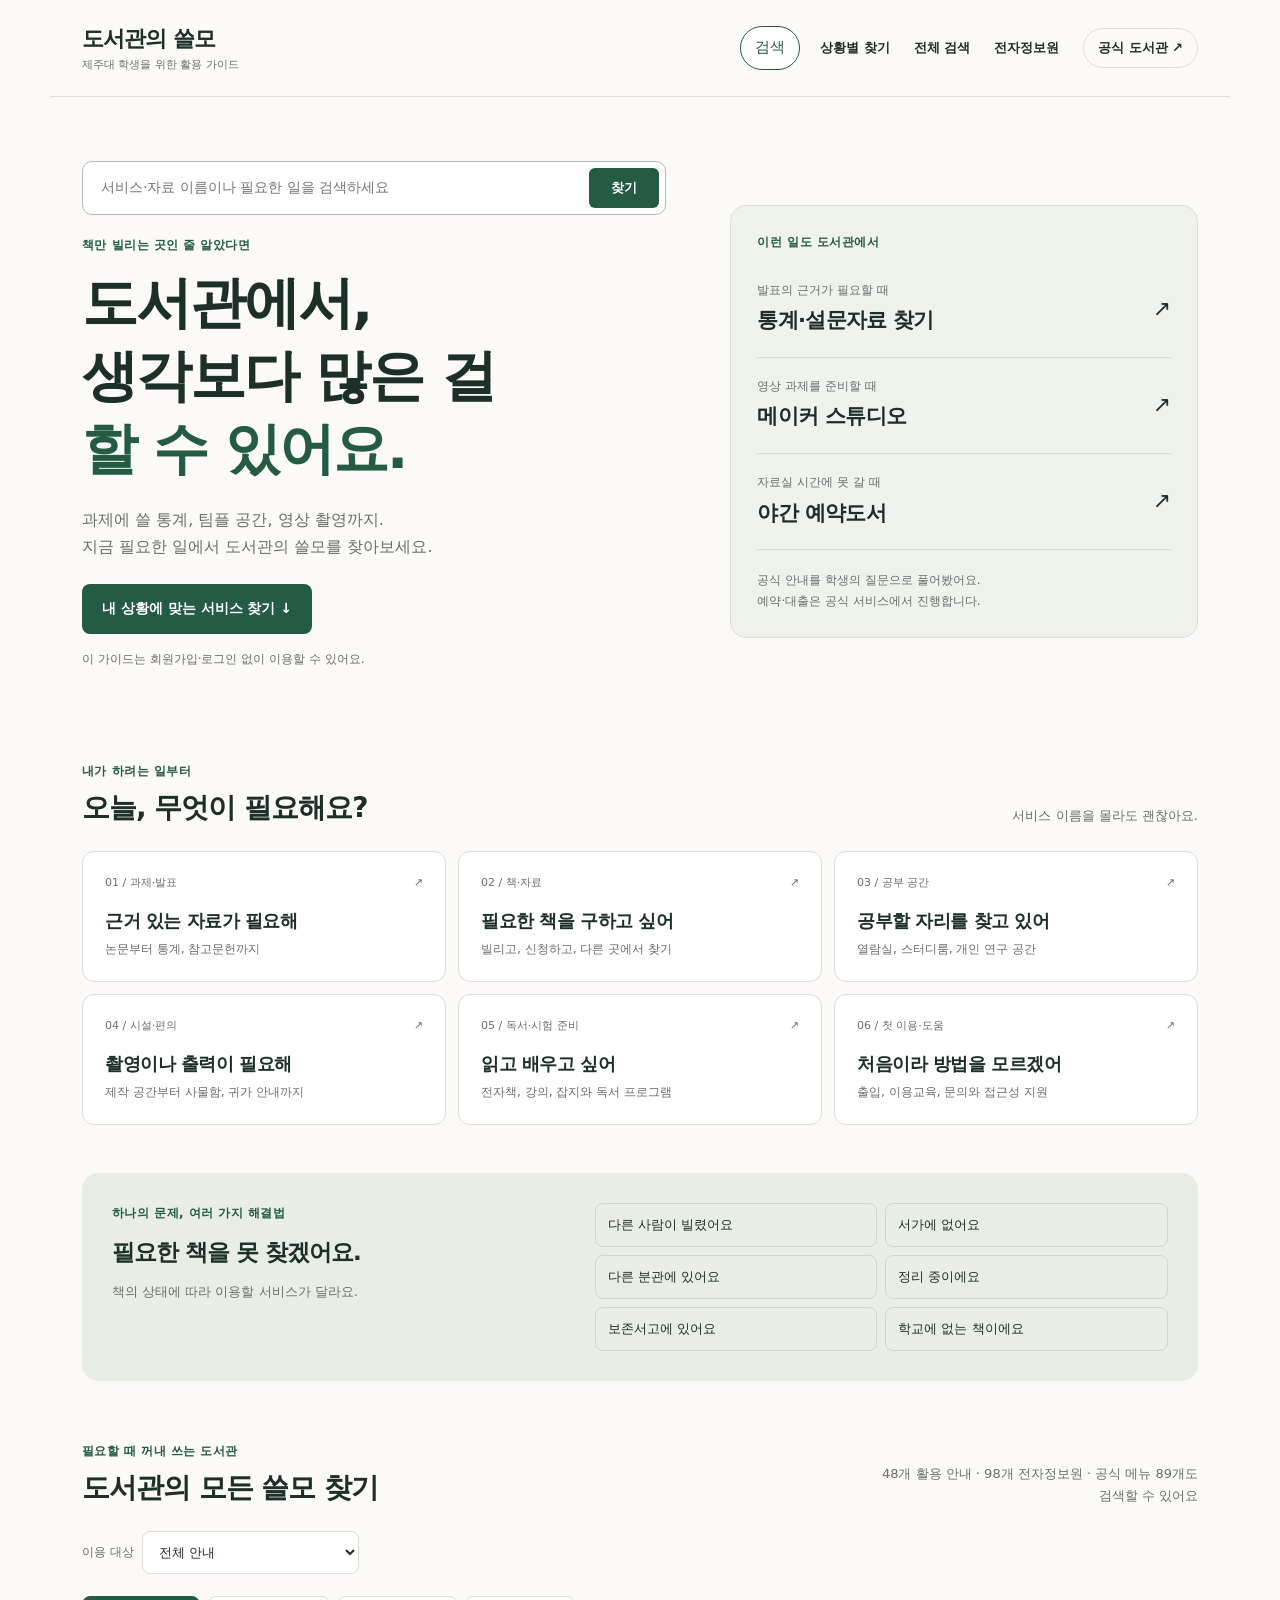
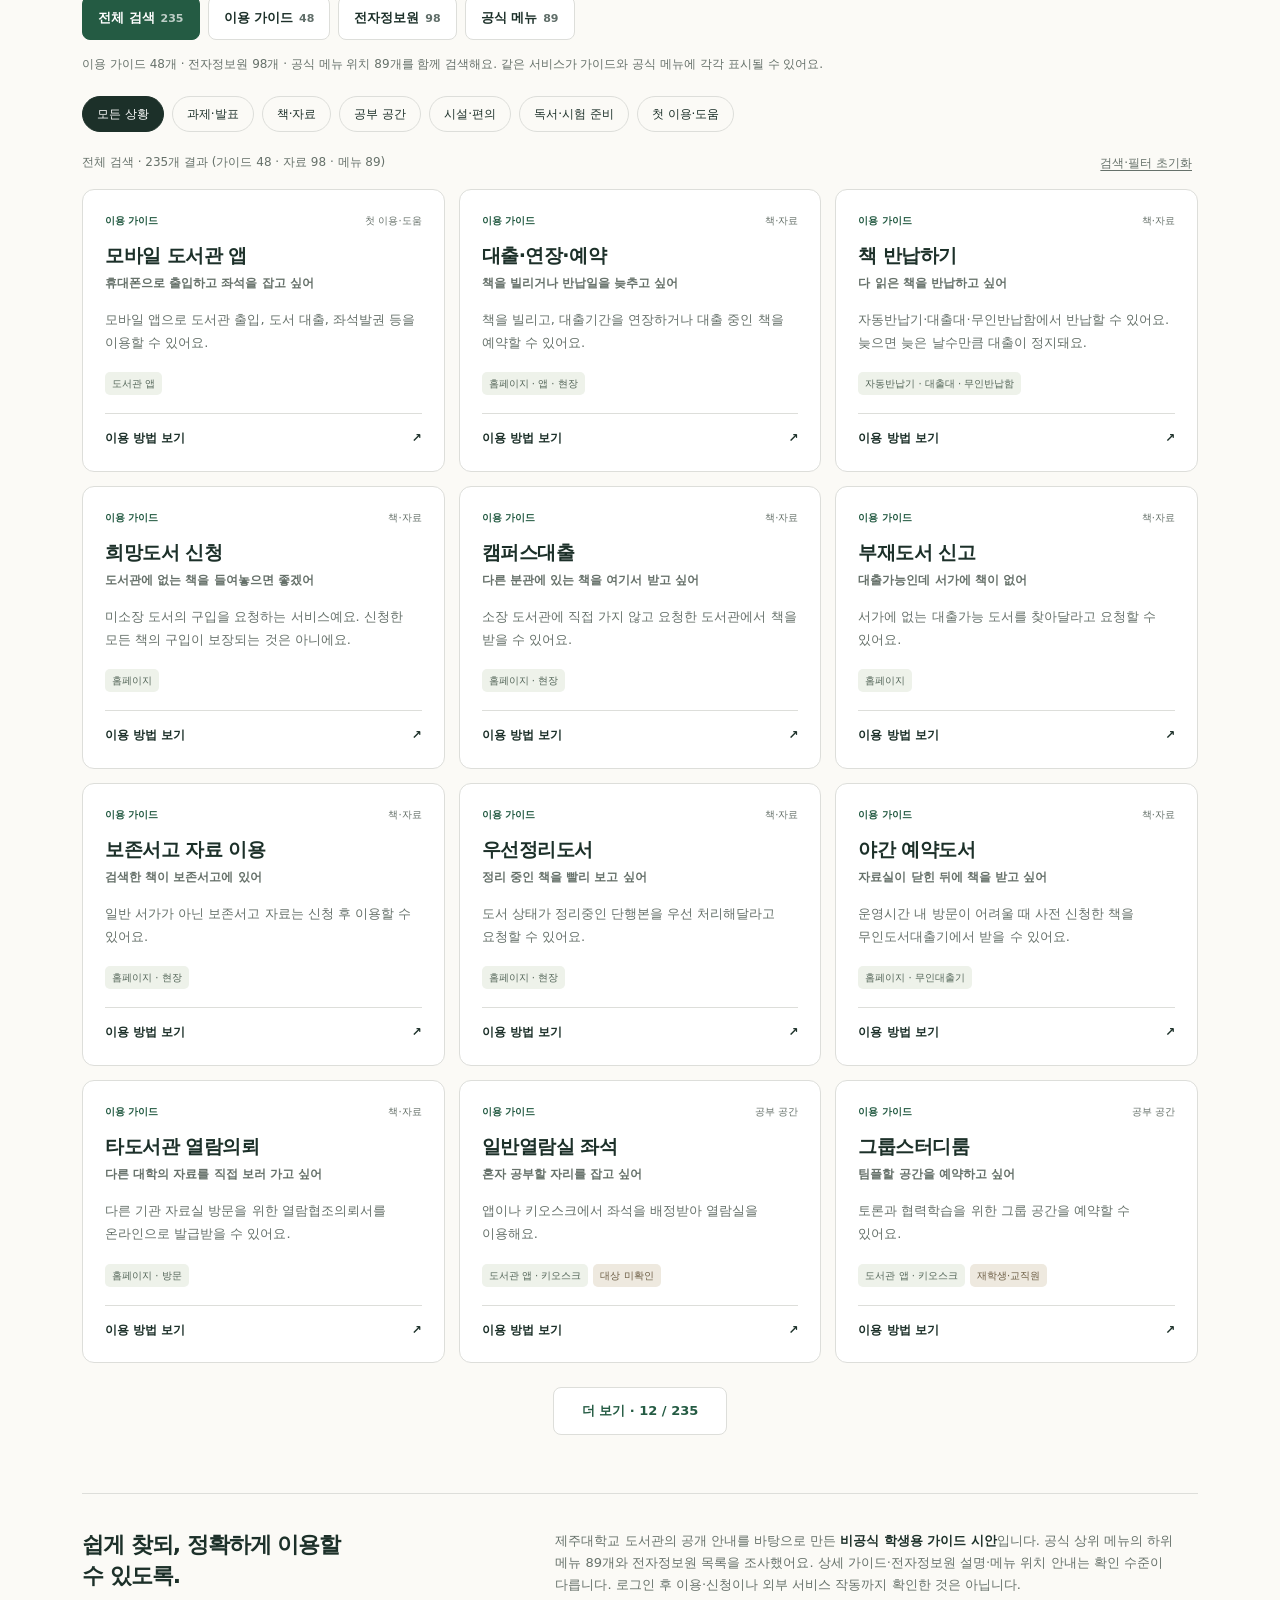
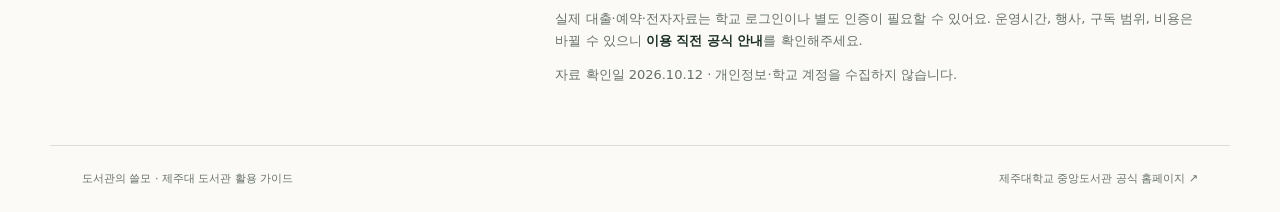
==== index.html @ c30a137a "v3①: 상단 검색 (P1-10) 검색창을 첫 화면 맨 위로, 붙은 헤더와 헤더 검색 버튼(모든 폭, 데스크톱은 메뉴 옆·모바일은 첫 줄), 모바일 메뉴 둘째 줄, 헤더 높이에 맞" ====
<!doctype html>
<html lang="ko"><head><meta charset="utf-8"><meta name="viewport" content="width=device-width,initial-scale=1"><meta name="description" content="학생의 질문에서 시작하는 제주대학교 도서관 비공식 활용 가이드. 자료, 공부 공간, 과제 지원과 편의시설을 로그인 없이 찾아보세요."><title>도서관의 쓸모 | 제주대 도서관 활용 가이드</title><link rel="stylesheet" href="styles.css"><script src="data.js" defer></script><script src="js/lib.js" defer></script><script src="js/app.js" defer></script></head>
<body><a class="skip" href="#services">서비스 목록으로 바로가기</a>
<header class="site-header"><a class="brand" href="#top">도서관의 쓸모<span>제주대 학생을 위한 활용 가이드</span></a><button type="button" class="header-search" aria-label="검색창으로 이동">검색</button><nav aria-label="주요 메뉴"><a href="#situations">상황별 찾기</a><a href="#services">전체 검색</a><a href="#services" data-scope="resource">전자정보원</a><a class="official" href="https://lib.jejunu.ac.kr/#/" target="_blank" rel="noopener noreferrer">공식 도서관 ↗</a></nav></header>
<main id="top"><section id="notices" class="notices" aria-label="지금 이 시기 공지" hidden></section><section class="hero" aria-labelledby="hero-title"><div><div class="top-search"><form id="search-form" role="search"><label class="sr-only" for="search-input">서비스와 하고 싶은 일 검색</label><input id="search-input" type="search" placeholder="서비스·자료 이름이나 필요한 일을 검색하세요" autocomplete="off"><button type="submit">찾기</button></form></div><p class="eyebrow">책만 빌리는 곳인 줄 알았다면</p><h1 id="hero-title">도서관에서,<br>생각보다 많은 걸<br><span>할 수 있어요.</span></h1><p class="hero-copy">과제에 쓸 통계, 팀플 공간, 영상 촬영까지.<br>지금 필요한 일에서 도서관의 쓸모를 찾아보세요.</p><a class="primary" href="#situations">내 상황에 맞는 서비스 찾기 ↓</a><p class="access-note">이 가이드는 회원가입·로그인 없이 이용할 수 있어요.</p></div><aside class="hero-aside" aria-label="도서관 활용 예시"><p class="eyebrow">이런 일도 도서관에서</p><button type="button" data-open="stats"><span>발표의 근거가 필요할 때</span><strong>통계·설문자료 찾기</strong><b aria-hidden="true">↗</b></button><button type="button" data-open="maker"><span>영상 과제를 준비할 때</span><strong>메이커 스튜디오</strong><b aria-hidden="true">↗</b></button><button type="button" data-open="night"><span>자료실 시간에 못 갈 때</span><strong>야간 예약도서</strong><b aria-hidden="true">↗</b></button><div class="hero-foot">공식 안내를 학생의 질문으로 풀어봤어요.<br>예약·대출은 공식 서비스에서 진행합니다.</div></aside></section>
<section id="situations" class="situations" aria-labelledby="situation-title"><div class="section-heading"><div><p class="eyebrow">내가 하려는 일부터</p><h2 id="situation-title">오늘, 무엇이 필요해요?</h2></div><p>서비스 이름을 몰라도 괜찮아요.</p></div><div id="category-grid" class="category-grid"></div></section>
<section class="book-guide" aria-labelledby="book-title"><div><p class="eyebrow">하나의 문제, 여러 가지 해결법</p><h2 id="book-title">필요한 책을 못 찾겠어요.</h2><p>책의 상태에 따라 이용할 서비스가 달라요.</p></div><div class="book-options" id="book-options"><button data-book="loan">다른 사람이 빌렸어요</button><button data-book="missing">서가에 없어요</button><button data-book="campus">다른 분관에 있어요</button><button data-book="priority">정리 중이에요</button><button data-book="storage">보존서고에 있어요</button><button data-book="not-owned">학교에 없는 책이에요</button></div><div id="book-result" class="book-result" aria-live="polite" hidden></div></section>
<section id="services" class="services" aria-labelledby="services-title"><div class="section-heading"><div><p class="eyebrow">필요할 때 꺼내 쓰는 도서관</p><h2 id="services-title" tabindex="-1">도서관의 모든 쓸모 찾기</h2></div><span class="coverage" id="coverage"></span></div><div class="search-row"><div class="audience-control"><label for="audience">이용 대상</label><select id="audience"><option value="all">전체 안내</option><option value="undergrad">학부생 (대학원 전용 제외)</option><option value="grad">대학원생 (전체 안내)</option></select></div></div><div id="scope-tabs" class="scope-tabs" aria-label="검색 대상"></div><p id="scope-note" class="scope-note"></p><div id="category-tabs" class="tabs" aria-label="상황 분류"></div><div id="resource-filters" class="resource-filters" hidden><div><label for="resource-subject">용도·분야</label><select id="resource-subject"><option value="all">모든 분야</option></select></div><div><label for="resource-type">공식 분류</label><select id="resource-type"><option value="all">모든 분류</option></select></div><div><label for="resource-access">제공 표시</label><select id="resource-access"><option value="all">전체</option><option value="공개자료 안내">공개자료로 안내</option><option value="시범서비스">시범서비스로 표시</option><option value="이용 범위 확인">이용 범위 확인 필요</option></select></div></div><div id="menu-filter" class="resource-filters" hidden><div><label for="menu-group">공식 메뉴 분류</label><select id="menu-group"><option value="all">전체 공식 메뉴</option></select></div></div><div id="active-filters" class="active-filters" aria-label="적용 중인 필터" hidden></div><div class="result-heading"><p id="result-count" aria-live="polite"></p><button id="reset" type="button">검색·필터 초기화</button></div><div id="service-grid" class="service-grid"></div><div class="load-more-row"><button id="load-more" type="button" hidden>더 보기</button></div><div id="empty" class="empty" hidden><h3>맞는 서비스를 찾지 못했어요.</h3><p>더 짧은 단어나 다른 표현으로 검색해보세요.<br>예: 시장 조사 → 통계, 팀 프로젝트 → 팀플</p><button type="button" class="secondary" id="empty-clear-filters" hidden>필터 모두 해제</button><button class="primary" id="empty-reset">전체 서비스 보기</button></div></section>
<section class="about" aria-labelledby="about-title"><h2 id="about-title">쉽게 찾되, 정확하게 이용할 수 있도록.</h2><div><p>제주대학교 도서관의 공개 안내를 바탕으로 만든 <strong>비공식 학생용 가이드 시안</strong>입니다. 공식 상위 메뉴의 하위 메뉴 89개와 전자정보원 목록을 조사했어요. 상세 가이드·전자정보원 설명·메뉴 위치 안내는 확인 수준이 다릅니다. 로그인 후 이용·신청이나 외부 서비스 작동까지 확인한 것은 아닙니다.</p><p>실제 대출·예약·전자자료는 학교 로그인이나 별도 인증이 필요할 수 있어요. 운영시간, 행사, 구독 범위, 비용은 바뀔 수 있으니 <strong>이용 직전 공식 안내</strong>를 확인해주세요.</p><p class="muted">자료 확인일 <span id="checked-at"></span> · 개인정보·학교 계정을 수집하지 않습니다.</p></div></section></main>
<footer><p>도서관의 쓸모 · 제주대 도서관 활용 가이드</p><a href="https://lib.jejunu.ac.kr/#/" target="_blank" rel="noopener noreferrer">제주대학교 중앙도서관 공식 홈페이지 ↗</a></footer>
<dialog id="detail-dialog" aria-labelledby="detail-title"><div class="dialog-top"><p id="detail-category" class="eyebrow"></p><button id="close-dialog" type="button" aria-label="상세 안내 닫기">닫기 ×</button></div><div id="detail-content"></div></dialog>
<noscript><p class="noscript">이 사이트의 검색에는 JavaScript가 필요합니다. <a href="https://lib.jejunu.ac.kr/">공식 도서관 홈페이지</a>에서 서비스를 확인할 수 있습니다.</p></noscript></body></html>
---- styles.css ----
:root {
  --ink:#1c3029;
  --muted:#66716a;
  --green:#245b43;
  --paper:#fbfaf6;
  --line:#dddeda;
  --soft:#eef2ea;
  --white:#fff;
  --radius:16px;
  --font:system-ui,-apple-system,"Segoe UI","Malgun Gothic",sans-serif;
}
* {
  box-sizing:border-box;
}
html {
  scroll-behavior:smooth;
  scroll-padding-top:24px;
}
body {
  margin:0;
  background:var(--paper);
  color:var(--ink);
  font:15px/1.7 var(--font);
  word-break:keep-all;
}
a {
  color:inherit;
  text-decoration:none;
}
button,input,select {
  font:inherit;
}
button,a,input,select {
  touch-action:manipulation;
}
button:focus-visible,a:focus-visible,input:focus-visible,select:focus-visible {
  outline:3px solid #73a98e;
  outline-offset:4px;
}
button {
  cursor:pointer;
  color:var(--ink);
}
[hidden] {
  display:none!important;
}
.skip {
  position:absolute;
  top:-70px;
  left:20px;
  background:white;
  padding:12px;
  z-index:10;
}
.skip:focus {
  top:10px;
}
.site-header {
  max-width:1180px;
  margin:auto;
  padding:25px 32px;
  display:flex;
  justify-content:space-between;
  align-items:center;
  gap:20px;
  border-bottom:1px solid var(--line);
}
.brand {
  font-size:22px;
  font-weight:750;
  letter-spacing:-1px;
  line-height:1.25;
}
.brand span {
  display:block;
  font-size:11px;
  letter-spacing:0;
  font-weight:500;
  color:var(--muted);
  margin-top:5px;
}
nav {
  display:flex;
  gap:24px;
  align-items:center;
  font-size:13px;
  font-weight:600;
}
.official {
  border:1px solid var(--line);
  padding:8px 14px;
  border-radius:30px;
}
main {
  max-width:1180px;
  margin:auto;
  padding:0 32px;
}
.hero {
  display:grid;
  grid-template-columns:1.25fr 1fr;
  gap:64px;
  padding:64px 0 54px;
  align-items:center;
}
.eyebrow {
  font-size:12px;
  font-weight:700;
  letter-spacing:.04em;
  margin:0 0 12px;
  color:var(--green);
}
h1 {
  font-size:clamp(34px,4.5vw,56px);
  line-height:1.3;
  letter-spacing:-2px;
  margin:0 0 20px;
  font-weight:760;
}
h1 span {
  color:var(--green);
}
.hero-copy {
  font-size:16px;
  color:var(--muted);
  margin:0 0 24px;
}
.primary {
  display:inline-flex;
  align-items:center;
  justify-content:center;
  border:0;
  border-radius:8px;
  padding:13px 20px;
  background:var(--green);
  color:white;
  font-size:14px;
  font-weight:650;
}
.access-note {
  font-size:12px;
  color:var(--muted);
  margin-top:15px;
}
.hero-aside {
  border:1px solid var(--line);
  border-radius:var(--radius);
  padding:26px;
  background:#f0f3ec;
}
.hero-aside .eyebrow {
  margin-bottom:10px;
}
.hero-aside button {
  position:relative;
  background:none;
  border:0;
  border-bottom:1px solid #d3ddd2;
  display:block;
  text-align:left;
  width:100%;
  padding:18px 32px 18px 0;
}
.hero-aside button:hover strong {
  color:var(--green);
}
.hero-aside button span {
  display:block;
  font-size:12px;
  color:var(--muted);
}
.hero-aside strong {
  display:block;
  font-size:21px;
  letter-spacing:-.7px;
  margin-top:3px;
}
.hero-aside b {
  position:absolute;
  right:0;
  top:28px;
  font-size:22px;
  font-weight:400;
}
.hero-foot {
  font-size:12px;
  line-height:1.7;
  color:var(--muted);
  padding-top:20px;
}
.section-heading {
  display:flex;
  align-items:flex-end;
  justify-content:space-between;
  gap:20px;
  margin-bottom:24px;
}
h2 {
  font-size:28px;
  line-height:1.4;
  letter-spacing:-1px;
  margin:0;
}
.section-heading .eyebrow {
  margin-bottom:6px;
}
.section-heading>p {
  margin:0;
  color:var(--muted);
  font-size:13px;
}
.situations {
  padding:26px 0 48px;
}
.category-grid {
  display:grid;
  grid-template-columns:repeat(3,minmax(0,1fr));
  gap:12px;
}
.category-card {
  padding:22px;
  background:var(--white);
  border:1px solid var(--line);
  border-radius:12px;
  text-align:left;
  transition:border-color .15s,background .15s;
}
.category-card:hover {
  background:var(--soft);
  border-color:#85a18e;
}
.category-index {
  font-size:11px;
  color:var(--muted);
  display:flex;
  justify-content:space-between;
  margin-bottom:14px;
}
.category-card h3 {
  font-size:18px;
  letter-spacing:-.5px;
  line-height:1.5;
  margin:0 0 5px;
}
.category-card p {
  font-size:12px;
  color:var(--muted);
  margin:0;
}
.book-guide {
  display:grid;
  grid-template-columns:1fr 1.25fr;
  gap:24px;
  background:#e9eee4;
  border-radius:var(--radius);
  padding:30px;
  margin-bottom:60px;
}
.book-guide h2 {
  font-size:23px;
}
.book-guide p:not(.eyebrow) {
  font-size:13px;
  color:var(--muted);
  margin-bottom:0;
}
.book-options {
  display:grid;
  grid-template-columns:repeat(2,minmax(0,1fr));
  gap:8px;
  align-content:center;
}
.book-options button {
  padding:10px 12px;
  border:1px solid #cdd7c9;
  background:transparent;
  border-radius:8px;
  text-align:left;
  font-size:13px;
}
.book-options button:hover,.book-options button[aria-pressed=true] {
  background:white;
  border-color:var(--green);
}
.book-result {
  grid-column:1/-1;
  border-top:1px solid #cdd7c9;
  padding-top:16px;
}
.book-result p {
  margin:0 0 10px!important;
}
.book-result button {
  margin-right:8px;
  margin-top:8px;
  background:white;
  border:1px solid #cdd7c9;
  border-radius:8px;
  padding:9px 14px;
  font-size:13px;
}
.services {
  padding-bottom:58px;
}
.search-row {
  display:flex;
  gap:16px;
  align-items:center;
}
#search-form {
  display:flex;
  flex:1;
  min-width:0;
  border:1px solid #b3beb4;
  border-radius:10px;
  background:white;
  overflow:hidden;
}
#search-form input {
  min-width:0;
  flex:1;
  border:0;
  background:none;
  padding:14px 18px;
  outline-offset:-4px;
  font-size:14px;
}
#search-form button {
  margin:6px;
  border:0;
  border-radius:6px;
  background:var(--green);
  color:white;
  padding:6px 22px;
  font-size:13px;
  font-weight:650;
}
.audience-control {
  display:flex;
  align-items:center;
  gap:8px;
  font-size:12px;
  color:var(--muted);
}
select {
  padding:12px 30px 12px 12px;
  border:1px solid var(--line);
  border-radius:8px;
  background:white;
  color:var(--ink);
  font-size:13px;
}
.tabs {
  display:flex;
  flex-wrap:wrap;
  gap:8px;
  margin-top:20px;
}
.tabs button {
  border:1px solid var(--line);
  background:transparent;
  border-radius:30px;
  padding:7px 14px;
  font-size:12px;
}
.tabs button[aria-pressed=true] {
  background:var(--ink);
  color:white;
  border-color:var(--ink);
}
.result-heading button {
  border:0;
  background:none;
  color:var(--muted);
  font-size:12px;
  text-decoration:underline;
  text-underline-offset:3px;
}
.service-grid {
  display:grid;
  grid-template-columns:repeat(3,minmax(0,1fr));
  gap:14px;
}
.service-card {
  background:white;
  border:1px solid var(--line);
  border-radius:12px;
  padding:22px;
  display:flex;
  flex-direction:column;
  align-items:flex-start;
}
.service-category {
  font-size:11px;
  color:var(--green);
  margin:0 0 12px;
}
.service-question {
  font-size:12px;
  font-weight:600;
  color:var(--muted);
  margin:0 0 14px;
}
.service-description {
  font-size:13px;
  color:var(--muted);
  line-height:1.8;
  margin:0 0 18px;
}
.badges {
  display:flex;
  flex-wrap:wrap;
  gap:5px;
  margin-top:auto;
}
.badge {
  font-size:10px;
  line-height:1.5;
  border-radius:5px;
  padding:4px 7px;
  background:var(--soft);
  color:#546659;
}
.badge.target {
  background:#eee9df;
  color:#6a5b42;
}
.service-card button {
  border:0;
  border-top:1px solid var(--line);
  margin-top:18px;
  padding:14px 0 0;
  width:100%;
  display:flex;
  justify-content:space-between;
  background:none;
  font-size:12px;
  font-weight:650;
}
.service-card button:hover {
  color:var(--green);
}
.empty {
  padding:52px 24px;
  text-align:center;
  border:1px dashed var(--line);
  border-radius:12px;
}
.empty h3 {
  margin:0;
  font-size:21px;
}
.empty p {
  color:var(--muted);
  font-size:13px;
}
.about {
  display:grid;
  grid-template-columns:.8fr 1.2fr;
  gap:45px;
  border-top:1px solid var(--line);
  padding:36px 0 46px;
}
.about h2 {
  font-size:22px;
  max-width:260px;
}
.about p {
  font-size:13px;
  color:var(--muted);
  margin:0 0 12px;
}
.about strong {
  font-weight:600;
  color:var(--ink);
}
footer {
  max-width:1180px;
  margin:auto;
  padding:24px 32px;
  border-top:1px solid var(--line);
  display:flex;
  justify-content:space-between;
  gap:16px;
  font-size:11px;
  color:var(--muted);
}
footer p {
  margin:0;
}
.sr-only {
  position:absolute;
  width:1px;
  height:1px;
  padding:0;
  overflow:hidden;
  clip:rect(0,0,0,0);
  white-space:nowrap;
  border:0;
}
dialog {
  border:1px solid var(--line);
  border-radius:16px;
  background:var(--paper);
  color:var(--ink);
  padding:28px;
  width:min(650px,calc(100% - 32px));
  max-height:85dvh;
  overflow:auto;
}
dialog::backdrop {
  background:rgba(17,32,24,.5);
}
.dialog-top {
  display:flex;
  justify-content:space-between;
  align-items:center;
  gap:16px;
  margin-bottom:16px;
}
.dialog-top .eyebrow {
  margin:0;
}
.dialog-top button {
  border:1px solid var(--line);
  border-radius:7px;
  padding:6px 12px;
  background:none;
  font-size:12px;
}
dialog h2 {
  font-size:28px;
}
dialog .detail-question {
  color:var(--muted);
  font-size:14px;
  margin:4px 0 20px;
}
.detail-summary {
  font-size:15px;
}
.detail-facts {
  display:grid;
  grid-template-columns:repeat(3,1fr);
  gap:10px;
  background:var(--soft);
  border-radius:10px;
  padding:16px;
  margin:24px 0;
}
.detail-facts dt {
  font-size:11px;
  color:var(--muted);
}
.detail-facts dd {
  margin:4px 0 0;
  font-size:12px;
  font-weight:650;
}
dialog h3 {
  font-size:16px;
  margin:25px 0 10px;
}
dialog ol {
  padding-left:22px;
  font-size:14px;
}
dialog li {
  padding:5px 0;
}
.detail-warning {
  border-left:3px solid #9aaa8f;
  padding:12px 15px;
  background:var(--soft);
  font-size:13px;
}
.detail-source {
  margin-top:25px;
  padding-top:20px;
  border-top:1px solid var(--line);
}
.detail-source p {
  font-size:11px;
  color:var(--muted);
  margin:12px 0 0;
}
.detail-source .primary {
  width:100%;
}
.related {
  display:flex;
  flex-wrap:wrap;
  gap:8px;
}
.related button {
  font-size:12px;
  padding:8px 12px;
  border:1px solid var(--line);
  background:white;
  border-radius:7px;
}
.noscript {
  padding:20px;
  text-align:center;
}
@media(max-width:850px) {
  .hero {
    gap:32px;
    grid-template-columns:1fr 1fr;
  }
  .hero h1 {
    font-size:40px;
  }
  .service-grid {
    grid-template-columns:repeat(2,minmax(0,1fr));
  }
  .category-grid {
    grid-template-columns:repeat(2,minmax(0,1fr));
  }
  .book-guide {
    grid-template-columns:1fr;
  }
  .search-row {
    align-items:stretch;
    flex-direction:column;
  }
  .audience-control {
    justify-content:flex-end;
  }
  .about {
    gap:25px;
  }
  .site-header nav {
    gap:14px;
  }
}
@media(max-width:560px) {
  main {
    padding:0 20px;
  }
  .site-header {
    padding:20px;
    align-items:flex-start;
  }
  .brand {
    font-size:20px;
  }
  .brand span {
    font-size:10px;
  }
  .official {
    font-size:11px;
    padding:7px 10px;
  }
  .hero {
    grid-template-columns:1fr;
    padding:36px 0 30px;
    gap:28px;
  }
  .hero h1 {
    font-size:40px;
  }
  .hero-copy {
    font-size:14px;
  }
  .hero-aside {
    padding:20px;
  }
  .hero-aside strong {
    font-size:19px;
  }
  .hero-aside button {
    padding:14px 32px 14px 0;
  }
  .hero-foot {
    padding-top:14px;
  }
  .section-heading {
    align-items:flex-start;
    flex-direction:column;
    gap:8px;
    margin-bottom:18px;
  }
  h2 {
    font-size:24px;
  }
  .category-grid {
    gap:8px;
  }
  .category-card {
    padding:16px 12px;
  }
  .category-card h3 {
    font-size:15px;
  }
  .category-card p {
    font-size:11px;
  }
  .category-index {
    font-size:10px;
    margin-bottom:10px;
  }
  .book-guide {
    padding:22px 18px;
    margin-bottom:40px;
  }
  .book-options button {
    font-size:12px;
    padding:10px;
  }
  .service-grid {
    grid-template-columns:1fr;
  }
  .service-card {
    padding:20px;
  }
  #search-form input {
    font-size:12px;
    padding:13px 12px;
  }
  #search-form button {
    padding:6px 14px;
  }
  .tabs {
    gap:6px;
  }
  .tabs button {
    font-size:11px;
    padding:6px 11px;
  }
  .about {
    grid-template-columns:1fr;
    gap:18px;
  }
  .about h2 {
    max-width:none;
    font-size:20px;
  }
  footer {
    padding:22px 20px;
    flex-direction:column;
    gap:8px;
  }
  .detail-facts {
    grid-template-columns:1fr;
    gap:12px;
  }
  .detail-facts>div {
    display:grid;
    grid-template-columns:70px 1fr;
  }
  .detail-facts dd {
    margin:0;
  }
  dialog {
    padding:22px;
  }
  dialog h2 {
    font-size:24px;
  }
}
@media(prefers-reduced-motion:reduce) {
  html {
    scroll-behavior:auto;
  }
  * {
    transition:none!important;
  }
}
/* 두 번째 버전: 검색 범위와 전자정보원 */
.coverage {
  margin:0;
  color:var(--muted);
  font-size:13px;
  max-width:340px;
  text-align:right;
}
.scope-tabs {
  display:flex;
  gap:8px;
  margin-top:22px;
  flex-wrap:wrap;
}
.scope-tabs button {
  border:1px solid var(--line);
  border-radius:8px;
  background:white;
  padding:10px 15px;
  font-size:13px;
  font-weight:600;
}
.scope-tabs button[aria-pressed=true] {
  background:var(--green);
  border-color:var(--green);
  color:white;
}
.scope-count {
  display:inline-block;
  margin-left:6px;
  opacity:.7;
  font-size:11px;
}
.scope-note {
  font-size:12px;
  color:var(--muted);
  margin:13px 0 0;
  line-height:1.9;
}
.resource-filters {
  display:flex;
  flex-wrap:wrap;
  gap:14px;
  margin-top:16px;
  padding:16px;
  background:var(--soft);
  border-radius:10px;
}
.resource-filters>div {
  display:flex;
  align-items:center;
  gap:8px;
  font-size:12px;
  color:var(--muted);
}
.resource-filters select {
  padding:9px 28px 9px 10px;
  max-width:220px;
}
.record-kind {
  display:flex;
  justify-content:space-between;
  align-items:center;
  width:100%;
  gap:10px;
  margin-bottom:12px;
  font-size:10px;
  color:var(--muted);
}
.record-kind span:first-child {
  font-weight:700;
  color:var(--green);
}
.service-card .official-path {
  font-size:12px;
  color:var(--muted);
  line-height:1.8;
  word-break:break-word;
}
.badge.trial {
  background:#f4eadb;
  color:#77522a;
}
.badge.open {
  background:#e8efea;
  color:#365f44;
}
.service-card h3 {
  font-size:19px;
  line-height:1.5;
  letter-spacing:-.5px;
  margin:0 0 4px;
  overflow-wrap:anywhere;
  word-break:keep-all;
}
.load-more-row {
  margin-top:24px;
  text-align:center;
}
.load-more-row button {
  padding:12px 28px;
  border:1px solid var(--line);
  border-radius:8px;
  background:white;
  font-size:13px;
  color:var(--green);
  font-weight:600;
}
.official-excerpt {
  font-size:13px;
  white-space:pre-wrap;
  word-break:break-word;
  color:var(--muted);
  background:white;
  border:1px solid var(--line);
  border-radius:10px;
  padding:16px;
  line-height:1.9;
}
.material-list {
  display:flex;
  flex-wrap:wrap;
  gap:8px;
}
.material-list a {
  padding:8px 12px;
  border:1px solid var(--line);
  border-radius:7px;
  background:white;
  font-size:12px;
  color:var(--green);
}
.material-note {
  font-size:12px;
  color:var(--muted);
  line-height:1.8;
}
.kind-note {
  font-size:12px;
  color:var(--muted);
  line-height:1.8;
  border-bottom:1px solid var(--line);
  padding-bottom:14px;
}
.result-heading {
  display:flex;
  justify-content:space-between;
  margin:20px 0 14px;
  font-size:12px;
  color:var(--muted);
  align-items:flex-start;
  gap:14px;
}
.result-heading p {
  margin:0;
  max-width:75%;
}
@media(max-width:560px) {
  .coverage {
    text-align:left;
    max-width:none;
  }
  .scope-tabs {
    gap:6px;
  }
  .scope-tabs button {
    font-size:11px;
    padding:8px 10px;
  }
  .scope-count {
    margin-left:3px;
    font-size:10px;
  }
  .resource-filters {
    display:grid;
    grid-template-columns:1fr;
    gap:10px;
    padding:12px;
  }
  .resource-filters>div {
    display:grid;
    grid-template-columns:80px 1fr;
  }
  .resource-filters select {
    max-width:none;
    width:100%;
  }
  .scope-note {
    font-size:11px;
  }
  .service-card h3 {
    font-size:18px;
  }
}
.notices {
  margin: 16px auto 0;
  max-width: 1180px;
  padding: 12px 18px;
  border: 1px solid var(--green);
  border-radius: var(--radius);
  background: var(--soft);
}
.notices ul,
.detail-notices ul {
  margin: 0;
  padding-left: 18px;
}
.notice-period,
.notice-source {
  color: var(--muted);
  font-size: 0.9em;
  margin-left: 6px;
}
.detail-top {
  display: grid;
  gap: 6px;
  margin: 10px 0 12px;
}
.detail-top .primary {
  justify-self: start;
}
.find-hint {
  margin: 0;
  color: var(--muted);
  font-size: 0.92em;
}
.detail-conditions {
  display: grid;
  grid-template-columns: repeat(3, minmax(0, 1fr));
  gap: 8px;
  margin: 0 0 8px;
}
.detail-conditions div {
  background: var(--soft);
  border-radius: 10px;
  padding: 8px 10px;
}
.detail-conditions dt {
  font-size: 0.82em;
  color: var(--muted);
}
.detail-conditions dd {
  margin: 2px 0 0;
  font-weight: 600;
}
.detail-channel {
  margin: 0 0 12px;
  color: var(--muted);
  font-size: 0.9em;
}
.detail-facts-list {
  margin: 8px 0 0;
  padding-left: 18px;
}
.fact-source,
.detail-disclaimer {
  color: var(--muted);
  font-size: 0.85em;
}
@media (max-width: 560px) {
  .detail-conditions {
    grid-template-columns: 1fr;
  }
}
.active-filters {
  display: flex;
  flex-wrap: wrap;
  gap: 8px;
  margin: 8px 0;
}
.active-filters button {
  min-height: 44px;
  padding: 4px 14px;
  border: 1px solid var(--green);
  border-radius: 999px;
  background: var(--white);
  color: var(--green);
}
.top-search {
  margin: 0 0 20px;
}
.top-search input {
  min-height: 48px;
}
.site-header {
  position: sticky;
  top: 0;
  z-index: 10;
  background: var(--paper);
  /* 가운데 정렬된 헤더의 바탕을 화면 양옆까지 칠한다 */
  box-shadow: 0 0 0 100vmax var(--paper);
  clip-path: inset(0 -100vmax);
}
.header-search {
  display: inline-flex;
  align-items: center;
  min-height: 44px;
  padding: 0 14px;
  border: 1px solid var(--green);
  border-radius: 999px;
  background: var(--white);
  color: var(--green);
}
@media (max-width: 560px) {
  nav {
    display: flex;
    overflow-x: auto;
    gap: 4px;
  }
  nav > a {
    display: inline-flex;
    align-items: center;
    min-height: 44px;
    white-space: nowrap;
  }
}
/* 데스크톱: 검색 버튼을 메뉴 바로 왼쪽에 붙인다 */
.header-search {
  margin-left: auto;
}
@media (max-width: 560px) {
  /* 모바일: 첫 줄 = 이름 + 검색 버튼, 둘째 줄 = 메뉴(가로 스크롤) */
  .site-header {
    flex-wrap: wrap;
    align-items: center;
    row-gap: 4px;
    padding: 10px 16px 6px;
  }
  .site-header nav {
    order: 3;
    width: 100%;
  }
}
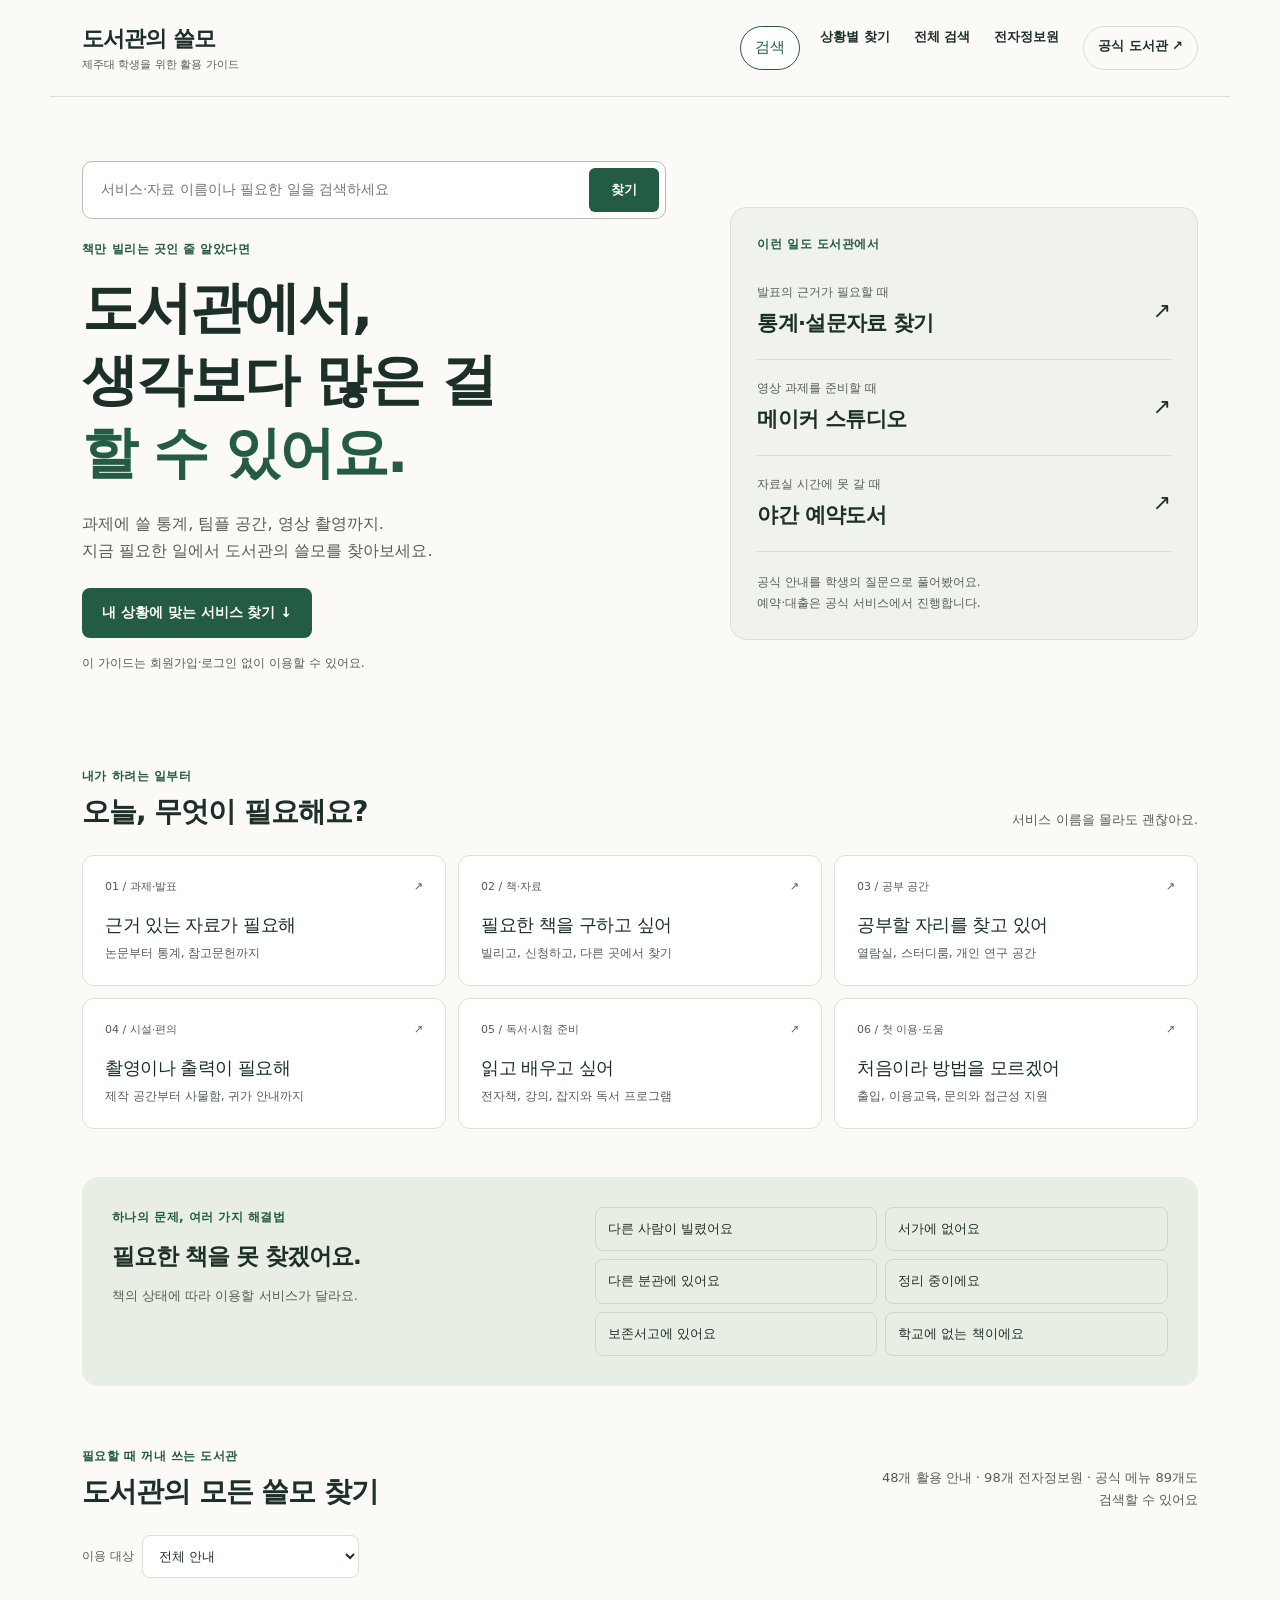
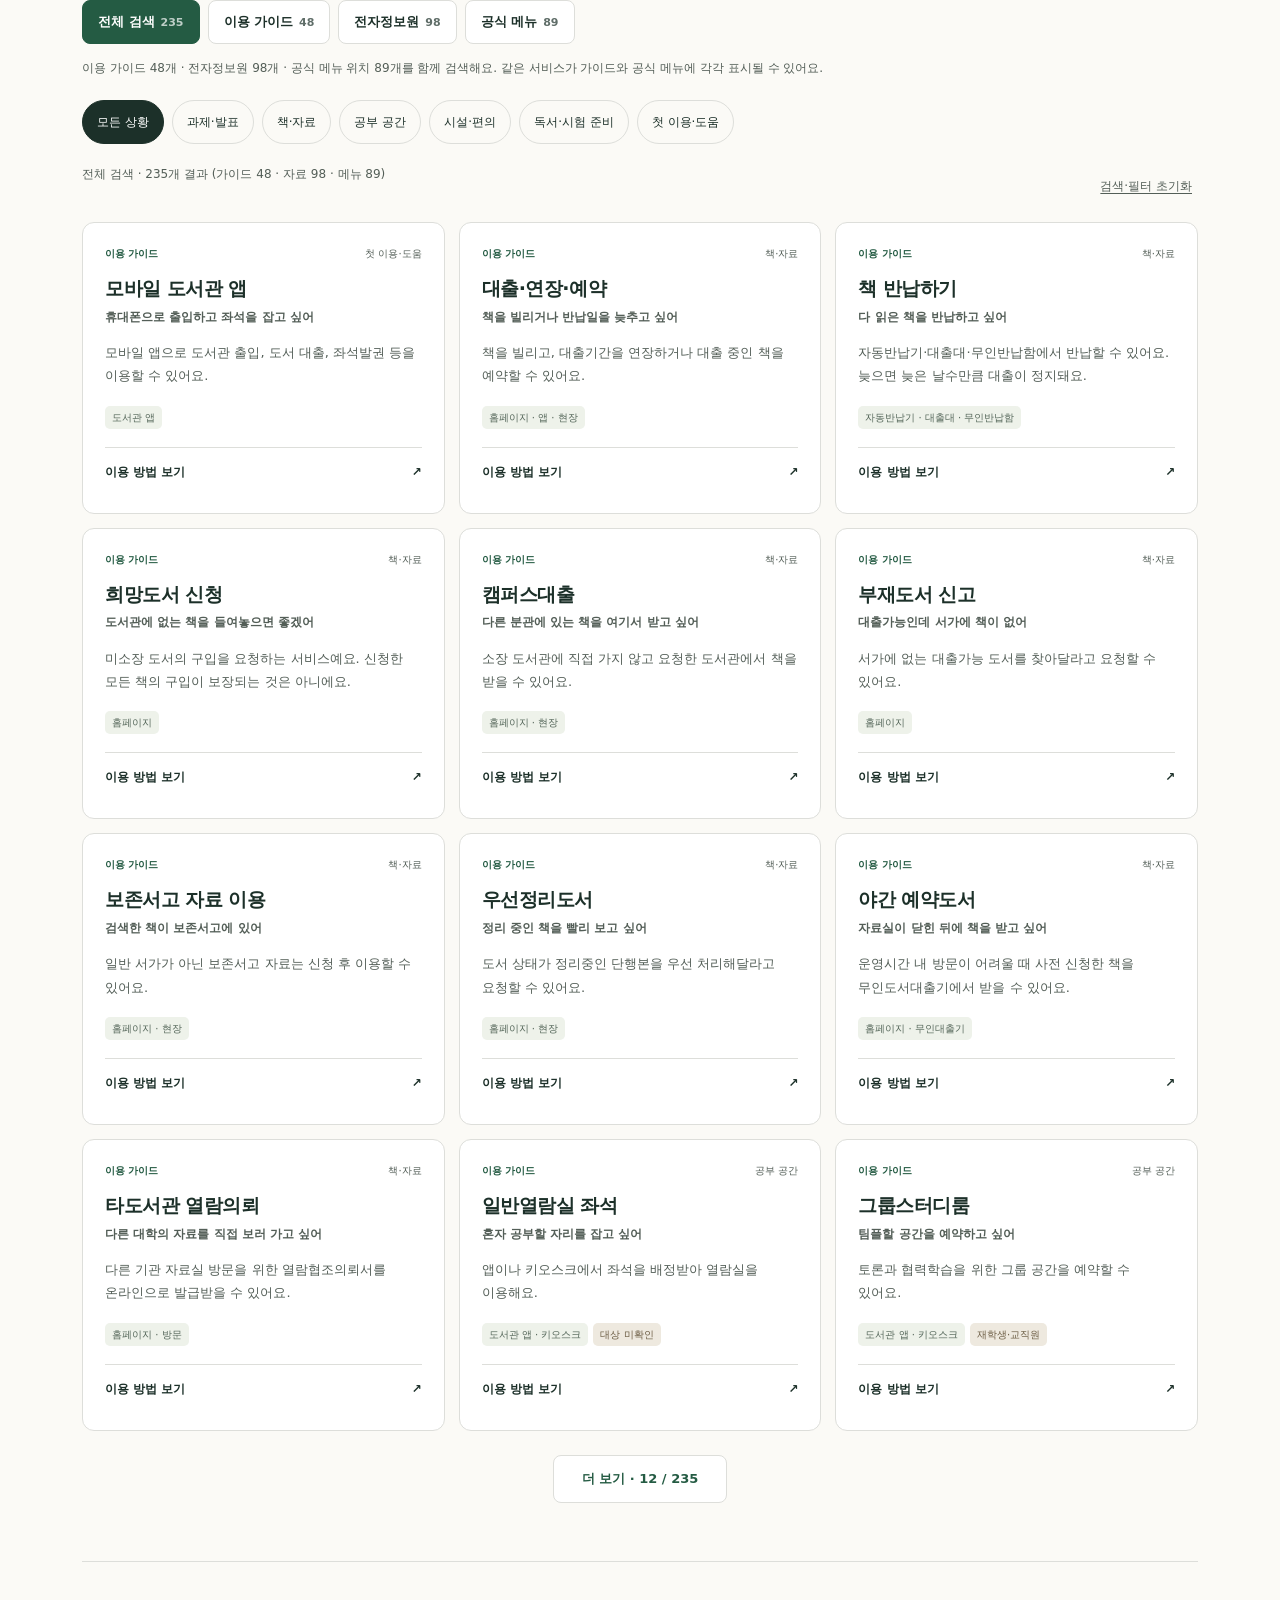
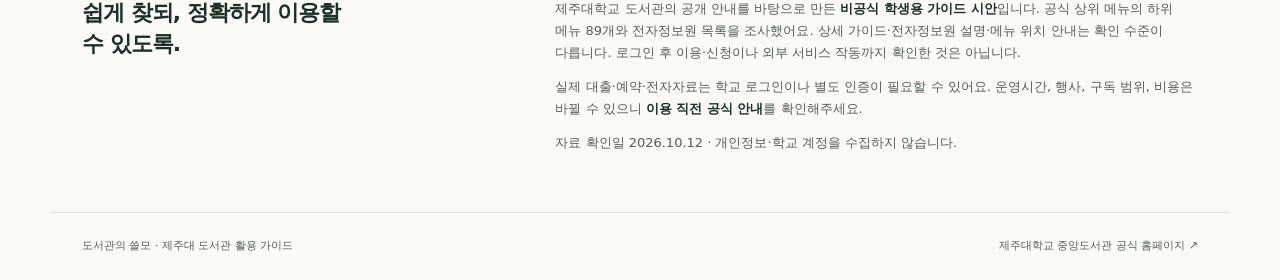
==== commit 04aebaa5: "v3①: 접근성 결함 수정 (P1-12) 더 보기·상황 카드 뒤 포커스 이동, 동작 줄이기 존중, 대비 AA(muted #535e57)와 포커스 링 var(--green), but" ====
--- a/index.html
+++ b/index.html
@@ -4,8 +4,8 @@
 <header class="site-header"><a class="brand" href="#top">도서관의 쓸모<span>제주대 학생을 위한 활용 가이드</span></a><button type="button" class="header-search" aria-label="검색창으로 이동">검색</button><nav aria-label="주요 메뉴"><a href="#situations">상황별 찾기</a><a href="#services">전체 검색</a><a href="#services" data-scope="resource">전자정보원</a><a class="official" href="https://lib.jejunu.ac.kr/#/" target="_blank" rel="noopener noreferrer">공식 도서관 ↗</a></nav></header>
 <main id="top"><section id="notices" class="notices" aria-label="지금 이 시기 공지" hidden></section><section class="hero" aria-labelledby="hero-title"><div><div class="top-search"><form id="search-form" role="search"><label class="sr-only" for="search-input">서비스와 하고 싶은 일 검색</label><input id="search-input" type="search" placeholder="서비스·자료 이름이나 필요한 일을 검색하세요" autocomplete="off"><button type="submit">찾기</button></form></div><p class="eyebrow">책만 빌리는 곳인 줄 알았다면</p><h1 id="hero-title">도서관에서,<br>생각보다 많은 걸<br><span>할 수 있어요.</span></h1><p class="hero-copy">과제에 쓸 통계, 팀플 공간, 영상 촬영까지.<br>지금 필요한 일에서 도서관의 쓸모를 찾아보세요.</p><a class="primary" href="#situations">내 상황에 맞는 서비스 찾기 ↓</a><p class="access-note">이 가이드는 회원가입·로그인 없이 이용할 수 있어요.</p></div><aside class="hero-aside" aria-label="도서관 활용 예시"><p class="eyebrow">이런 일도 도서관에서</p><button type="button" data-open="stats"><span>발표의 근거가 필요할 때</span><strong>통계·설문자료 찾기</strong><b aria-hidden="true">↗</b></button><button type="button" data-open="maker"><span>영상 과제를 준비할 때</span><strong>메이커 스튜디오</strong><b aria-hidden="true">↗</b></button><button type="button" data-open="night"><span>자료실 시간에 못 갈 때</span><strong>야간 예약도서</strong><b aria-hidden="true">↗</b></button><div class="hero-foot">공식 안내를 학생의 질문으로 풀어봤어요.<br>예약·대출은 공식 서비스에서 진행합니다.</div></aside></section>
 <section id="situations" class="situations" aria-labelledby="situation-title"><div class="section-heading"><div><p class="eyebrow">내가 하려는 일부터</p><h2 id="situation-title">오늘, 무엇이 필요해요?</h2></div><p>서비스 이름을 몰라도 괜찮아요.</p></div><div id="category-grid" class="category-grid"></div></section>
-<section class="book-guide" aria-labelledby="book-title"><div><p class="eyebrow">하나의 문제, 여러 가지 해결법</p><h2 id="book-title">필요한 책을 못 찾겠어요.</h2><p>책의 상태에 따라 이용할 서비스가 달라요.</p></div><div class="book-options" id="book-options"><button data-book="loan">다른 사람이 빌렸어요</button><button data-book="missing">서가에 없어요</button><button data-book="campus">다른 분관에 있어요</button><button data-book="priority">정리 중이에요</button><button data-book="storage">보존서고에 있어요</button><button data-book="not-owned">학교에 없는 책이에요</button></div><div id="book-result" class="book-result" aria-live="polite" hidden></div></section>
-<section id="services" class="services" aria-labelledby="services-title"><div class="section-heading"><div><p class="eyebrow">필요할 때 꺼내 쓰는 도서관</p><h2 id="services-title" tabindex="-1">도서관의 모든 쓸모 찾기</h2></div><span class="coverage" id="coverage"></span></div><div class="search-row"><div class="audience-control"><label for="audience">이용 대상</label><select id="audience"><option value="all">전체 안내</option><option value="undergrad">학부생 (대학원 전용 제외)</option><option value="grad">대학원생 (전체 안내)</option></select></div></div><div id="scope-tabs" class="scope-tabs" aria-label="검색 대상"></div><p id="scope-note" class="scope-note"></p><div id="category-tabs" class="tabs" aria-label="상황 분류"></div><div id="resource-filters" class="resource-filters" hidden><div><label for="resource-subject">용도·분야</label><select id="resource-subject"><option value="all">모든 분야</option></select></div><div><label for="resource-type">공식 분류</label><select id="resource-type"><option value="all">모든 분류</option></select></div><div><label for="resource-access">제공 표시</label><select id="resource-access"><option value="all">전체</option><option value="공개자료 안내">공개자료로 안내</option><option value="시범서비스">시범서비스로 표시</option><option value="이용 범위 확인">이용 범위 확인 필요</option></select></div></div><div id="menu-filter" class="resource-filters" hidden><div><label for="menu-group">공식 메뉴 분류</label><select id="menu-group"><option value="all">전체 공식 메뉴</option></select></div></div><div id="active-filters" class="active-filters" aria-label="적용 중인 필터" hidden></div><div class="result-heading"><p id="result-count" aria-live="polite"></p><button id="reset" type="button">검색·필터 초기화</button></div><div id="service-grid" class="service-grid"></div><div class="load-more-row"><button id="load-more" type="button" hidden>더 보기</button></div><div id="empty" class="empty" hidden><h3>맞는 서비스를 찾지 못했어요.</h3><p>더 짧은 단어나 다른 표현으로 검색해보세요.<br>예: 시장 조사 → 통계, 팀 프로젝트 → 팀플</p><button type="button" class="secondary" id="empty-clear-filters" hidden>필터 모두 해제</button><button class="primary" id="empty-reset">전체 서비스 보기</button></div></section>
+<section class="book-guide" aria-labelledby="book-title"><div><p class="eyebrow">하나의 문제, 여러 가지 해결법</p><h2 id="book-title">필요한 책을 못 찾겠어요.</h2><p>책의 상태에 따라 이용할 서비스가 달라요.</p></div><div class="book-options" id="book-options"><button data-book="loan" aria-pressed="false">다른 사람이 빌렸어요</button><button data-book="missing" aria-pressed="false">서가에 없어요</button><button data-book="campus" aria-pressed="false">다른 분관에 있어요</button><button data-book="priority" aria-pressed="false">정리 중이에요</button><button data-book="storage" aria-pressed="false">보존서고에 있어요</button><button data-book="not-owned" aria-pressed="false">학교에 없는 책이에요</button></div><div id="book-result" class="book-result" aria-live="polite" hidden></div></section>
+<section id="services" class="services" aria-labelledby="services-title"><div class="section-heading"><div><p class="eyebrow">필요할 때 꺼내 쓰는 도서관</p><h2 id="services-title" tabindex="-1">도서관의 모든 쓸모 찾기</h2></div><span class="coverage" id="coverage"></span></div><div class="search-row"><div class="audience-control"><label for="audience">이용 대상</label><select id="audience"><option value="all">전체 안내</option><option value="undergrad">학부생 (대학원 전용 제외)</option><option value="grad">대학원생 (전체 안내)</option></select></div></div><div id="scope-tabs" class="scope-tabs" role="group" aria-label="검색 대상"></div><p id="scope-note" class="scope-note"></p><div id="category-tabs" class="tabs" role="group" aria-label="상황 분류"></div><div id="resource-filters" class="resource-filters" hidden><div><label for="resource-subject">용도·분야</label><select id="resource-subject"><option value="all">모든 분야</option></select></div><div><label for="resource-type">공식 분류</label><select id="resource-type"><option value="all">모든 분류</option></select></div><div><label for="resource-access">제공 표시</label><select id="resource-access"><option value="all">전체</option><option value="공개자료 안내">공개자료로 안내</option><option value="시범서비스">시범서비스로 표시</option><option value="이용 범위 확인">이용 범위 확인 필요</option></select></div></div><div id="menu-filter" class="resource-filters" hidden><div><label for="menu-group">공식 메뉴 분류</label><select id="menu-group"><option value="all">전체 공식 메뉴</option></select></div></div><div id="active-filters" class="active-filters" aria-label="적용 중인 필터" hidden></div><div class="result-heading"><p id="result-count" aria-live="polite"></p><button id="reset" type="button">검색·필터 초기화</button></div><div id="service-grid" class="service-grid"></div><div class="load-more-row"><button id="load-more" type="button" hidden>더 보기</button></div><div id="empty" class="empty" hidden><h3>맞는 서비스를 찾지 못했어요.</h3><p>더 짧은 단어나 다른 표현으로 검색해보세요.<br>예: 시장 조사 → 통계, 팀 프로젝트 → 팀플</p><button type="button" class="secondary" id="empty-clear-filters" hidden>필터 모두 해제</button><button class="primary" id="empty-reset">전체 서비스 보기</button></div></section>
 <section class="about" aria-labelledby="about-title"><h2 id="about-title">쉽게 찾되, 정확하게 이용할 수 있도록.</h2><div><p>제주대학교 도서관의 공개 안내를 바탕으로 만든 <strong>비공식 학생용 가이드 시안</strong>입니다. 공식 상위 메뉴의 하위 메뉴 89개와 전자정보원 목록을 조사했어요. 상세 가이드·전자정보원 설명·메뉴 위치 안내는 확인 수준이 다릅니다. 로그인 후 이용·신청이나 외부 서비스 작동까지 확인한 것은 아닙니다.</p><p>실제 대출·예약·전자자료는 학교 로그인이나 별도 인증이 필요할 수 있어요. 운영시간, 행사, 구독 범위, 비용은 바뀔 수 있으니 <strong>이용 직전 공식 안내</strong>를 확인해주세요.</p><p class="muted">자료 확인일 <span id="checked-at"></span> · 개인정보·학교 계정을 수집하지 않습니다.</p></div></section></main>
 <footer><p>도서관의 쓸모 · 제주대 도서관 활용 가이드</p><a href="https://lib.jejunu.ac.kr/#/" target="_blank" rel="noopener noreferrer">제주대학교 중앙도서관 공식 홈페이지 ↗</a></footer>
 <dialog id="detail-dialog" aria-labelledby="detail-title"><div class="dialog-top"><p id="detail-category" class="eyebrow"></p><button id="close-dialog" type="button" aria-label="상세 안내 닫기">닫기 ×</button></div><div id="detail-content"></div></dialog>
--- a/styles.css
+++ b/styles.css
@@ -1,6 +1,6 @@
 :root {
   --ink:#1c3029;
-  --muted:#66716a;
+  --muted:#535e57;
   --green:#245b43;
   --paper:#fbfaf6;
   --line:#dddeda;
@@ -34,7 +34,7 @@
   touch-action:manipulation;
 }
 button:focus-visible,a:focus-visible,input:focus-visible,select:focus-visible {
-  outline:3px solid #73a98e;
+  outline:3px solid var(--green);
   outline-offset:4px;
 }
 button {
@@ -236,7 +236,8 @@
   justify-content:space-between;
   margin-bottom:14px;
 }
-.category-card h3 {
+.category-card .category-question {
+  display:block;
   font-size:18px;
   letter-spacing:-.5px;
   line-height:1.5;
@@ -690,7 +691,7 @@
   .category-card {
     padding:16px 12px;
   }
-  .category-card h3 {
+  .category-card .category-question {
     font-size:15px;
   }
   .category-card p {
@@ -1100,3 +1101,20 @@
     width: 100%;
   }
 }
+.tabs button,
+.scope-tabs button,
+#reset,
+#search-form button,
+.book-options button,
+.service-card button,
+#load-more,
+.related button,
+.material-list a,
+.active-filters button,
+#empty-clear-filters,
+.dialog-top button,
+#detail-content a.primary,
+.header-search,
+nav a {
+  min-height: 44px;
+}
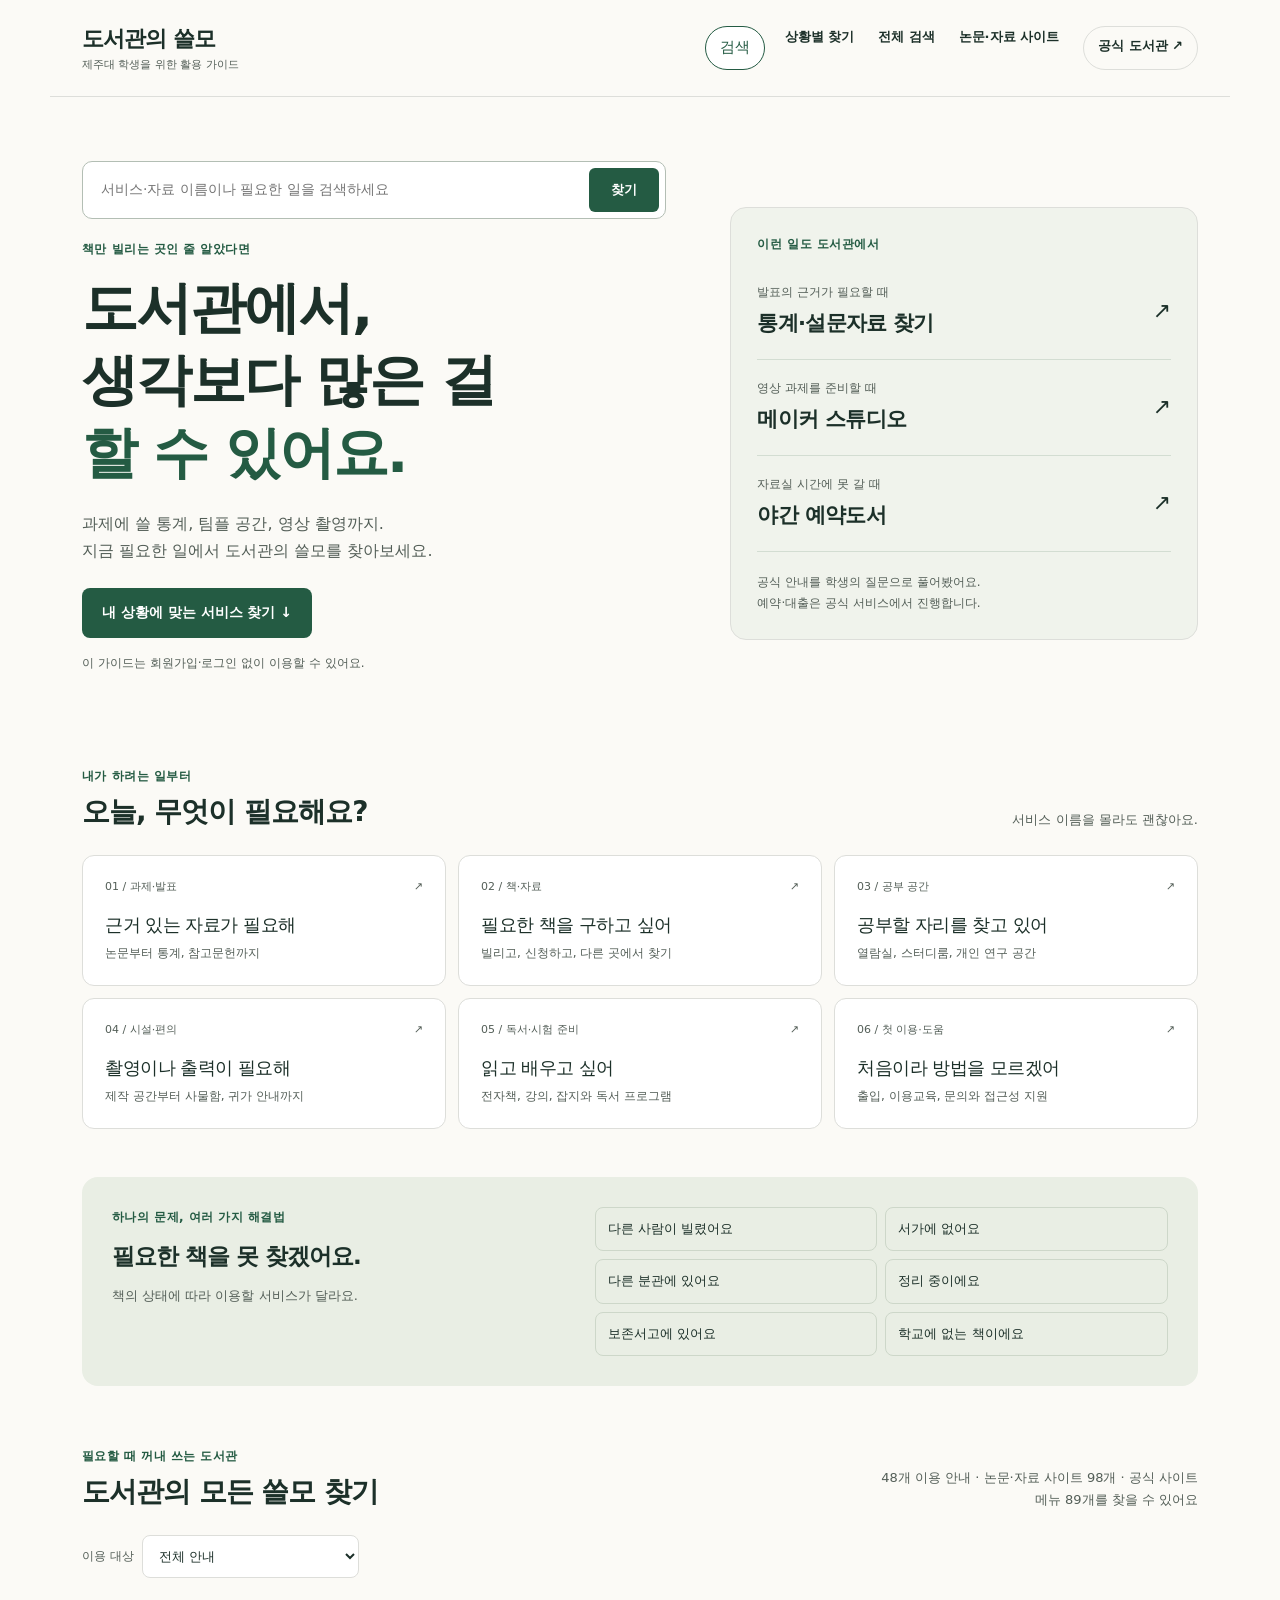
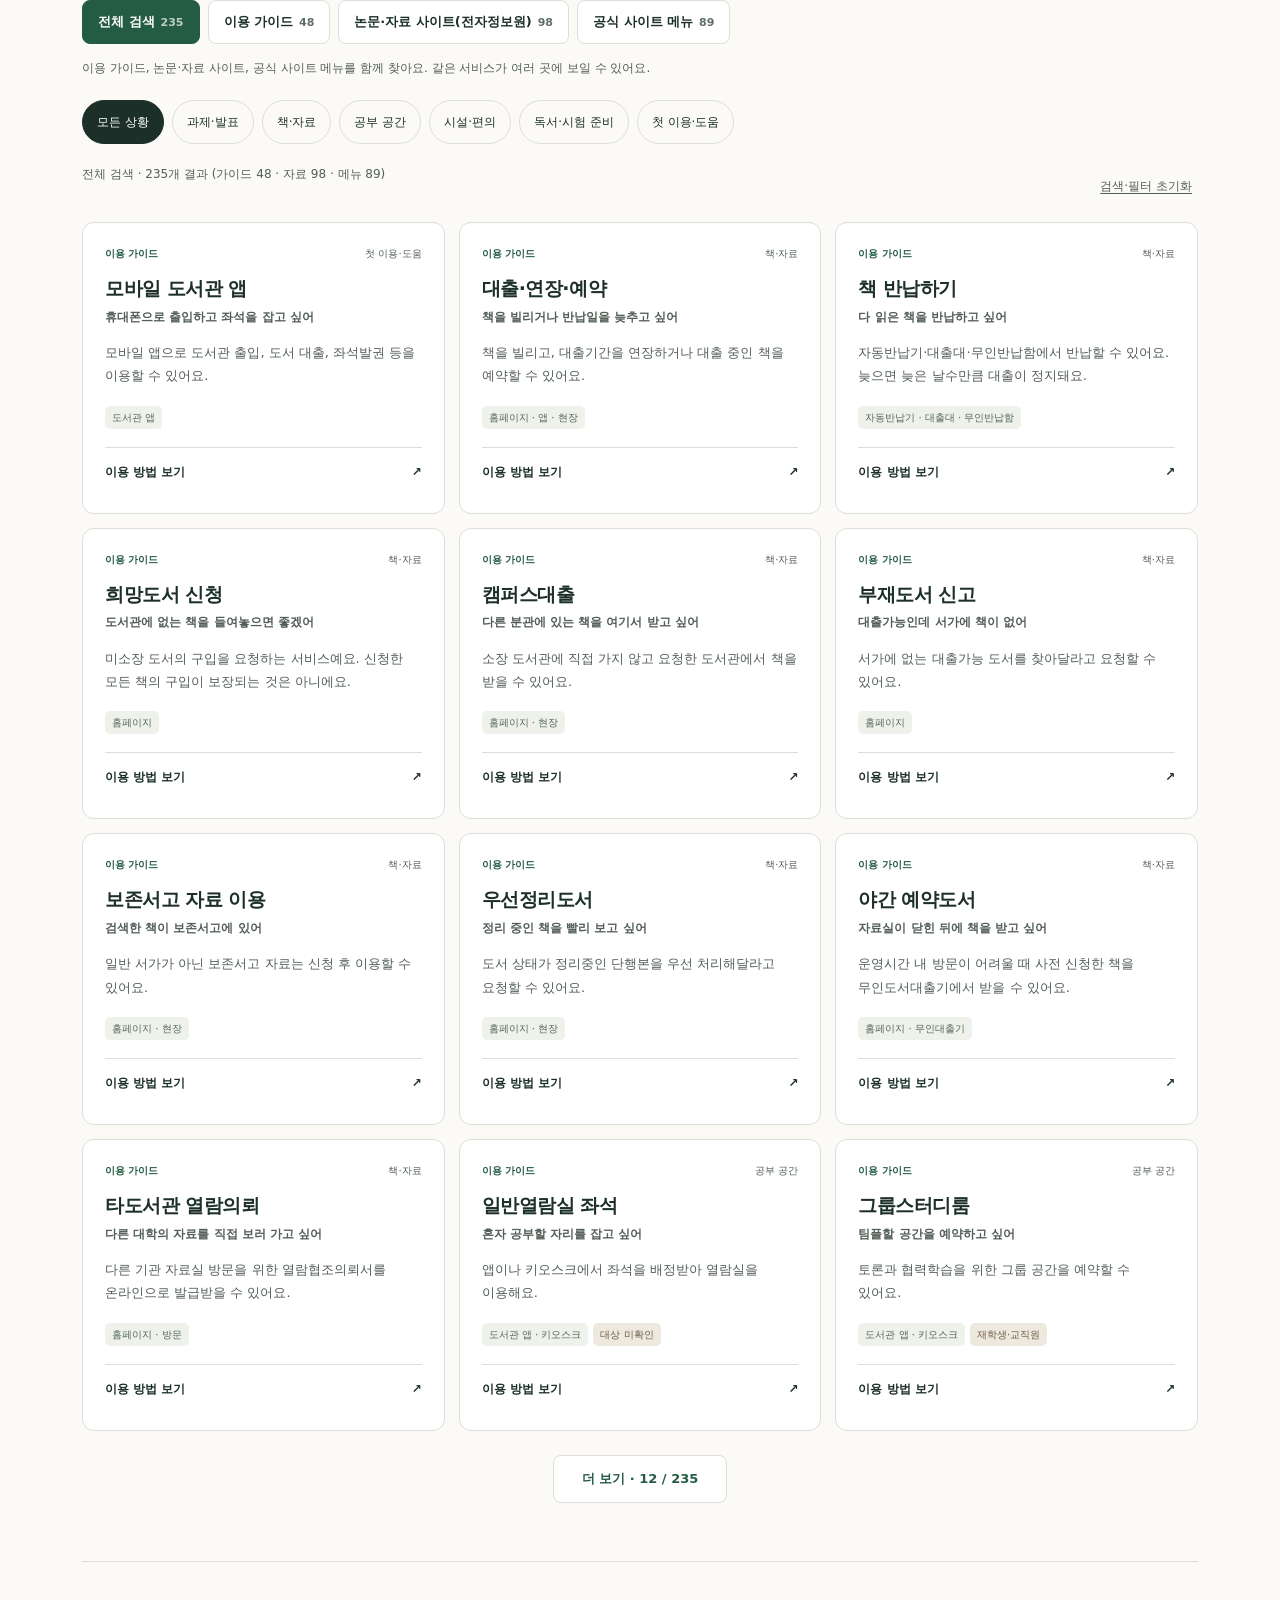
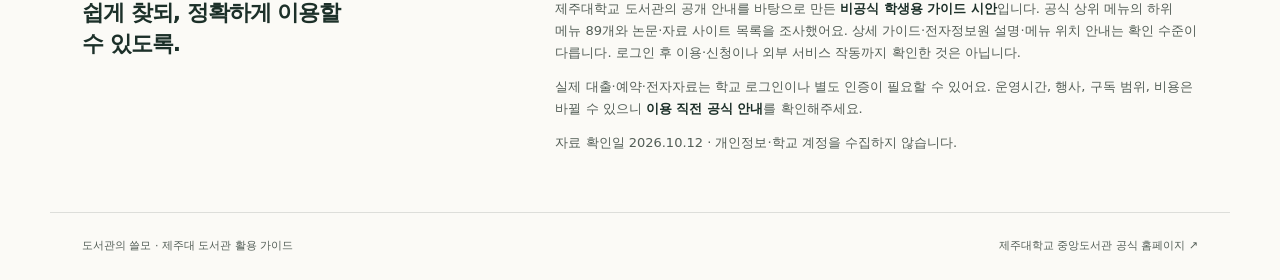
==== commit c20578f1: "v3①: 화면 용어 정리 (P1-15) 전자정보원→논문·자료 사이트(전자정보원), 공식 메뉴 위치→공식 사이트 메뉴, 제공 표시→이용 상태, 국외DB→해외 자료, 정보 없는 배지 " ====
--- a/index.html
+++ b/index.html
@@ -1,12 +1,12 @@
 <!doctype html>
 <html lang="ko"><head><meta charset="utf-8"><meta name="viewport" content="width=device-width,initial-scale=1"><meta name="description" content="학생의 질문에서 시작하는 제주대학교 도서관 비공식 활용 가이드. 자료, 공부 공간, 과제 지원과 편의시설을 로그인 없이 찾아보세요."><title>도서관의 쓸모 | 제주대 도서관 활용 가이드</title><link rel="stylesheet" href="styles.css"><script src="data.js" defer></script><script src="js/lib.js" defer></script><script src="js/app.js" defer></script></head>
 <body><a class="skip" href="#services">서비스 목록으로 바로가기</a>
-<header class="site-header"><a class="brand" href="#top">도서관의 쓸모<span>제주대 학생을 위한 활용 가이드</span></a><button type="button" class="header-search" aria-label="검색창으로 이동">검색</button><nav aria-label="주요 메뉴"><a href="#situations">상황별 찾기</a><a href="#services">전체 검색</a><a href="#services" data-scope="resource">전자정보원</a><a class="official" href="https://lib.jejunu.ac.kr/#/" target="_blank" rel="noopener noreferrer">공식 도서관 ↗</a></nav></header>
+<header class="site-header"><a class="brand" href="#top">도서관의 쓸모<span>제주대 학생을 위한 활용 가이드</span></a><button type="button" class="header-search" aria-label="검색창으로 이동">검색</button><nav aria-label="주요 메뉴"><a href="#situations">상황별 찾기</a><a href="#services">전체 검색</a><a href="#services" data-scope="resource">논문·자료 사이트</a><a class="official" href="https://lib.jejunu.ac.kr/#/" target="_blank" rel="noopener noreferrer">공식 도서관 ↗</a></nav></header>
 <main id="top"><section id="notices" class="notices" aria-label="지금 이 시기 공지" hidden></section><section class="hero" aria-labelledby="hero-title"><div><div class="top-search"><form id="search-form" role="search"><label class="sr-only" for="search-input">서비스와 하고 싶은 일 검색</label><input id="search-input" type="search" placeholder="서비스·자료 이름이나 필요한 일을 검색하세요" autocomplete="off"><button type="submit">찾기</button></form></div><p class="eyebrow">책만 빌리는 곳인 줄 알았다면</p><h1 id="hero-title">도서관에서,<br>생각보다 많은 걸<br><span>할 수 있어요.</span></h1><p class="hero-copy">과제에 쓸 통계, 팀플 공간, 영상 촬영까지.<br>지금 필요한 일에서 도서관의 쓸모를 찾아보세요.</p><a class="primary" href="#situations">내 상황에 맞는 서비스 찾기 ↓</a><p class="access-note">이 가이드는 회원가입·로그인 없이 이용할 수 있어요.</p></div><aside class="hero-aside" aria-label="도서관 활용 예시"><p class="eyebrow">이런 일도 도서관에서</p><button type="button" data-open="stats"><span>발표의 근거가 필요할 때</span><strong>통계·설문자료 찾기</strong><b aria-hidden="true">↗</b></button><button type="button" data-open="maker"><span>영상 과제를 준비할 때</span><strong>메이커 스튜디오</strong><b aria-hidden="true">↗</b></button><button type="button" data-open="night"><span>자료실 시간에 못 갈 때</span><strong>야간 예약도서</strong><b aria-hidden="true">↗</b></button><div class="hero-foot">공식 안내를 학생의 질문으로 풀어봤어요.<br>예약·대출은 공식 서비스에서 진행합니다.</div></aside></section>
 <section id="situations" class="situations" aria-labelledby="situation-title"><div class="section-heading"><div><p class="eyebrow">내가 하려는 일부터</p><h2 id="situation-title">오늘, 무엇이 필요해요?</h2></div><p>서비스 이름을 몰라도 괜찮아요.</p></div><div id="category-grid" class="category-grid"></div></section>
 <section class="book-guide" aria-labelledby="book-title"><div><p class="eyebrow">하나의 문제, 여러 가지 해결법</p><h2 id="book-title">필요한 책을 못 찾겠어요.</h2><p>책의 상태에 따라 이용할 서비스가 달라요.</p></div><div class="book-options" id="book-options"><button data-book="loan" aria-pressed="false">다른 사람이 빌렸어요</button><button data-book="missing" aria-pressed="false">서가에 없어요</button><button data-book="campus" aria-pressed="false">다른 분관에 있어요</button><button data-book="priority" aria-pressed="false">정리 중이에요</button><button data-book="storage" aria-pressed="false">보존서고에 있어요</button><button data-book="not-owned" aria-pressed="false">학교에 없는 책이에요</button></div><div id="book-result" class="book-result" aria-live="polite" hidden></div></section>
-<section id="services" class="services" aria-labelledby="services-title"><div class="section-heading"><div><p class="eyebrow">필요할 때 꺼내 쓰는 도서관</p><h2 id="services-title" tabindex="-1">도서관의 모든 쓸모 찾기</h2></div><span class="coverage" id="coverage"></span></div><div class="search-row"><div class="audience-control"><label for="audience">이용 대상</label><select id="audience"><option value="all">전체 안내</option><option value="undergrad">학부생 (대학원 전용 제외)</option><option value="grad">대학원생 (전체 안내)</option></select></div></div><div id="scope-tabs" class="scope-tabs" role="group" aria-label="검색 대상"></div><p id="scope-note" class="scope-note"></p><div id="category-tabs" class="tabs" role="group" aria-label="상황 분류"></div><div id="resource-filters" class="resource-filters" hidden><div><label for="resource-subject">용도·분야</label><select id="resource-subject"><option value="all">모든 분야</option></select></div><div><label for="resource-type">공식 분류</label><select id="resource-type"><option value="all">모든 분류</option></select></div><div><label for="resource-access">제공 표시</label><select id="resource-access"><option value="all">전체</option><option value="공개자료 안내">공개자료로 안내</option><option value="시범서비스">시범서비스로 표시</option><option value="이용 범위 확인">이용 범위 확인 필요</option></select></div></div><div id="menu-filter" class="resource-filters" hidden><div><label for="menu-group">공식 메뉴 분류</label><select id="menu-group"><option value="all">전체 공식 메뉴</option></select></div></div><div id="active-filters" class="active-filters" aria-label="적용 중인 필터" hidden></div><div class="result-heading"><p id="result-count" aria-live="polite"></p><button id="reset" type="button">검색·필터 초기화</button></div><div id="service-grid" class="service-grid"></div><div class="load-more-row"><button id="load-more" type="button" hidden>더 보기</button></div><div id="empty" class="empty" hidden><h3>맞는 서비스를 찾지 못했어요.</h3><p>더 짧은 단어나 다른 표현으로 검색해보세요.<br>예: 시장 조사 → 통계, 팀 프로젝트 → 팀플</p><button type="button" class="secondary" id="empty-clear-filters" hidden>필터 모두 해제</button><button class="primary" id="empty-reset">전체 서비스 보기</button></div></section>
-<section class="about" aria-labelledby="about-title"><h2 id="about-title">쉽게 찾되, 정확하게 이용할 수 있도록.</h2><div><p>제주대학교 도서관의 공개 안내를 바탕으로 만든 <strong>비공식 학생용 가이드 시안</strong>입니다. 공식 상위 메뉴의 하위 메뉴 89개와 전자정보원 목록을 조사했어요. 상세 가이드·전자정보원 설명·메뉴 위치 안내는 확인 수준이 다릅니다. 로그인 후 이용·신청이나 외부 서비스 작동까지 확인한 것은 아닙니다.</p><p>실제 대출·예약·전자자료는 학교 로그인이나 별도 인증이 필요할 수 있어요. 운영시간, 행사, 구독 범위, 비용은 바뀔 수 있으니 <strong>이용 직전 공식 안내</strong>를 확인해주세요.</p><p class="muted">자료 확인일 <span id="checked-at"></span> · 개인정보·학교 계정을 수집하지 않습니다.</p></div></section></main>
+<section id="services" class="services" aria-labelledby="services-title"><div class="section-heading"><div><p class="eyebrow">필요할 때 꺼내 쓰는 도서관</p><h2 id="services-title" tabindex="-1">도서관의 모든 쓸모 찾기</h2></div><span class="coverage" id="coverage"></span></div><div class="search-row"><div class="audience-control"><label for="audience">이용 대상</label><select id="audience"><option value="all">전체 안내</option><option value="undergrad">학부생 (대학원 전용 제외)</option></select></div></div><div id="scope-tabs" class="scope-tabs" role="group" aria-label="검색 대상"></div><p id="scope-note" class="scope-note"></p><div id="category-tabs" class="tabs" role="group" aria-label="상황 분류"></div><div id="resource-filters" class="resource-filters" hidden><div><label for="resource-subject">용도·분야</label><select id="resource-subject"><option value="all">모든 분야</option></select></div><div><label for="resource-type">공식 분류</label><select id="resource-type"><option value="all">모든 분류</option></select></div><div><label for="resource-access">이용 상태</label><select id="resource-access"><option value="all">전체</option><option value="공개자료 안내">공개 자료</option><option value="시범서비스">시범 서비스</option><option value="이용 범위 확인">학교 이용 범위 확인 필요</option></select></div></div><div id="menu-filter" class="resource-filters" hidden><div><label for="menu-group">공식 메뉴 분류</label><select id="menu-group"><option value="all">전체 공식 메뉴</option></select></div></div><div id="active-filters" class="active-filters" aria-label="적용 중인 필터" hidden></div><div class="result-heading"><p id="result-count" aria-live="polite"></p><button id="reset" type="button">검색·필터 초기화</button></div><div id="service-grid" class="service-grid"></div><div class="load-more-row"><button id="load-more" type="button" hidden>더 보기</button></div><div id="empty" class="empty" hidden><h3>맞는 서비스를 찾지 못했어요.</h3><p>더 짧은 단어나 다른 표현으로 검색해보세요.<br>예: 시장 조사 → 통계, 팀 프로젝트 → 팀플</p><button type="button" class="secondary" id="empty-clear-filters" hidden>필터 모두 해제</button><button class="primary" id="empty-reset">전체 서비스 보기</button></div></section>
+<section class="about" aria-labelledby="about-title"><h2 id="about-title">쉽게 찾되, 정확하게 이용할 수 있도록.</h2><div><p>제주대학교 도서관의 공개 안내를 바탕으로 만든 <strong>비공식 학생용 가이드 시안</strong>입니다. 공식 상위 메뉴의 하위 메뉴 89개와 논문·자료 사이트 목록을 조사했어요. 상세 가이드·전자정보원 설명·메뉴 위치 안내는 확인 수준이 다릅니다. 로그인 후 이용·신청이나 외부 서비스 작동까지 확인한 것은 아닙니다.</p><p>실제 대출·예약·전자자료는 학교 로그인이나 별도 인증이 필요할 수 있어요. 운영시간, 행사, 구독 범위, 비용은 바뀔 수 있으니 <strong>이용 직전 공식 안내</strong>를 확인해주세요.</p><p class="muted">자료 확인일 <span id="checked-at"></span> · 개인정보·학교 계정을 수집하지 않습니다.</p></div></section></main>
 <footer><p>도서관의 쓸모 · 제주대 도서관 활용 가이드</p><a href="https://lib.jejunu.ac.kr/#/" target="_blank" rel="noopener noreferrer">제주대학교 중앙도서관 공식 홈페이지 ↗</a></footer>
 <dialog id="detail-dialog" aria-labelledby="detail-title"><div class="dialog-top"><p id="detail-category" class="eyebrow"></p><button id="close-dialog" type="button" aria-label="상세 안내 닫기">닫기 ×</button></div><div id="detail-content"></div></dialog>
 <noscript><p class="noscript">이 사이트의 검색에는 JavaScript가 필요합니다. <a href="https://lib.jejunu.ac.kr/">공식 도서관 홈페이지</a>에서 서비스를 확인할 수 있습니다.</p></noscript></body></html>
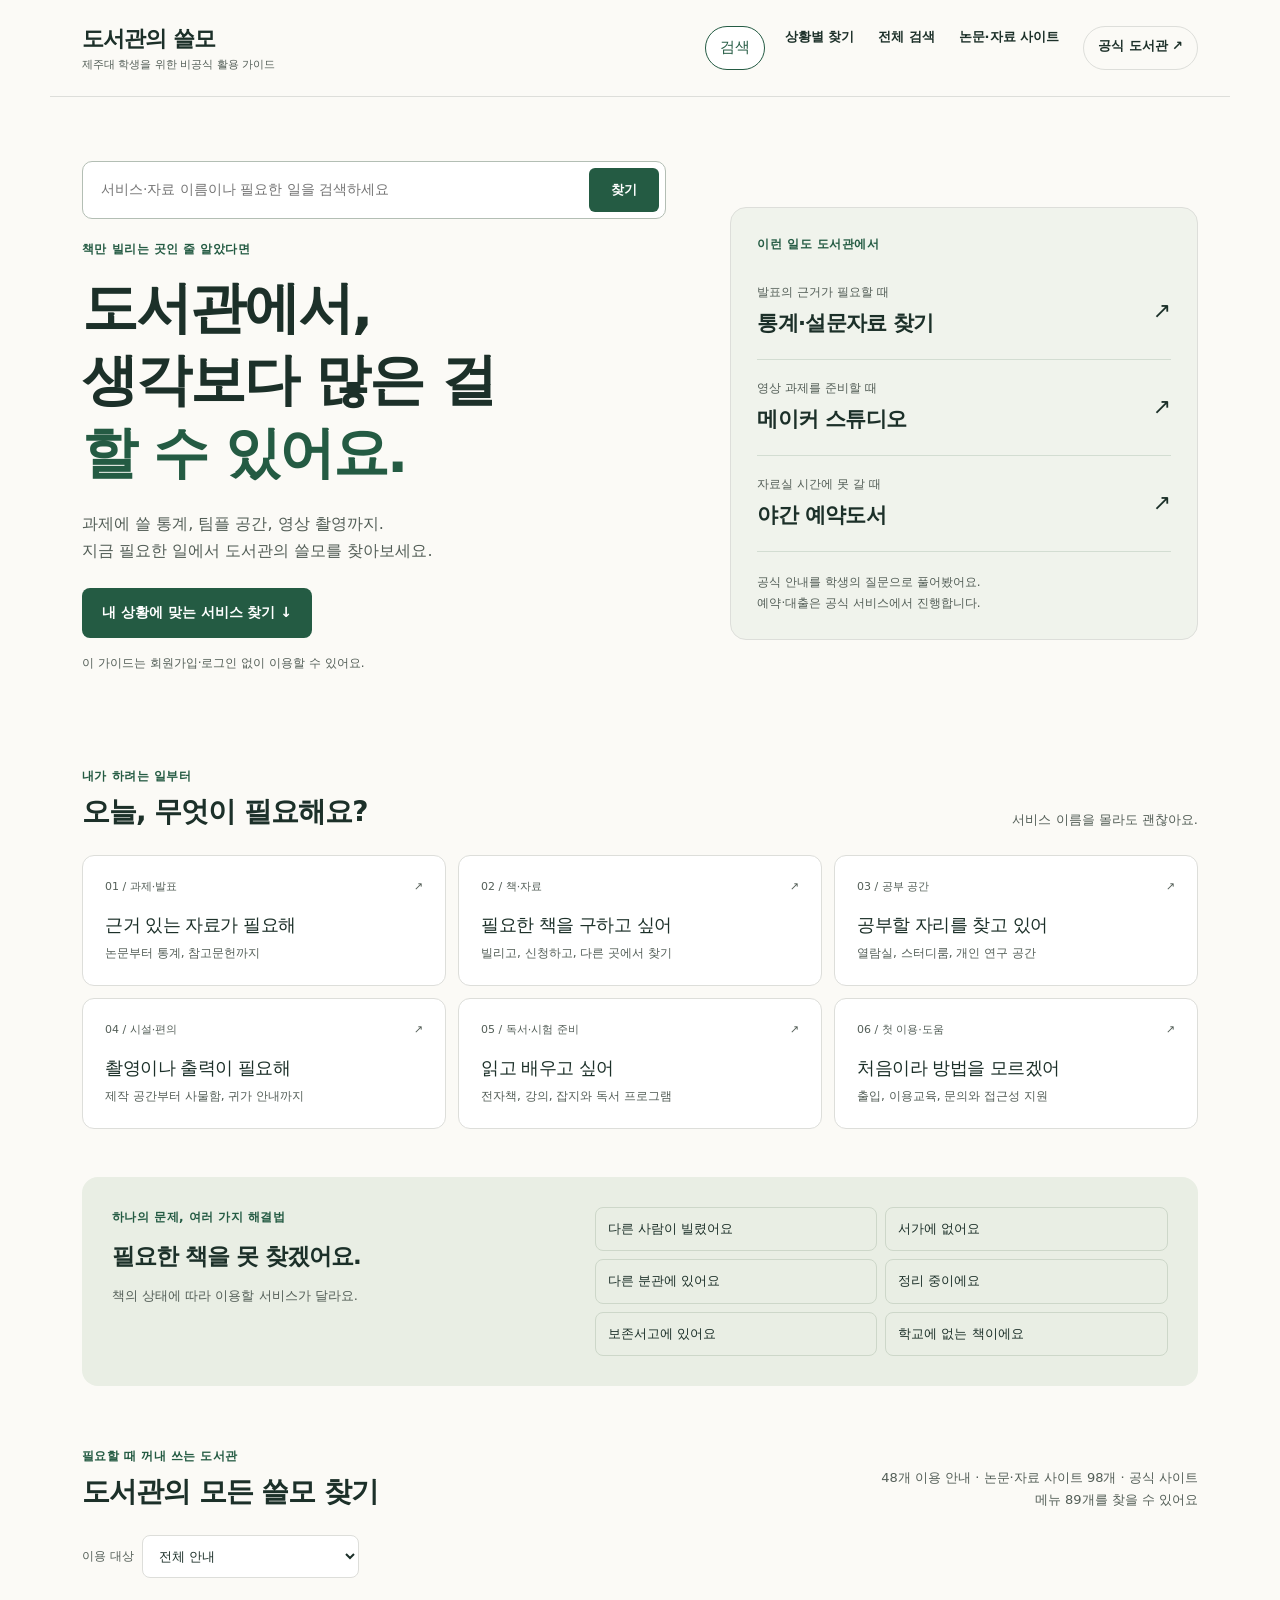
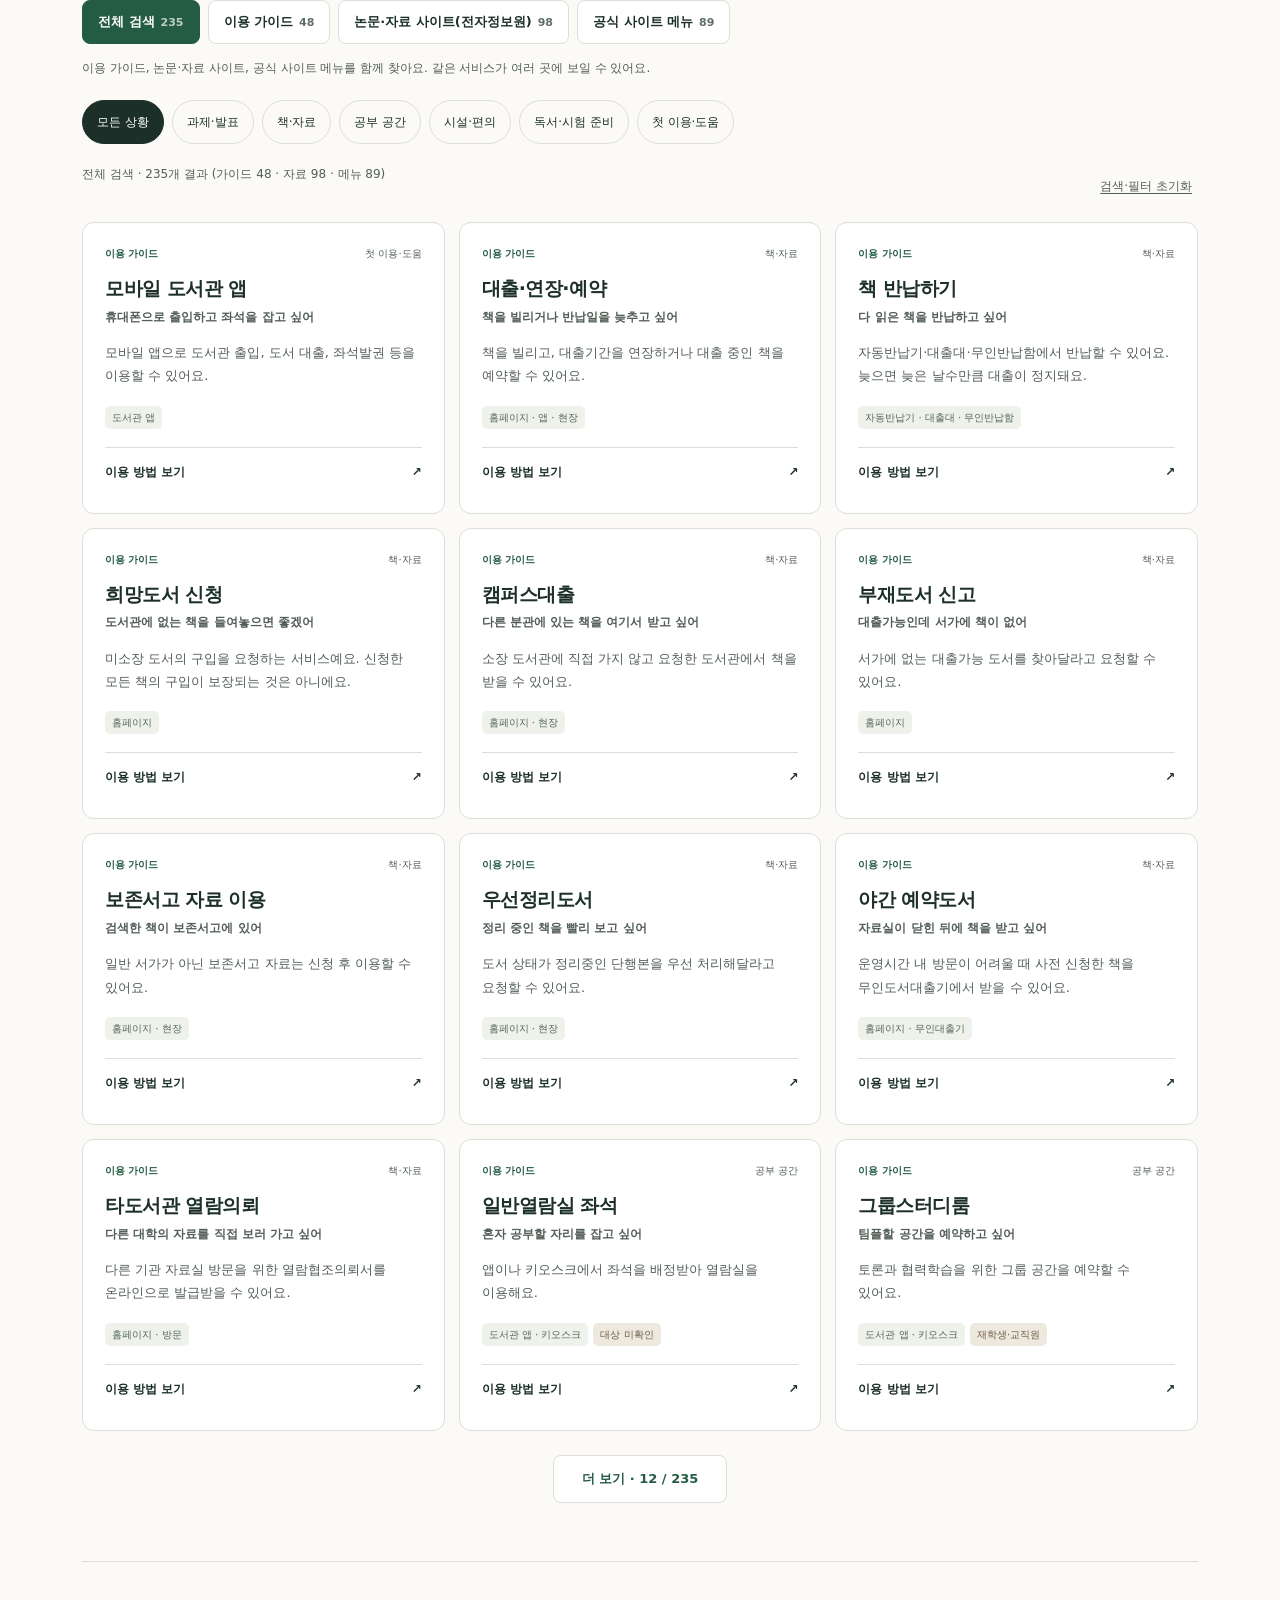
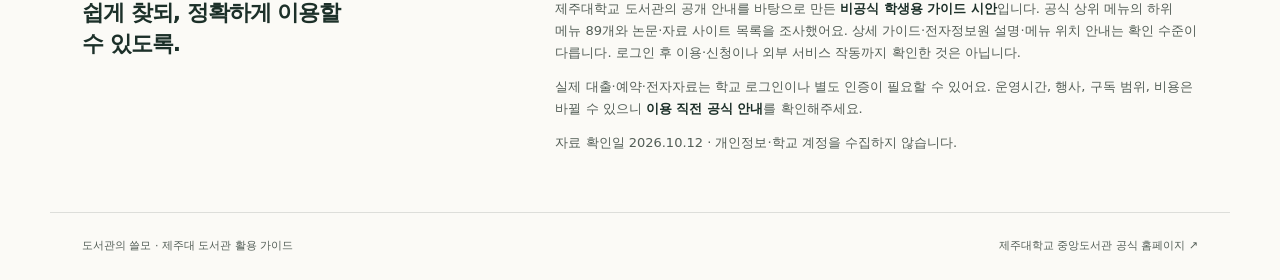
==== commit ff8558dd: "v3①: 배포 준비와 push 게이트 (P1-14) noindex·og·파비콘(Tabler book)·비공식 표시, 설정 파일과 미리 채운 제보 링크(폼 주소 없으면 숨김, 상세는" ====
--- a/index.html
+++ b/index.html
@@ -1,11 +1,11 @@
 <!doctype html>
-<html lang="ko"><head><meta charset="utf-8"><meta name="viewport" content="width=device-width,initial-scale=1"><meta name="description" content="학생의 질문에서 시작하는 제주대학교 도서관 비공식 활용 가이드. 자료, 공부 공간, 과제 지원과 편의시설을 로그인 없이 찾아보세요."><title>도서관의 쓸모 | 제주대 도서관 활용 가이드</title><link rel="stylesheet" href="styles.css"><script src="data.js" defer></script><script src="js/lib.js" defer></script><script src="js/app.js" defer></script></head>
+<html lang="ko"><head><meta charset="utf-8"><meta name="viewport" content="width=device-width,initial-scale=1"><meta name="description" content="학생의 질문에서 시작하는 제주대학교 도서관 비공식 활용 가이드. 자료, 공부 공간, 과제 지원과 편의시설을 로그인 없이 찾아보세요."><title>도서관의 쓸모 | 제주대 도서관 활용 가이드</title><meta name="robots" content="noindex"><meta property="og:title" content="도서관의 쓸모 | 제주대 도서관 활용 가이드(비공식)"><meta property="og:description" content="학생의 질문에서 시작하는 제주대학교 도서관 비공식 활용 가이드"><meta property="og:type" content="website"><meta property="og:locale" content="ko_KR"><meta name="theme-color" content="#245b43"><link rel="icon" href="favicon.svg" type="image/svg+xml"><link rel="stylesheet" href="styles.css"><script src="data.js" defer></script><script src="js/config.js" defer></script><script src="js/lib.js" defer></script><script src="js/app.js" defer></script></head>
 <body><a class="skip" href="#services">서비스 목록으로 바로가기</a>
-<header class="site-header"><a class="brand" href="#top">도서관의 쓸모<span>제주대 학생을 위한 활용 가이드</span></a><button type="button" class="header-search" aria-label="검색창으로 이동">검색</button><nav aria-label="주요 메뉴"><a href="#situations">상황별 찾기</a><a href="#services">전체 검색</a><a href="#services" data-scope="resource">논문·자료 사이트</a><a class="official" href="https://lib.jejunu.ac.kr/#/" target="_blank" rel="noopener noreferrer">공식 도서관 ↗</a></nav></header>
+<header class="site-header"><a class="brand" href="#top">도서관의 쓸모<span>제주대 학생을 위한 비공식 활용 가이드</span></a><button type="button" class="header-search" aria-label="검색창으로 이동">검색</button><nav aria-label="주요 메뉴"><a href="#situations">상황별 찾기</a><a href="#services">전체 검색</a><a href="#services" data-scope="resource">논문·자료 사이트</a><a class="official" href="https://lib.jejunu.ac.kr/#/" target="_blank" rel="noopener noreferrer">공식 도서관 ↗</a></nav></header>
 <main id="top"><section id="notices" class="notices" aria-label="지금 이 시기 공지" hidden></section><section class="hero" aria-labelledby="hero-title"><div><div class="top-search"><form id="search-form" role="search"><label class="sr-only" for="search-input">서비스와 하고 싶은 일 검색</label><input id="search-input" type="search" placeholder="서비스·자료 이름이나 필요한 일을 검색하세요" autocomplete="off"><button type="submit">찾기</button></form></div><p class="eyebrow">책만 빌리는 곳인 줄 알았다면</p><h1 id="hero-title">도서관에서,<br>생각보다 많은 걸<br><span>할 수 있어요.</span></h1><p class="hero-copy">과제에 쓸 통계, 팀플 공간, 영상 촬영까지.<br>지금 필요한 일에서 도서관의 쓸모를 찾아보세요.</p><a class="primary" href="#situations">내 상황에 맞는 서비스 찾기 ↓</a><p class="access-note">이 가이드는 회원가입·로그인 없이 이용할 수 있어요.</p></div><aside class="hero-aside" aria-label="도서관 활용 예시"><p class="eyebrow">이런 일도 도서관에서</p><button type="button" data-open="stats"><span>발표의 근거가 필요할 때</span><strong>통계·설문자료 찾기</strong><b aria-hidden="true">↗</b></button><button type="button" data-open="maker"><span>영상 과제를 준비할 때</span><strong>메이커 스튜디오</strong><b aria-hidden="true">↗</b></button><button type="button" data-open="night"><span>자료실 시간에 못 갈 때</span><strong>야간 예약도서</strong><b aria-hidden="true">↗</b></button><div class="hero-foot">공식 안내를 학생의 질문으로 풀어봤어요.<br>예약·대출은 공식 서비스에서 진행합니다.</div></aside></section>
 <section id="situations" class="situations" aria-labelledby="situation-title"><div class="section-heading"><div><p class="eyebrow">내가 하려는 일부터</p><h2 id="situation-title">오늘, 무엇이 필요해요?</h2></div><p>서비스 이름을 몰라도 괜찮아요.</p></div><div id="category-grid" class="category-grid"></div></section>
 <section class="book-guide" aria-labelledby="book-title"><div><p class="eyebrow">하나의 문제, 여러 가지 해결법</p><h2 id="book-title">필요한 책을 못 찾겠어요.</h2><p>책의 상태에 따라 이용할 서비스가 달라요.</p></div><div class="book-options" id="book-options"><button data-book="loan" aria-pressed="false">다른 사람이 빌렸어요</button><button data-book="missing" aria-pressed="false">서가에 없어요</button><button data-book="campus" aria-pressed="false">다른 분관에 있어요</button><button data-book="priority" aria-pressed="false">정리 중이에요</button><button data-book="storage" aria-pressed="false">보존서고에 있어요</button><button data-book="not-owned" aria-pressed="false">학교에 없는 책이에요</button></div><div id="book-result" class="book-result" aria-live="polite" hidden></div></section>
-<section id="services" class="services" aria-labelledby="services-title"><div class="section-heading"><div><p class="eyebrow">필요할 때 꺼내 쓰는 도서관</p><h2 id="services-title" tabindex="-1">도서관의 모든 쓸모 찾기</h2></div><span class="coverage" id="coverage"></span></div><div class="search-row"><div class="audience-control"><label for="audience">이용 대상</label><select id="audience"><option value="all">전체 안내</option><option value="undergrad">학부생 (대학원 전용 제외)</option></select></div></div><div id="scope-tabs" class="scope-tabs" role="group" aria-label="검색 대상"></div><p id="scope-note" class="scope-note"></p><div id="category-tabs" class="tabs" role="group" aria-label="상황 분류"></div><div id="resource-filters" class="resource-filters" hidden><div><label for="resource-subject">용도·분야</label><select id="resource-subject"><option value="all">모든 분야</option></select></div><div><label for="resource-type">공식 분류</label><select id="resource-type"><option value="all">모든 분류</option></select></div><div><label for="resource-access">이용 상태</label><select id="resource-access"><option value="all">전체</option><option value="공개자료 안내">공개 자료</option><option value="시범서비스">시범 서비스</option><option value="이용 범위 확인">학교 이용 범위 확인 필요</option></select></div></div><div id="menu-filter" class="resource-filters" hidden><div><label for="menu-group">공식 메뉴 분류</label><select id="menu-group"><option value="all">전체 공식 메뉴</option></select></div></div><div id="active-filters" class="active-filters" aria-label="적용 중인 필터" hidden></div><div class="result-heading"><p id="result-count" aria-live="polite"></p><button id="reset" type="button">검색·필터 초기화</button></div><div id="service-grid" class="service-grid"></div><div class="load-more-row"><button id="load-more" type="button" hidden>더 보기</button></div><div id="empty" class="empty" hidden><h3>맞는 서비스를 찾지 못했어요.</h3><p>더 짧은 단어나 다른 표현으로 검색해보세요.<br>예: 시장 조사 → 통계, 팀 프로젝트 → 팀플</p><button type="button" class="secondary" id="empty-clear-filters" hidden>필터 모두 해제</button><button class="primary" id="empty-reset">전체 서비스 보기</button></div></section>
+<section id="services" class="services" aria-labelledby="services-title"><div class="section-heading"><div><p class="eyebrow">필요할 때 꺼내 쓰는 도서관</p><h2 id="services-title" tabindex="-1">도서관의 모든 쓸모 찾기</h2></div><span class="coverage" id="coverage"></span></div><div class="search-row"><div class="audience-control"><label for="audience">이용 대상</label><select id="audience"><option value="all">전체 안내</option><option value="undergrad">학부생 (대학원 전용 제외)</option></select></div></div><div id="scope-tabs" class="scope-tabs" role="group" aria-label="검색 대상"></div><p id="scope-note" class="scope-note"></p><div id="category-tabs" class="tabs" role="group" aria-label="상황 분류"></div><div id="resource-filters" class="resource-filters" hidden><div><label for="resource-subject">용도·분야</label><select id="resource-subject"><option value="all">모든 분야</option></select></div><div><label for="resource-type">공식 분류</label><select id="resource-type"><option value="all">모든 분류</option></select></div><div><label for="resource-access">이용 상태</label><select id="resource-access"><option value="all">전체</option><option value="공개자료 안내">공개 자료</option><option value="시범서비스">시범 서비스</option><option value="이용 범위 확인">학교 이용 범위 확인 필요</option></select></div></div><div id="menu-filter" class="resource-filters" hidden><div><label for="menu-group">공식 메뉴 분류</label><select id="menu-group"><option value="all">전체 공식 메뉴</option></select></div></div><div id="active-filters" class="active-filters" aria-label="적용 중인 필터" hidden></div><div class="result-heading"><p id="result-count" aria-live="polite"></p><button id="reset" type="button">검색·필터 초기화</button></div><div id="service-grid" class="service-grid"></div><div class="load-more-row"><button id="load-more" type="button" hidden>더 보기</button></div><div id="empty" class="empty" hidden><h3>맞는 서비스를 찾지 못했어요.</h3><p>더 짧은 단어나 다른 표현으로 검색해보세요.<br>예: 시장 조사 → 통계, 팀 프로젝트 → 팀플</p><button type="button" class="secondary" id="empty-clear-filters" hidden>필터 모두 해제</button><a id="feedback-link" class="feedback-link" target="_blank" rel="noopener noreferrer" hidden>찾는 게 없거나 정보가 틀렸나요? 알려 주세요 ↗</a><button class="primary" id="empty-reset">전체 서비스 보기</button></div></section>
 <section class="about" aria-labelledby="about-title"><h2 id="about-title">쉽게 찾되, 정확하게 이용할 수 있도록.</h2><div><p>제주대학교 도서관의 공개 안내를 바탕으로 만든 <strong>비공식 학생용 가이드 시안</strong>입니다. 공식 상위 메뉴의 하위 메뉴 89개와 논문·자료 사이트 목록을 조사했어요. 상세 가이드·전자정보원 설명·메뉴 위치 안내는 확인 수준이 다릅니다. 로그인 후 이용·신청이나 외부 서비스 작동까지 확인한 것은 아닙니다.</p><p>실제 대출·예약·전자자료는 학교 로그인이나 별도 인증이 필요할 수 있어요. 운영시간, 행사, 구독 범위, 비용은 바뀔 수 있으니 <strong>이용 직전 공식 안내</strong>를 확인해주세요.</p><p class="muted">자료 확인일 <span id="checked-at"></span> · 개인정보·학교 계정을 수집하지 않습니다.</p></div></section></main>
 <footer><p>도서관의 쓸모 · 제주대 도서관 활용 가이드</p><a href="https://lib.jejunu.ac.kr/#/" target="_blank" rel="noopener noreferrer">제주대학교 중앙도서관 공식 홈페이지 ↗</a></footer>
 <dialog id="detail-dialog" aria-labelledby="detail-title"><div class="dialog-top"><p id="detail-category" class="eyebrow"></p><button id="close-dialog" type="button" aria-label="상세 안내 닫기">닫기 ×</button></div><div id="detail-content"></div></dialog>
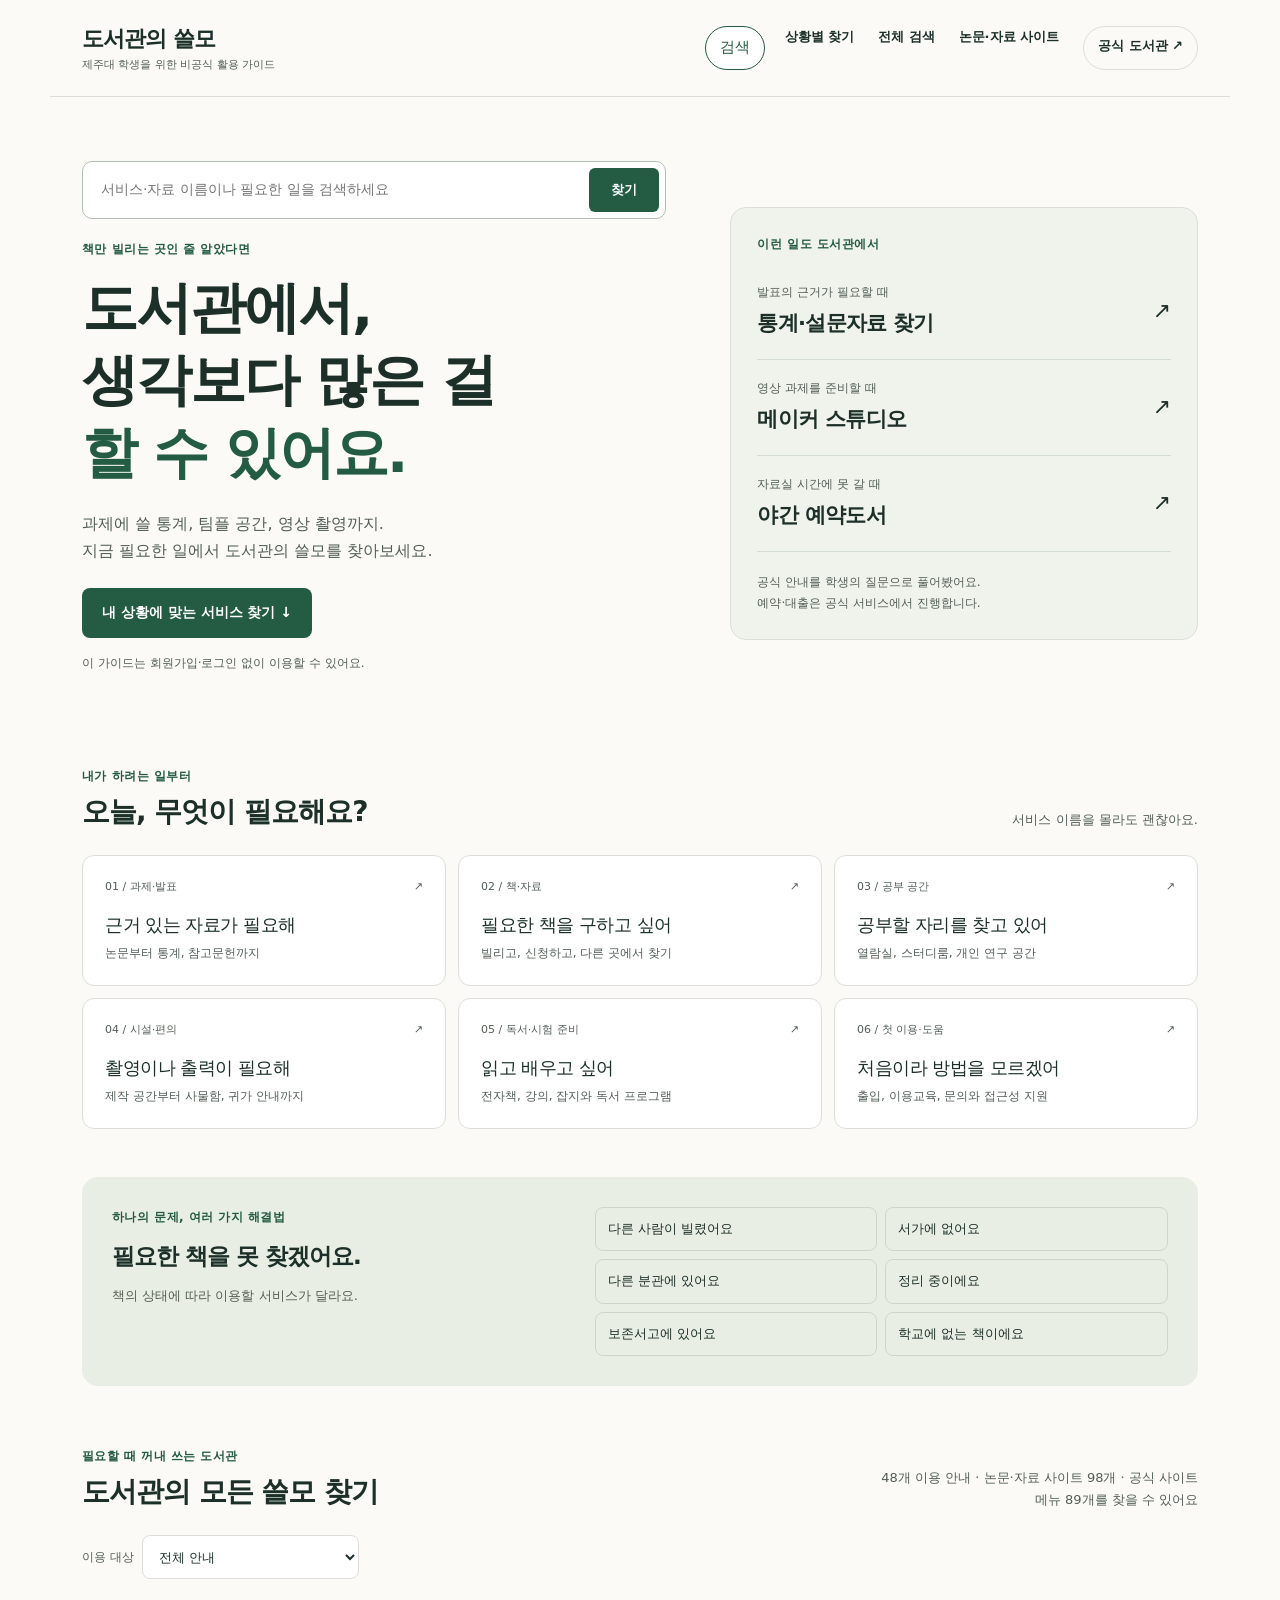
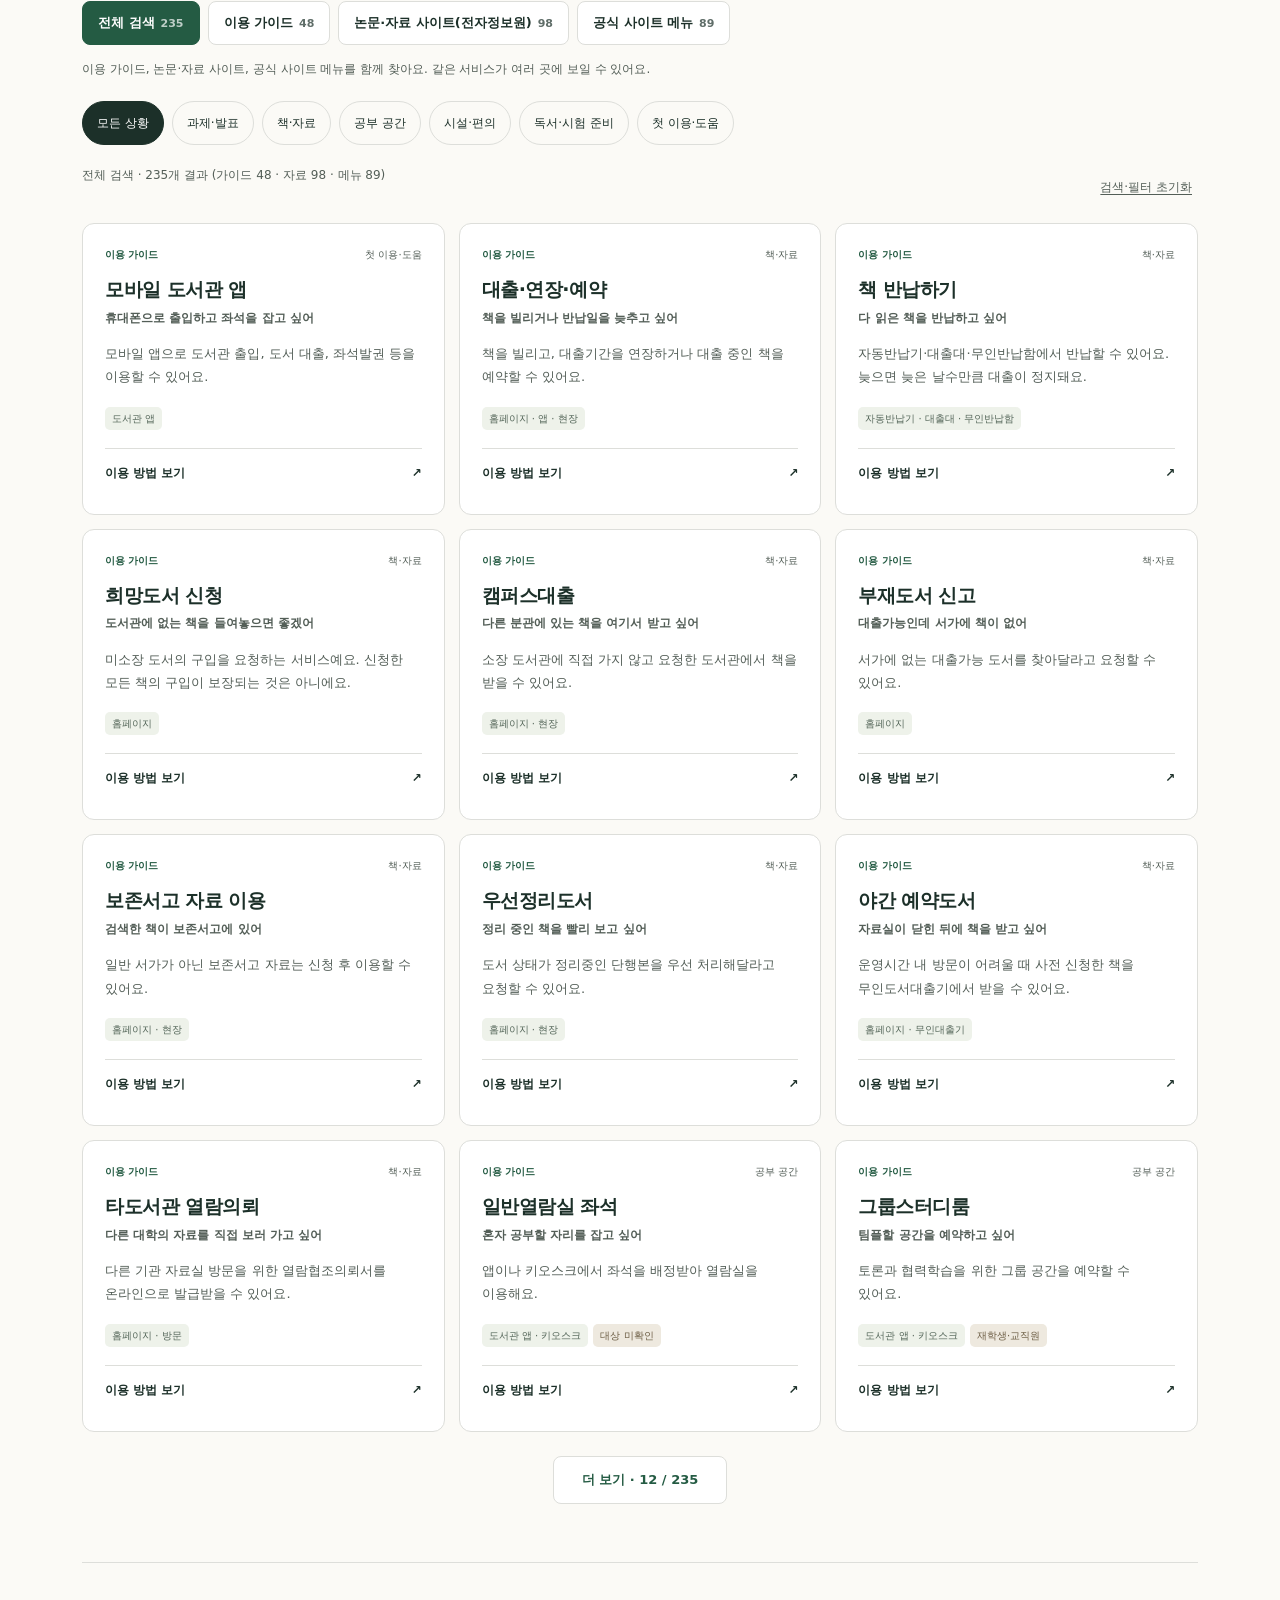
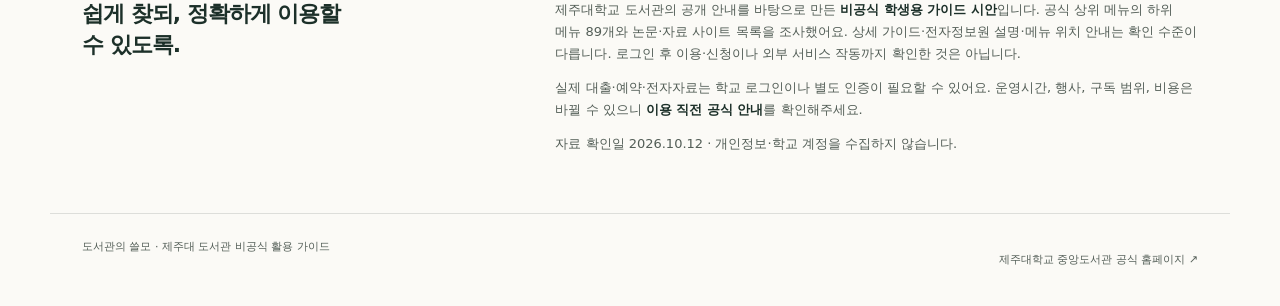
==== commit 9259a080: "v3①: 5차 교차 평가(코드 리뷰) 반영 확인 수준 표시(열람실 '일부열람실' 불일치, 반납 비용 '연체료 유무 미확인', 2018 FAQ 반납함 처리 시점, 인쇄 인증 근거 없" ====
--- a/index.html
+++ b/index.html
@@ -1,12 +1,12 @@
 <!doctype html>
-<html lang="ko"><head><meta charset="utf-8"><meta name="viewport" content="width=device-width,initial-scale=1"><meta name="description" content="학생의 질문에서 시작하는 제주대학교 도서관 비공식 활용 가이드. 자료, 공부 공간, 과제 지원과 편의시설을 로그인 없이 찾아보세요."><title>도서관의 쓸모 | 제주대 도서관 활용 가이드</title><meta name="robots" content="noindex"><meta property="og:title" content="도서관의 쓸모 | 제주대 도서관 활용 가이드(비공식)"><meta property="og:description" content="학생의 질문에서 시작하는 제주대학교 도서관 비공식 활용 가이드"><meta property="og:type" content="website"><meta property="og:locale" content="ko_KR"><meta name="theme-color" content="#245b43"><link rel="icon" href="favicon.svg" type="image/svg+xml"><link rel="stylesheet" href="styles.css"><script src="data.js" defer></script><script src="js/config.js" defer></script><script src="js/lib.js" defer></script><script src="js/app.js" defer></script></head>
+<html lang="ko"><head><meta charset="utf-8"><meta name="viewport" content="width=device-width,initial-scale=1"><meta name="description" content="학생의 질문에서 시작하는 제주대학교 도서관 비공식 활용 가이드. 자료, 공부 공간, 과제 지원과 편의시설을 로그인 없이 찾아보세요."><title>도서관의 쓸모 | 제주대 도서관 비공식 활용 가이드</title><meta name="robots" content="noindex"><meta property="og:title" content="도서관의 쓸모 | 제주대 도서관 활용 가이드(비공식)"><meta property="og:description" content="학생의 질문에서 시작하는 제주대학교 도서관 비공식 활용 가이드"><meta property="og:type" content="website"><meta property="og:locale" content="ko_KR"><meta name="theme-color" content="#245b43"><link rel="icon" href="favicon.svg" type="image/svg+xml"><link rel="stylesheet" href="styles.css"><script src="data.js" defer></script><script src="js/config.js" defer></script><script src="js/lib.js" defer></script><script src="js/app.js" defer></script></head>
 <body><a class="skip" href="#services">서비스 목록으로 바로가기</a>
-<header class="site-header"><a class="brand" href="#top">도서관의 쓸모<span>제주대 학생을 위한 비공식 활용 가이드</span></a><button type="button" class="header-search" aria-label="검색창으로 이동">검색</button><nav aria-label="주요 메뉴"><a href="#situations">상황별 찾기</a><a href="#services">전체 검색</a><a href="#services" data-scope="resource">논문·자료 사이트</a><a class="official" href="https://lib.jejunu.ac.kr/#/" target="_blank" rel="noopener noreferrer">공식 도서관 ↗</a></nav></header>
+<header class="site-header"><a class="brand" href="#top">도서관의 쓸모<span>제주대 학생을 위한 비공식 활용 가이드</span></a><button type="button" class="header-search" aria-label="검색창으로 이동">검색</button><nav aria-label="주요 메뉴"><a href="#situations">상황별 찾기</a><a href="#services" data-scope="all">전체 검색</a><a href="#services" data-scope="resource">논문·자료 사이트</a><a class="official" href="https://lib.jejunu.ac.kr/#/" target="_blank" rel="noopener noreferrer">공식 도서관 ↗</a></nav></header>
 <main id="top"><section id="notices" class="notices" aria-label="지금 이 시기 공지" hidden></section><section class="hero" aria-labelledby="hero-title"><div><div class="top-search"><form id="search-form" role="search"><label class="sr-only" for="search-input">서비스와 하고 싶은 일 검색</label><input id="search-input" type="search" placeholder="서비스·자료 이름이나 필요한 일을 검색하세요" autocomplete="off"><button type="submit">찾기</button></form></div><p class="eyebrow">책만 빌리는 곳인 줄 알았다면</p><h1 id="hero-title">도서관에서,<br>생각보다 많은 걸<br><span>할 수 있어요.</span></h1><p class="hero-copy">과제에 쓸 통계, 팀플 공간, 영상 촬영까지.<br>지금 필요한 일에서 도서관의 쓸모를 찾아보세요.</p><a class="primary" href="#situations">내 상황에 맞는 서비스 찾기 ↓</a><p class="access-note">이 가이드는 회원가입·로그인 없이 이용할 수 있어요.</p></div><aside class="hero-aside" aria-label="도서관 활용 예시"><p class="eyebrow">이런 일도 도서관에서</p><button type="button" data-open="stats"><span>발표의 근거가 필요할 때</span><strong>통계·설문자료 찾기</strong><b aria-hidden="true">↗</b></button><button type="button" data-open="maker"><span>영상 과제를 준비할 때</span><strong>메이커 스튜디오</strong><b aria-hidden="true">↗</b></button><button type="button" data-open="night"><span>자료실 시간에 못 갈 때</span><strong>야간 예약도서</strong><b aria-hidden="true">↗</b></button><div class="hero-foot">공식 안내를 학생의 질문으로 풀어봤어요.<br>예약·대출은 공식 서비스에서 진행합니다.</div></aside></section>
 <section id="situations" class="situations" aria-labelledby="situation-title"><div class="section-heading"><div><p class="eyebrow">내가 하려는 일부터</p><h2 id="situation-title">오늘, 무엇이 필요해요?</h2></div><p>서비스 이름을 몰라도 괜찮아요.</p></div><div id="category-grid" class="category-grid"></div></section>
 <section class="book-guide" aria-labelledby="book-title"><div><p class="eyebrow">하나의 문제, 여러 가지 해결법</p><h2 id="book-title">필요한 책을 못 찾겠어요.</h2><p>책의 상태에 따라 이용할 서비스가 달라요.</p></div><div class="book-options" id="book-options"><button data-book="loan" aria-pressed="false">다른 사람이 빌렸어요</button><button data-book="missing" aria-pressed="false">서가에 없어요</button><button data-book="campus" aria-pressed="false">다른 분관에 있어요</button><button data-book="priority" aria-pressed="false">정리 중이에요</button><button data-book="storage" aria-pressed="false">보존서고에 있어요</button><button data-book="not-owned" aria-pressed="false">학교에 없는 책이에요</button></div><div id="book-result" class="book-result" aria-live="polite" hidden></div></section>
-<section id="services" class="services" aria-labelledby="services-title"><div class="section-heading"><div><p class="eyebrow">필요할 때 꺼내 쓰는 도서관</p><h2 id="services-title" tabindex="-1">도서관의 모든 쓸모 찾기</h2></div><span class="coverage" id="coverage"></span></div><div class="search-row"><div class="audience-control"><label for="audience">이용 대상</label><select id="audience"><option value="all">전체 안내</option><option value="undergrad">학부생 (대학원 전용 제외)</option></select></div></div><div id="scope-tabs" class="scope-tabs" role="group" aria-label="검색 대상"></div><p id="scope-note" class="scope-note"></p><div id="category-tabs" class="tabs" role="group" aria-label="상황 분류"></div><div id="resource-filters" class="resource-filters" hidden><div><label for="resource-subject">용도·분야</label><select id="resource-subject"><option value="all">모든 분야</option></select></div><div><label for="resource-type">공식 분류</label><select id="resource-type"><option value="all">모든 분류</option></select></div><div><label for="resource-access">이용 상태</label><select id="resource-access"><option value="all">전체</option><option value="공개자료 안내">공개 자료</option><option value="시범서비스">시범 서비스</option><option value="이용 범위 확인">학교 이용 범위 확인 필요</option></select></div></div><div id="menu-filter" class="resource-filters" hidden><div><label for="menu-group">공식 메뉴 분류</label><select id="menu-group"><option value="all">전체 공식 메뉴</option></select></div></div><div id="active-filters" class="active-filters" aria-label="적용 중인 필터" hidden></div><div class="result-heading"><p id="result-count" aria-live="polite"></p><button id="reset" type="button">검색·필터 초기화</button></div><div id="service-grid" class="service-grid"></div><div class="load-more-row"><button id="load-more" type="button" hidden>더 보기</button></div><div id="empty" class="empty" hidden><h3>맞는 서비스를 찾지 못했어요.</h3><p>더 짧은 단어나 다른 표현으로 검색해보세요.<br>예: 시장 조사 → 통계, 팀 프로젝트 → 팀플</p><button type="button" class="secondary" id="empty-clear-filters" hidden>필터 모두 해제</button><a id="feedback-link" class="feedback-link" target="_blank" rel="noopener noreferrer" hidden>찾는 게 없거나 정보가 틀렸나요? 알려 주세요 ↗</a><button class="primary" id="empty-reset">전체 서비스 보기</button></div></section>
+<section id="services" class="services" aria-labelledby="services-title"><div class="section-heading"><div><p class="eyebrow">필요할 때 꺼내 쓰는 도서관</p><h2 id="services-title" tabindex="-1">도서관의 모든 쓸모 찾기</h2></div><span class="coverage" id="coverage"></span></div><div class="search-row"><div class="audience-control"><label for="audience">이용 대상</label><select id="audience"><option value="all">전체 안내</option><option value="undergrad">학부생 (대학원 전용 제외)</option></select></div></div><div id="scope-tabs" class="scope-tabs" role="group" aria-label="검색 대상"></div><p id="scope-note" class="scope-note"></p><div id="category-tabs" class="tabs" role="group" aria-label="상황 분류"></div><div id="resource-filters" class="resource-filters" hidden><div><label for="resource-subject">용도·분야</label><select id="resource-subject"><option value="all">모든 분야</option></select></div><div><label for="resource-type">공식 분류</label><select id="resource-type"><option value="all">모든 분류</option></select></div><div><label for="resource-access">이용 상태</label><select id="resource-access"><option value="all">전체</option><option value="공개자료 안내">공개 자료</option><option value="시범서비스">시범 서비스</option><option value="이용 범위 확인">학교 이용 범위 확인 필요</option></select></div></div><div id="menu-filter" class="resource-filters" hidden><div><label for="menu-group">공식 메뉴 분류</label><select id="menu-group"><option value="all">전체 공식 메뉴</option></select></div></div><div id="active-filters" class="active-filters" role="group" aria-label="적용 중인 필터" hidden></div><div class="result-heading"><p id="result-count" aria-live="polite"></p><button id="reset" type="button">검색·필터 초기화</button></div><div id="service-grid" class="service-grid"></div><div class="load-more-row"><button id="load-more" type="button" hidden>더 보기</button></div><div id="empty" class="empty" hidden><h3>맞는 서비스를 찾지 못했어요.</h3><p>더 짧은 단어나 다른 표현으로 검색해보세요.<br>예: 시장 조사 → 통계, 팀 프로젝트 → 팀플</p><button type="button" class="secondary" id="empty-clear-filters" hidden>필터 모두 해제</button><a id="feedback-link" class="feedback-link" target="_blank" rel="noopener noreferrer" hidden>찾는 게 없거나 정보가 틀렸나요? 알려 주세요 ↗</a><button class="primary" id="empty-reset">전체 서비스 보기</button></div></section>
 <section class="about" aria-labelledby="about-title"><h2 id="about-title">쉽게 찾되, 정확하게 이용할 수 있도록.</h2><div><p>제주대학교 도서관의 공개 안내를 바탕으로 만든 <strong>비공식 학생용 가이드 시안</strong>입니다. 공식 상위 메뉴의 하위 메뉴 89개와 논문·자료 사이트 목록을 조사했어요. 상세 가이드·전자정보원 설명·메뉴 위치 안내는 확인 수준이 다릅니다. 로그인 후 이용·신청이나 외부 서비스 작동까지 확인한 것은 아닙니다.</p><p>실제 대출·예약·전자자료는 학교 로그인이나 별도 인증이 필요할 수 있어요. 운영시간, 행사, 구독 범위, 비용은 바뀔 수 있으니 <strong>이용 직전 공식 안내</strong>를 확인해주세요.</p><p class="muted">자료 확인일 <span id="checked-at"></span> · 개인정보·학교 계정을 수집하지 않습니다.</p></div></section></main>
-<footer><p>도서관의 쓸모 · 제주대 도서관 활용 가이드</p><a href="https://lib.jejunu.ac.kr/#/" target="_blank" rel="noopener noreferrer">제주대학교 중앙도서관 공식 홈페이지 ↗</a></footer>
+<footer><p>도서관의 쓸모 · 제주대 도서관 비공식 활용 가이드</p><a href="https://lib.jejunu.ac.kr/#/" target="_blank" rel="noopener noreferrer">제주대학교 중앙도서관 공식 홈페이지 ↗</a></footer>
 <dialog id="detail-dialog" aria-labelledby="detail-title"><div class="dialog-top"><p id="detail-category" class="eyebrow"></p><button id="close-dialog" type="button" aria-label="상세 안내 닫기">닫기 ×</button></div><div id="detail-content"></div></dialog>
 <noscript><p class="noscript">이 사이트의 검색에는 JavaScript가 필요합니다. <a href="https://lib.jejunu.ac.kr/">공식 도서관 홈페이지</a>에서 서비스를 확인할 수 있습니다.</p></noscript></body></html>
--- a/styles.css
+++ b/styles.css
@@ -1118,3 +1118,20 @@
 nav a {
   min-height: 44px;
 }
+/* 따로 떨어진 링크와 선택 상자도 누르는 영역 44px(문장 안의 '출처' 링크는 WCAG 2.5.8의 문장 안 링크 예외) */
+.notices a,
+.feedback-link,
+footer a,
+select {
+  min-height: 44px;
+}
+.notices a,
+.feedback-link,
+footer a {
+  display: inline-flex;
+  align-items: center;
+}
+/* 건너뛰기 링크가 붙은 헤더(z-index 10)에 가리지 않게 */
+.skip {
+  z-index: 20;
+}
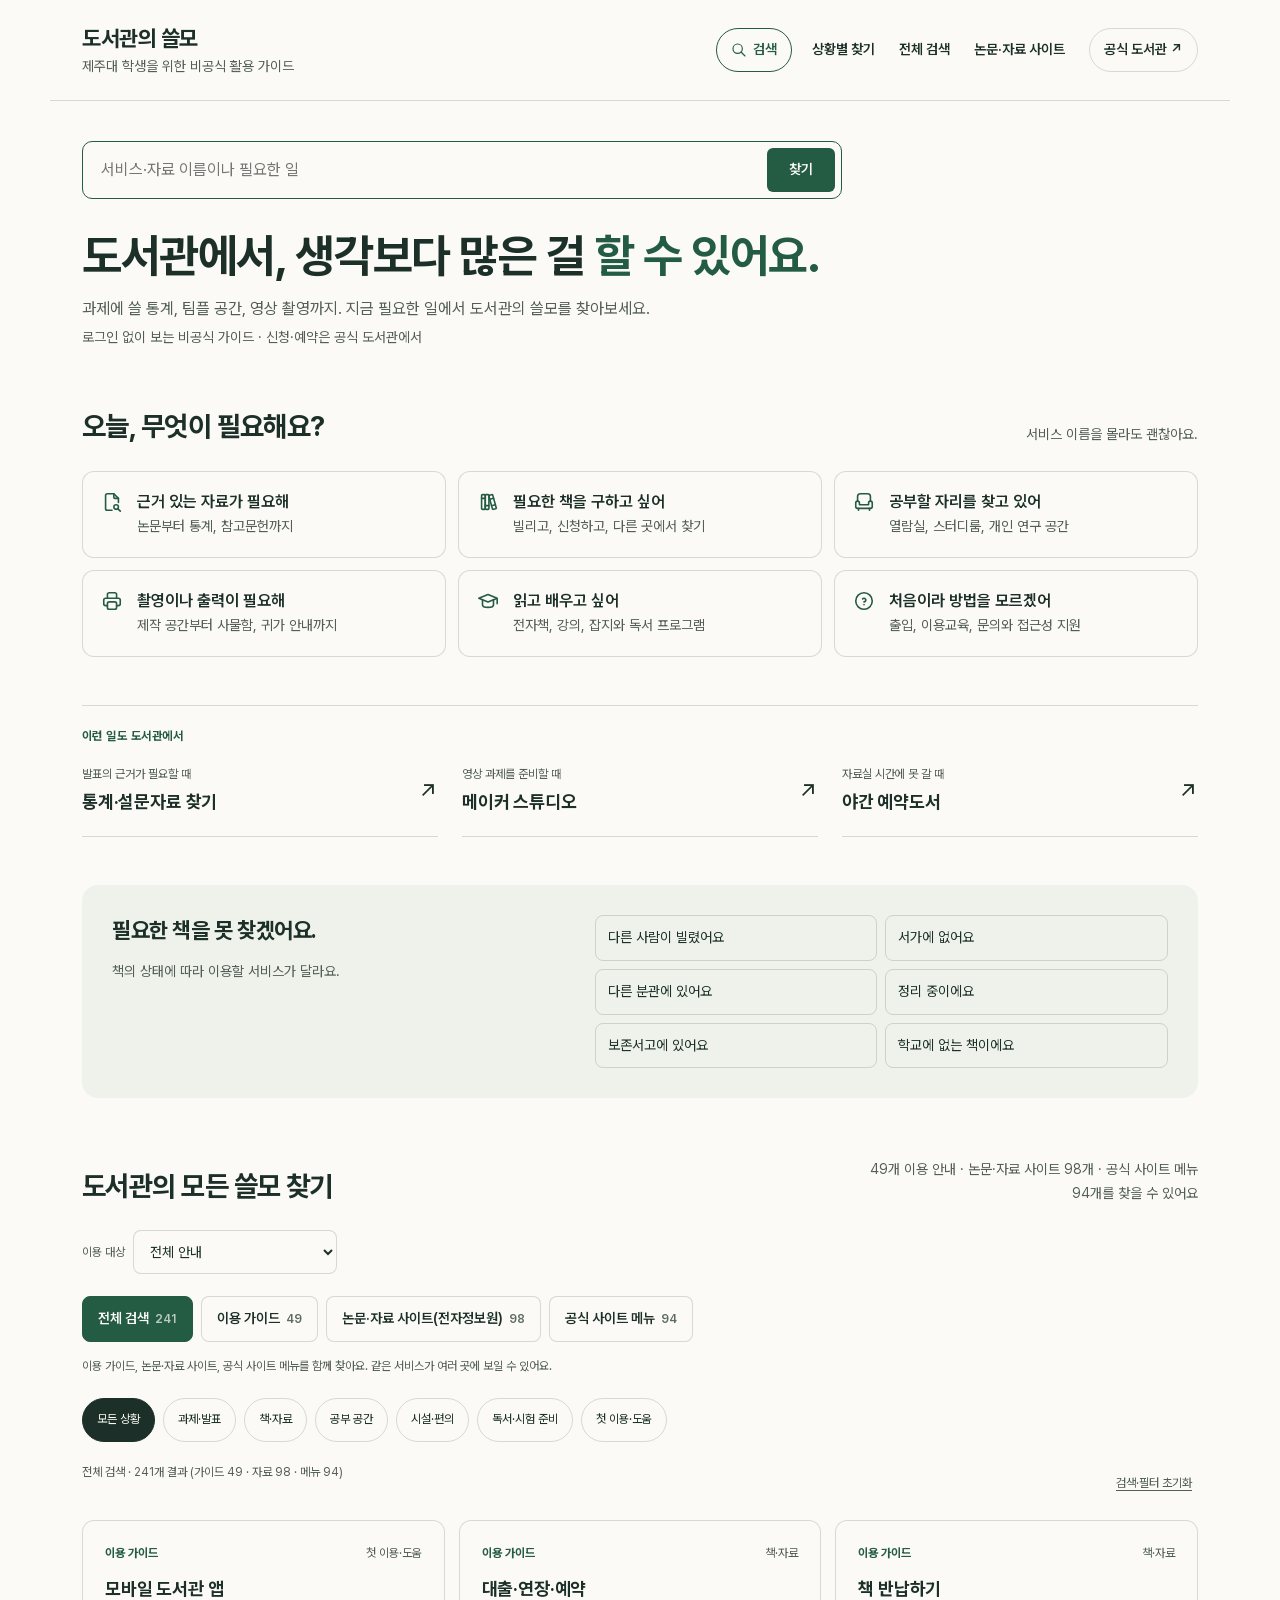
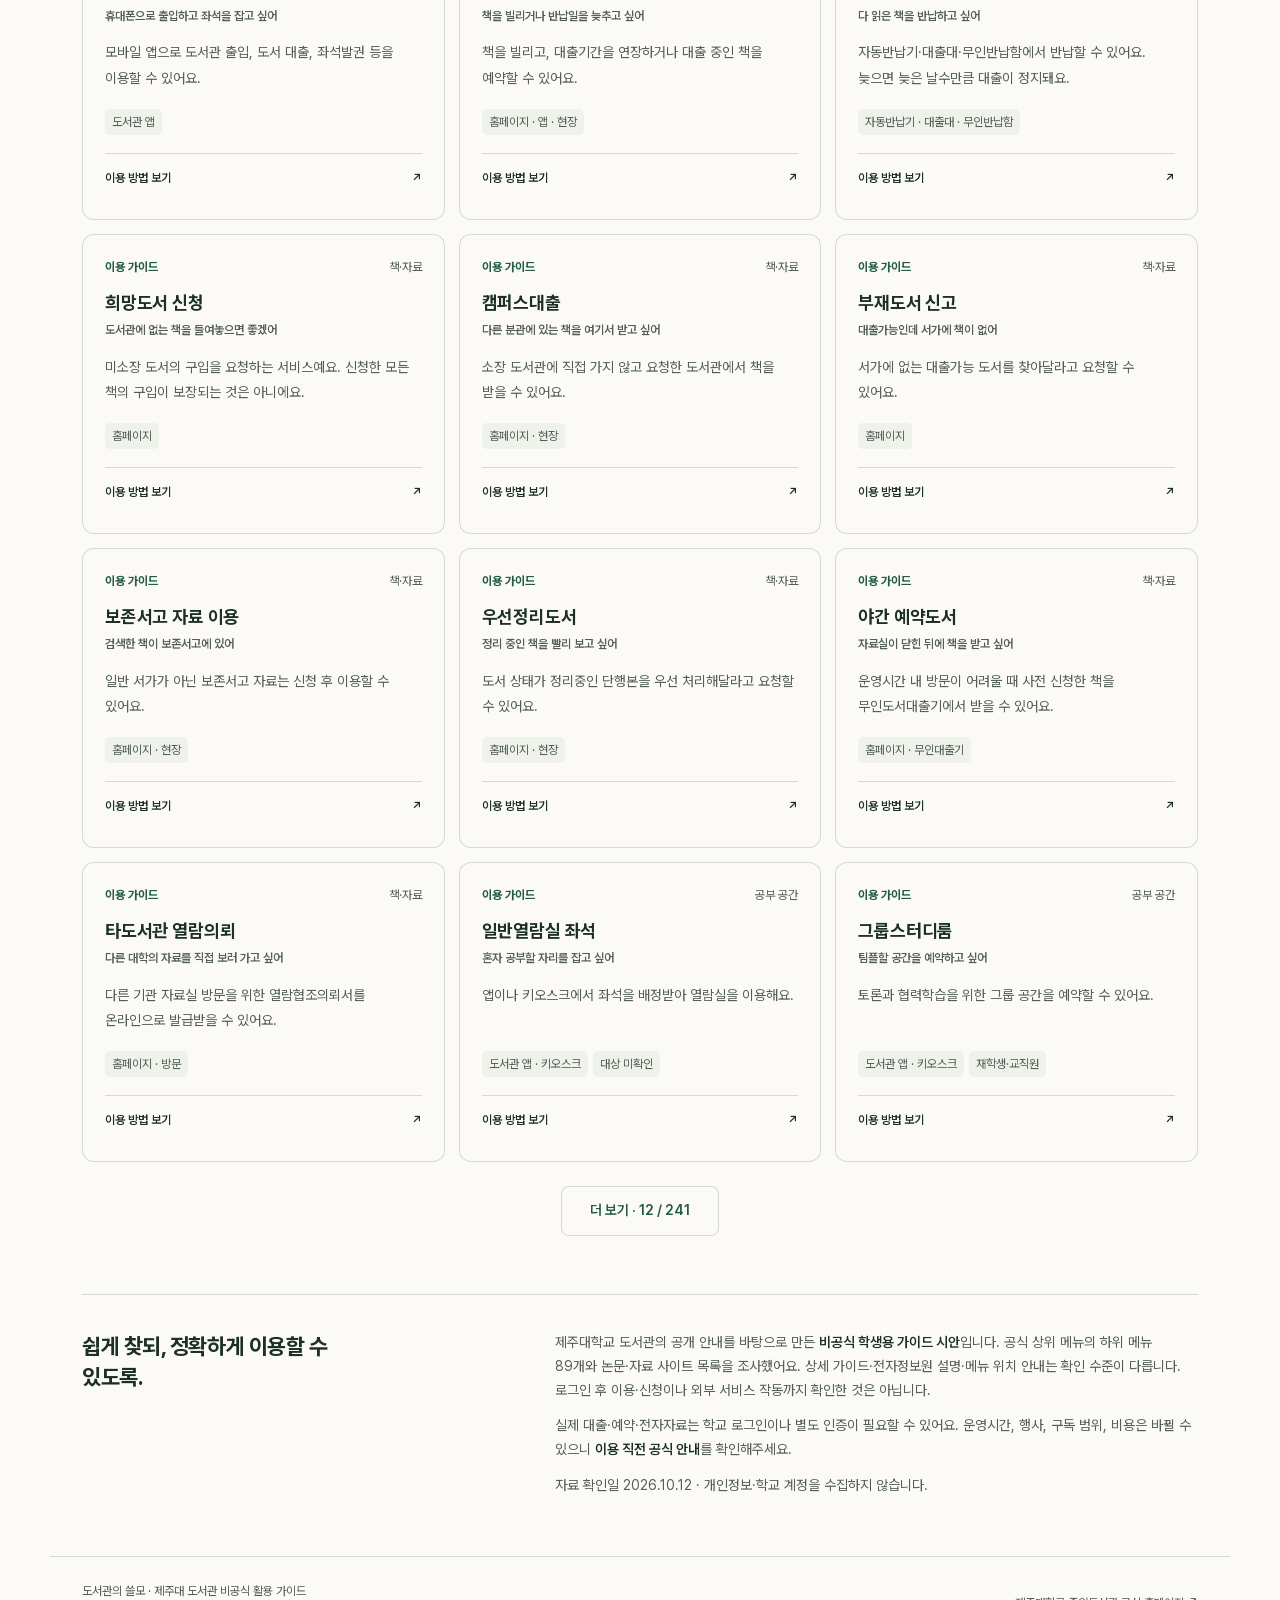
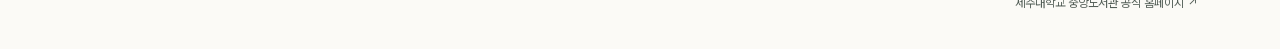
==== commit 2449263e: "디자인 시안 v1 (D21, 6차 교차 평가 — 사용자 확인 대기, main 미병합) - 색 5개(본문·보조 글자·초록·미색·옅은 초록) + 구분선·대화상자 뒤판만 본문색 투명도," ====
--- a/index.html
+++ b/index.html
@@ -1,11 +1,12 @@
 <!doctype html>
 <html lang="ko"><head><meta charset="utf-8"><meta name="viewport" content="width=device-width,initial-scale=1"><meta name="description" content="학생의 질문에서 시작하는 제주대학교 도서관 비공식 활용 가이드. 자료, 공부 공간, 과제 지원과 편의시설을 로그인 없이 찾아보세요."><title>도서관의 쓸모 | 제주대 도서관 비공식 활용 가이드</title><meta name="robots" content="noindex"><meta property="og:title" content="도서관의 쓸모 | 제주대 도서관 활용 가이드(비공식)"><meta property="og:description" content="학생의 질문에서 시작하는 제주대학교 도서관 비공식 활용 가이드"><meta property="og:type" content="website"><meta property="og:locale" content="ko_KR"><meta name="theme-color" content="#245b43"><link rel="icon" href="favicon.svg" type="image/svg+xml"><link rel="stylesheet" href="styles.css"><script src="data.js" defer></script><script src="js/config.js" defer></script><script src="js/lib.js" defer></script><script src="js/app.js" defer></script></head>
 <body><a class="skip" href="#services">서비스 목록으로 바로가기</a>
-<header class="site-header"><a class="brand" href="#top">도서관의 쓸모<span>제주대 학생을 위한 비공식 활용 가이드</span></a><button type="button" class="header-search" aria-label="검색창으로 이동">검색</button><nav aria-label="주요 메뉴"><a href="#situations">상황별 찾기</a><a href="#services" data-scope="all">전체 검색</a><a href="#services" data-scope="resource">논문·자료 사이트</a><a class="official" href="https://lib.jejunu.ac.kr/#/" target="_blank" rel="noopener noreferrer">공식 도서관 ↗</a></nav></header>
-<main id="top"><section id="notices" class="notices" aria-label="지금 이 시기 공지" hidden></section><section class="hero" aria-labelledby="hero-title"><div><div class="top-search"><form id="search-form" role="search"><label class="sr-only" for="search-input">서비스와 하고 싶은 일 검색</label><input id="search-input" type="search" placeholder="서비스·자료 이름이나 필요한 일을 검색하세요" autocomplete="off"><button type="submit">찾기</button></form></div><p class="eyebrow">책만 빌리는 곳인 줄 알았다면</p><h1 id="hero-title">도서관에서,<br>생각보다 많은 걸<br><span>할 수 있어요.</span></h1><p class="hero-copy">과제에 쓸 통계, 팀플 공간, 영상 촬영까지.<br>지금 필요한 일에서 도서관의 쓸모를 찾아보세요.</p><a class="primary" href="#situations">내 상황에 맞는 서비스 찾기 ↓</a><p class="access-note">이 가이드는 회원가입·로그인 없이 이용할 수 있어요.</p></div><aside class="hero-aside" aria-label="도서관 활용 예시"><p class="eyebrow">이런 일도 도서관에서</p><button type="button" data-open="stats"><span>발표의 근거가 필요할 때</span><strong>통계·설문자료 찾기</strong><b aria-hidden="true">↗</b></button><button type="button" data-open="maker"><span>영상 과제를 준비할 때</span><strong>메이커 스튜디오</strong><b aria-hidden="true">↗</b></button><button type="button" data-open="night"><span>자료실 시간에 못 갈 때</span><strong>야간 예약도서</strong><b aria-hidden="true">↗</b></button><div class="hero-foot">공식 안내를 학생의 질문으로 풀어봤어요.<br>예약·대출은 공식 서비스에서 진행합니다.</div></aside></section>
-<section id="situations" class="situations" aria-labelledby="situation-title"><div class="section-heading"><div><p class="eyebrow">내가 하려는 일부터</p><h2 id="situation-title">오늘, 무엇이 필요해요?</h2></div><p>서비스 이름을 몰라도 괜찮아요.</p></div><div id="category-grid" class="category-grid"></div></section>
-<section class="book-guide" aria-labelledby="book-title"><div><p class="eyebrow">하나의 문제, 여러 가지 해결법</p><h2 id="book-title">필요한 책을 못 찾겠어요.</h2><p>책의 상태에 따라 이용할 서비스가 달라요.</p></div><div class="book-options" id="book-options"><button data-book="loan" aria-pressed="false">다른 사람이 빌렸어요</button><button data-book="missing" aria-pressed="false">서가에 없어요</button><button data-book="campus" aria-pressed="false">다른 분관에 있어요</button><button data-book="priority" aria-pressed="false">정리 중이에요</button><button data-book="storage" aria-pressed="false">보존서고에 있어요</button><button data-book="not-owned" aria-pressed="false">학교에 없는 책이에요</button></div><div id="book-result" class="book-result" aria-live="polite" hidden></div></section>
-<section id="services" class="services" aria-labelledby="services-title"><div class="section-heading"><div><p class="eyebrow">필요할 때 꺼내 쓰는 도서관</p><h2 id="services-title" tabindex="-1">도서관의 모든 쓸모 찾기</h2></div><span class="coverage" id="coverage"></span></div><div class="search-row"><div class="audience-control"><label for="audience">이용 대상</label><select id="audience"><option value="all">전체 안내</option><option value="undergrad">학부생 (대학원 전용 제외)</option></select></div></div><div id="scope-tabs" class="scope-tabs" role="group" aria-label="검색 대상"></div><p id="scope-note" class="scope-note"></p><div id="category-tabs" class="tabs" role="group" aria-label="상황 분류"></div><div id="resource-filters" class="resource-filters" hidden><div><label for="resource-subject">용도·분야</label><select id="resource-subject"><option value="all">모든 분야</option></select></div><div><label for="resource-type">공식 분류</label><select id="resource-type"><option value="all">모든 분류</option></select></div><div><label for="resource-access">이용 상태</label><select id="resource-access"><option value="all">전체</option><option value="공개자료 안내">공개 자료</option><option value="시범서비스">시범 서비스</option><option value="이용 범위 확인">학교 이용 범위 확인 필요</option></select></div></div><div id="menu-filter" class="resource-filters" hidden><div><label for="menu-group">공식 메뉴 분류</label><select id="menu-group"><option value="all">전체 공식 메뉴</option></select></div></div><div id="active-filters" class="active-filters" role="group" aria-label="적용 중인 필터" hidden></div><div class="result-heading"><p id="result-count" aria-live="polite"></p><button id="reset" type="button">검색·필터 초기화</button></div><div id="service-grid" class="service-grid"></div><div class="load-more-row"><button id="load-more" type="button" hidden>더 보기</button></div><div id="empty" class="empty" hidden><h3>맞는 서비스를 찾지 못했어요.</h3><p>더 짧은 단어나 다른 표현으로 검색해보세요.<br>예: 시장 조사 → 통계, 팀 프로젝트 → 팀플</p><button type="button" class="secondary" id="empty-clear-filters" hidden>필터 모두 해제</button><a id="feedback-link" class="feedback-link" target="_blank" rel="noopener noreferrer" hidden>찾는 게 없거나 정보가 틀렸나요? 알려 주세요 ↗</a><button class="primary" id="empty-reset">전체 서비스 보기</button></div></section>
+<header class="site-header"><a class="brand" href="#top">도서관의 쓸모<span>제주대 학생을 위한 비공식 활용 가이드</span></a><button type="button" class="header-search" aria-label="검색창으로 이동"><svg class="header-search-icon" aria-hidden="true" focusable="false" viewBox="0 0 24 24" fill="none" stroke="currentColor" stroke-width="1.75" stroke-linecap="round" stroke-linejoin="round"><path d="M10 10m-7 0a7 7 0 1 0 14 0a7 7 0 1 0 -14 0"/><path d="M21 21l-6 -6"/></svg>검색</button><nav aria-label="주요 메뉴"><a href="#situations">상황별 찾기</a><a href="#services" data-scope="all">전체 검색</a><a href="#services" data-scope="resource">논문·자료 사이트</a><a class="official" href="https://lib.jejunu.ac.kr/#/" target="_blank" rel="noopener noreferrer">공식 도서관 ↗</a></nav></header>
+<main id="top"><section class="hero" aria-labelledby="hero-title"><div class="top-search"><form id="search-form" role="search"><label class="sr-only" for="search-input">서비스와 하고 싶은 일 검색</label><input id="search-input" type="search" placeholder="서비스·자료 이름이나 필요한 일" autocomplete="off"><button type="submit">찾기</button></form></div><section id="notices" class="notices" aria-label="지금 이 시기 공지" hidden></section><h1 id="hero-title">도서관에서, 생각보다 많은 걸 <span>할 수 있어요.</span></h1><p class="hero-copy">과제에 쓸 통계, 팀플 공간, 영상 촬영까지. 지금 필요한 일에서 도서관의 쓸모를 찾아보세요.</p><p class="access-note">로그인 없이 보는 비공식 가이드 · 신청·예약은 공식 도서관에서</p></section>
+<section id="situations" class="situations" aria-labelledby="situation-title"><div class="section-heading"><h2 id="situation-title">오늘, 무엇이 필요해요?</h2><p>서비스 이름을 몰라도 괜찮아요.</p></div><div id="category-grid" class="category-grid"><button type="button" class="category-card" data-category="assignment"><svg class="situation-icon" aria-hidden="true" focusable="false" viewBox="0 0 24 24" fill="none" stroke="currentColor" stroke-width="1.75" stroke-linecap="round" stroke-linejoin="round"><path d="M14 3v4a1 1 0 0 0 1 1h4"/><path d="M12 21h-5a2 2 0 0 1 -2 -2v-14a2 2 0 0 1 2 -2h7l5 5v4.5"/><path d="M16.5 17.5m-2.5 0a2.5 2.5 0 1 0 5 0a2.5 2.5 0 1 0 -5 0"/><path d="M18.5 19.5l2.5 2.5"/></svg><span><span class="category-question">근거 있는 자료가 필요해</span><span class="category-desc">논문부터 통계, 참고문헌까지</span></span></button><button type="button" class="category-card" data-category="books"><svg class="situation-icon" aria-hidden="true" focusable="false" viewBox="0 0 24 24" fill="none" stroke="currentColor" stroke-width="1.75" stroke-linecap="round" stroke-linejoin="round"><path d="M5 4m0 1a1 1 0 0 1 1 -1h2a1 1 0 0 1 1 1v14a1 1 0 0 1 -1 1h-2a1 1 0 0 1 -1 -1z"/><path d="M9 4m0 1a1 1 0 0 1 1 -1h2a1 1 0 0 1 1 1v14a1 1 0 0 1 -1 1h-2a1 1 0 0 1 -1 -1z"/><path d="M5 8h4"/><path d="M9 16h4"/><path d="M13.803 4.56l2.184 -.53c.562 -.135 1.133 .19 1.282 .732l3.695 13.418a1.02 1.02 0 0 1 -.634 1.219l-.133 .041l-2.184 .53c-.562 .135 -1.133 -.19 -1.282 -.732l-3.695 -13.418a1.02 1.02 0 0 1 .634 -1.219l.133 -.041z"/><path d="M14 9l4 -1"/><path d="M16 16l3.923 -.98"/></svg><span><span class="category-question">필요한 책을 구하고 싶어</span><span class="category-desc">빌리고, 신청하고, 다른 곳에서 찾기</span></span></button><button type="button" class="category-card" data-category="space"><svg class="situation-icon" aria-hidden="true" focusable="false" viewBox="0 0 24 24" fill="none" stroke="currentColor" stroke-width="1.75" stroke-linecap="round" stroke-linejoin="round"><path d="M5 11a2 2 0 0 1 2 2v2h10v-2a2 2 0 1 1 4 0v4a2 2 0 0 1 -2 2h-14a2 2 0 0 1 -2 -2v-4a2 2 0 0 1 2 -2z"/><path d="M5 11v-5a3 3 0 0 1 3 -3h8a3 3 0 0 1 3 3v5"/><path d="M6 19v2"/><path d="M18 19v2"/></svg><span><span class="category-question">공부할 자리를 찾고 있어</span><span class="category-desc">열람실, 스터디룸, 개인 연구 공간</span></span></button><button type="button" class="category-card" data-category="facilities"><svg class="situation-icon" aria-hidden="true" focusable="false" viewBox="0 0 24 24" fill="none" stroke="currentColor" stroke-width="1.75" stroke-linecap="round" stroke-linejoin="round"><path d="M17 17h2a2 2 0 0 0 2 -2v-4a2 2 0 0 0 -2 -2h-14a2 2 0 0 0 -2 2v4a2 2 0 0 0 2 2h2"/><path d="M17 9v-4a2 2 0 0 0 -2 -2h-6a2 2 0 0 0 -2 2v4"/><path d="M7 13m0 2a2 2 0 0 1 2 -2h6a2 2 0 0 1 2 2v4a2 2 0 0 1 -2 2h-6a2 2 0 0 1 -2 -2z"/></svg><span><span class="category-question">촬영이나 출력이 필요해</span><span class="category-desc">제작 공간부터 사물함, 귀가 안내까지</span></span></button><button type="button" class="category-card" data-category="reading"><svg class="situation-icon" aria-hidden="true" focusable="false" viewBox="0 0 24 24" fill="none" stroke="currentColor" stroke-width="1.75" stroke-linecap="round" stroke-linejoin="round"><path d="M22 9l-10 -4l-10 4l10 4l10 -4v6"/><path d="M6 10.6v5.4a6 3 0 0 0 12 0v-5.4"/></svg><span><span class="category-question">읽고 배우고 싶어</span><span class="category-desc">전자책, 강의, 잡지와 독서 프로그램</span></span></button><button type="button" class="category-card" data-category="start"><svg class="situation-icon" aria-hidden="true" focusable="false" viewBox="0 0 24 24" fill="none" stroke="currentColor" stroke-width="1.75" stroke-linecap="round" stroke-linejoin="round"><path d="M3 12a9 9 0 1 0 18 0a9 9 0 0 0 -18 0"/><path d="M12 16v.01"/><path d="M12 13a2 2 0 0 0 .914 -3.782a1.98 1.98 0 0 0 -2.414 .483"/></svg><span><span class="category-question">처음이라 방법을 모르겠어</span><span class="category-desc">출입, 이용교육, 문의와 접근성 지원</span></span></button></div></section>
+<aside class="hero-aside" aria-label="도서관 활용 예시"><p class="eyebrow">이런 일도 도서관에서</p><button type="button" data-open="stats"><span>발표의 근거가 필요할 때</span><strong>통계·설문자료 찾기</strong><b aria-hidden="true">↗</b></button><button type="button" data-open="maker"><span>영상 과제를 준비할 때</span><strong>메이커 스튜디오</strong><b aria-hidden="true">↗</b></button><button type="button" data-open="night"><span>자료실 시간에 못 갈 때</span><strong>야간 예약도서</strong><b aria-hidden="true">↗</b></button></aside>
+<section class="book-guide" aria-labelledby="book-title"><div><h2 id="book-title">필요한 책을 못 찾겠어요.</h2><p>책의 상태에 따라 이용할 서비스가 달라요.</p></div><div class="book-options" id="book-options"><button data-book="loan" aria-pressed="false">다른 사람이 빌렸어요</button><button data-book="missing" aria-pressed="false">서가에 없어요</button><button data-book="campus" aria-pressed="false">다른 분관에 있어요</button><button data-book="priority" aria-pressed="false">정리 중이에요</button><button data-book="storage" aria-pressed="false">보존서고에 있어요</button><button data-book="not-owned" aria-pressed="false">학교에 없는 책이에요</button></div><div id="book-result" class="book-result" aria-live="polite" hidden></div></section>
+<section id="services" class="services" aria-labelledby="services-title"><div class="section-heading"><div><h2 id="services-title" tabindex="-1">도서관의 모든 쓸모 찾기</h2></div><span class="coverage" id="coverage"></span></div><div class="search-row"><div class="audience-control"><label for="audience">이용 대상</label><select id="audience"><option value="all">전체 안내</option><option value="undergrad">학부생 (대학원 전용 제외)</option></select></div></div><div id="scope-tabs" class="scope-tabs" role="group" aria-label="검색 대상"></div><p id="scope-note" class="scope-note"></p><div id="category-tabs" class="tabs" role="group" aria-label="상황 분류"></div><div id="resource-filters" class="resource-filters" hidden><div><label for="resource-subject">용도·분야</label><select id="resource-subject"><option value="all">모든 분야</option></select></div><div><label for="resource-type">공식 분류</label><select id="resource-type"><option value="all">모든 분류</option></select></div><div><label for="resource-access">이용 상태</label><select id="resource-access"><option value="all">전체</option><option value="공개자료 안내">공개 자료</option><option value="시범서비스">시범 서비스</option><option value="이용 범위 확인">학교 이용 범위 확인 필요</option></select></div></div><div id="menu-filter" class="resource-filters" hidden><div><label for="menu-group">공식 메뉴 분류</label><select id="menu-group"><option value="all">전체 공식 메뉴</option></select></div></div><div id="active-filters" class="active-filters" role="group" aria-label="적용 중인 필터" hidden></div><div class="result-heading"><p id="result-count" aria-live="polite"></p><button id="reset" type="button">검색·필터 초기화</button></div><div id="service-grid" class="service-grid"></div><div class="load-more-row"><button id="load-more" type="button" hidden>더 보기</button></div><div id="empty" class="empty" hidden><h3>맞는 서비스를 찾지 못했어요.</h3><p>더 짧은 단어나 다른 표현으로 검색해보세요.<br>예: 시장 조사 → 통계, 팀 프로젝트 → 팀플</p><button type="button" class="secondary" id="empty-clear-filters" hidden>필터 모두 해제</button><a id="feedback-link" class="feedback-link" target="_blank" rel="noopener noreferrer" hidden>찾는 게 없거나 정보가 틀렸나요? 알려 주세요 ↗</a><button class="primary" id="empty-reset">전체 서비스 보기</button></div></section>
 <section class="about" aria-labelledby="about-title"><h2 id="about-title">쉽게 찾되, 정확하게 이용할 수 있도록.</h2><div><p>제주대학교 도서관의 공개 안내를 바탕으로 만든 <strong>비공식 학생용 가이드 시안</strong>입니다. 공식 상위 메뉴의 하위 메뉴 89개와 논문·자료 사이트 목록을 조사했어요. 상세 가이드·전자정보원 설명·메뉴 위치 안내는 확인 수준이 다릅니다. 로그인 후 이용·신청이나 외부 서비스 작동까지 확인한 것은 아닙니다.</p><p>실제 대출·예약·전자자료는 학교 로그인이나 별도 인증이 필요할 수 있어요. 운영시간, 행사, 구독 범위, 비용은 바뀔 수 있으니 <strong>이용 직전 공식 안내</strong>를 확인해주세요.</p><p class="muted">자료 확인일 <span id="checked-at"></span> · 개인정보·학교 계정을 수집하지 않습니다.</p></div></section></main>
 <footer><p>도서관의 쓸모 · 제주대 도서관 비공식 활용 가이드</p><a href="https://lib.jejunu.ac.kr/#/" target="_blank" rel="noopener noreferrer">제주대학교 중앙도서관 공식 홈페이지 ↗</a></footer>
 <dialog id="detail-dialog" aria-labelledby="detail-title"><div class="dialog-top"><p id="detail-category" class="eyebrow"></p><button id="close-dialog" type="button" aria-label="상세 안내 닫기">닫기 ×</button></div><div id="detail-content"></div></dialog>
--- a/styles.css
+++ b/styles.css
@@ -1,13 +1,30 @@
 :root {
+  /* 색 5개(사용자 규칙: 대표색·본문·보조 글자·바탕·옅은 면). 구분선과 대화상자 뒤판만 본문색 투명도(D21) */
   --ink:#1c3029;
   --muted:#535e57;
   --green:#245b43;
   --paper:#fbfaf6;
-  --line:#dddeda;
   --soft:#eef2ea;
-  --white:#fff;
+  --line:rgb(28 48 41 / 16%);
+  --scrim:rgb(28 48 41 / 50%);
+  /* 글자 7단계 · 굵기 3단계(400·600·700) */
+  --fs-xs:12px;
+  --fs-sm:14px;
+  --fs-md:16px;
+  --fs-lg:18px;
+  --fs-xl:22px;
+  --fs-2xl:28px;
+  --fs-display:clamp(30px,4vw,46px);
   --radius:16px;
-  --font:system-ui,-apple-system,"Segoe UI","Malgun Gothic",sans-serif;
+  --font:"GuideSans",system-ui,-apple-system,BlinkMacSystemFont,"Segoe UI","Malgun Gothic",sans-serif;
+}
+/* 본문 글꼴: Pretendard 1.3.9의 KS X 1001 한글·영문 서브셋(굵기 400~700, OFL 수정본이라 이름을 바꿈 — fonts/README.md) */
+@font-face {
+  font-family:"GuideSans";
+  src:url("fonts/guide-sans.woff2") format("woff2");
+  font-weight:400 700;
+  font-style:normal;
+  font-display:swap;
 }
 * {
   box-sizing:border-box;
@@ -20,7 +37,7 @@
   margin:0;
   background:var(--paper);
   color:var(--ink);
-  font:15px/1.7 var(--font);
+  font:var(--fs-md)/1.7 var(--font);
   word-break:keep-all;
 }
 a {
@@ -48,7 +65,7 @@
   position:absolute;
   top:-70px;
   left:20px;
-  background:white;
+  background:var(--paper);
   padding:12px;
   z-index:10;
 }
@@ -66,16 +83,16 @@
   border-bottom:1px solid var(--line);
 }
 .brand {
-  font-size:22px;
-  font-weight:750;
-  letter-spacing:-1px;
+  font-size:var(--fs-xl);
+  font-weight:700;
+  letter-spacing:-0.02em;
   line-height:1.25;
 }
 .brand span {
   display:block;
-  font-size:11px;
+  font-size:var(--fs-sm);
   letter-spacing:0;
-  font-weight:500;
+  font-weight:400;
   color:var(--muted);
   margin-top:5px;
 }
@@ -83,7 +100,7 @@
   display:flex;
   gap:24px;
   align-items:center;
-  font-size:13px;
+  font-size:var(--fs-sm);
   font-weight:600;
 }
 .official {
@@ -97,33 +114,30 @@
   padding:0 32px;
 }
 .hero {
-  display:grid;
-  grid-template-columns:1.25fr 1fr;
-  gap:64px;
-  padding:64px 0 54px;
-  align-items:center;
+  max-width:760px;
+  padding:40px 0 32px;
 }
 .eyebrow {
-  font-size:12px;
+  font-size:var(--fs-xs);
   font-weight:700;
   letter-spacing:.04em;
   margin:0 0 12px;
   color:var(--green);
 }
 h1 {
-  font-size:clamp(34px,4.5vw,56px);
-  line-height:1.3;
-  letter-spacing:-2px;
-  margin:0 0 20px;
-  font-weight:760;
+  font-size:var(--fs-display);
+  line-height:1.25;
+  letter-spacing:-0.03em;
+  margin:28px 0 10px;
+  font-weight:700;
 }
 h1 span {
   color:var(--green);
 }
 .hero-copy {
-  font-size:16px;
-  color:var(--muted);
-  margin:0 0 24px;
+  font-size:var(--fs-md);
+  color:var(--muted);
+  margin:0 0 4px;
 }
 .primary {
   display:inline-flex;
@@ -133,29 +147,32 @@
   border-radius:8px;
   padding:13px 20px;
   background:var(--green);
-  color:white;
-  font-size:14px;
-  font-weight:650;
+  color:var(--paper);
+  font-size:var(--fs-sm);
+  font-weight:600;
 }
 .access-note {
-  font-size:12px;
-  color:var(--muted);
-  margin-top:15px;
+  font-size:var(--fs-sm);
+  color:var(--muted);
+  margin:0;
 }
 .hero-aside {
-  border:1px solid var(--line);
-  border-radius:var(--radius);
-  padding:26px;
-  background:#f0f3ec;
+  display:grid;
+  grid-template-columns:repeat(3,minmax(0,1fr));
+  gap:0 24px;
+  border-top:1px solid var(--line);
+  padding:20px 0 0;
+  margin:0 0 48px;
 }
 .hero-aside .eyebrow {
-  margin-bottom:10px;
+  grid-column:1/-1;
+  margin-bottom:0;
 }
 .hero-aside button {
   position:relative;
   background:none;
   border:0;
-  border-bottom:1px solid #d3ddd2;
+  border-bottom:1px solid var(--line);
   display:block;
   text-align:left;
   width:100%;
@@ -166,27 +183,21 @@
 }
 .hero-aside button span {
   display:block;
-  font-size:12px;
+  font-size:var(--fs-xs);
   color:var(--muted);
 }
 .hero-aside strong {
   display:block;
-  font-size:21px;
-  letter-spacing:-.7px;
+  font-size:var(--fs-lg);
+  letter-spacing:-0.01em;
   margin-top:3px;
 }
 .hero-aside b {
   position:absolute;
   right:0;
   top:28px;
-  font-size:22px;
+  font-size:var(--fs-xl);
   font-weight:400;
-}
-.hero-foot {
-  font-size:12px;
-  line-height:1.7;
-  color:var(--muted);
-  padding-top:20px;
 }
 .section-heading {
   display:flex;
@@ -196,9 +207,9 @@
   margin-bottom:24px;
 }
 h2 {
-  font-size:28px;
+  font-size:var(--fs-2xl);
   line-height:1.4;
-  letter-spacing:-1px;
+  letter-spacing:-0.02em;
   margin:0;
 }
 .section-heading .eyebrow {
@@ -207,7 +218,7 @@
 .section-heading>p {
   margin:0;
   color:var(--muted);
-  font-size:13px;
+  font-size:var(--fs-sm);
 }
 .situations {
   padding:26px 0 48px;
@@ -218,50 +229,53 @@
   gap:12px;
 }
 .category-card {
-  padding:22px;
-  background:var(--white);
+  display:flex;
+  gap:14px;
+  align-items:flex-start;
+  padding:18px;
+  background:var(--paper);
   border:1px solid var(--line);
   border-radius:12px;
   text-align:left;
   transition:border-color .15s,background .15s;
 }
+.situation-icon {
+  flex:none;
+  width:22px;
+  height:22px;
+  margin-top:1px;
+  color:var(--green);
+}
 .category-card:hover {
   background:var(--soft);
-  border-color:#85a18e;
-}
-.category-index {
-  font-size:11px;
-  color:var(--muted);
-  display:flex;
-  justify-content:space-between;
-  margin-bottom:14px;
+  border-color:var(--green);
 }
 .category-card .category-question {
   display:block;
-  font-size:18px;
-  letter-spacing:-.5px;
-  line-height:1.5;
-  margin:0 0 5px;
-}
-.category-card p {
-  font-size:12px;
-  color:var(--muted);
-  margin:0;
+  font-size:var(--fs-md);
+  font-weight:600;
+  line-height:1.45;
+  margin:0 0 2px;
+}
+.category-desc {
+  display:block;
+  font-size:var(--fs-sm);
+  color:var(--muted);
 }
 .book-guide {
   display:grid;
   grid-template-columns:1fr 1.25fr;
   gap:24px;
-  background:#e9eee4;
+  background:var(--soft);
   border-radius:var(--radius);
   padding:30px;
   margin-bottom:60px;
 }
 .book-guide h2 {
-  font-size:23px;
+  font-size:var(--fs-xl);
 }
 .book-guide p:not(.eyebrow) {
-  font-size:13px;
+  font-size:var(--fs-sm);
   color:var(--muted);
   margin-bottom:0;
 }
@@ -273,19 +287,19 @@
 }
 .book-options button {
   padding:10px 12px;
-  border:1px solid #cdd7c9;
+  border:1px solid var(--line);
   background:transparent;
   border-radius:8px;
   text-align:left;
-  font-size:13px;
+  font-size:var(--fs-sm);
 }
 .book-options button:hover,.book-options button[aria-pressed=true] {
-  background:white;
+  background:var(--paper);
   border-color:var(--green);
 }
 .book-result {
   grid-column:1/-1;
-  border-top:1px solid #cdd7c9;
+  border-top:1px solid var(--line);
   padding-top:16px;
 }
 .book-result p {
@@ -294,11 +308,11 @@
 .book-result button {
   margin-right:8px;
   margin-top:8px;
-  background:white;
-  border:1px solid #cdd7c9;
+  background:var(--paper);
+  border:1px solid var(--line);
   border-radius:8px;
   padding:9px 14px;
-  font-size:13px;
+  font-size:var(--fs-sm);
 }
 .services {
   padding-bottom:58px;
@@ -312,9 +326,9 @@
   display:flex;
   flex:1;
   min-width:0;
-  border:1px solid #b3beb4;
+  border:1px solid var(--green);
   border-radius:10px;
-  background:white;
+  background:var(--paper);
   overflow:hidden;
 }
 #search-form input {
@@ -324,32 +338,32 @@
   background:none;
   padding:14px 18px;
   outline-offset:-4px;
-  font-size:14px;
+  font-size:var(--fs-md);
 }
 #search-form button {
   margin:6px;
   border:0;
   border-radius:6px;
   background:var(--green);
-  color:white;
+  color:var(--paper);
   padding:6px 22px;
-  font-size:13px;
-  font-weight:650;
+  font-size:var(--fs-sm);
+  font-weight:600;
 }
 .audience-control {
   display:flex;
   align-items:center;
   gap:8px;
-  font-size:12px;
+  font-size:var(--fs-xs);
   color:var(--muted);
 }
 select {
   padding:12px 30px 12px 12px;
   border:1px solid var(--line);
   border-radius:8px;
-  background:white;
+  background:var(--paper);
   color:var(--ink);
-  font-size:13px;
+  font-size:var(--fs-sm);
 }
 .tabs {
   display:flex;
@@ -362,18 +376,18 @@
   background:transparent;
   border-radius:30px;
   padding:7px 14px;
-  font-size:12px;
+  font-size:var(--fs-xs);
 }
 .tabs button[aria-pressed=true] {
   background:var(--ink);
-  color:white;
+  color:var(--paper);
   border-color:var(--ink);
 }
 .result-heading button {
   border:0;
   background:none;
   color:var(--muted);
-  font-size:12px;
+  font-size:var(--fs-xs);
   text-decoration:underline;
   text-underline-offset:3px;
 }
@@ -383,7 +397,7 @@
   gap:14px;
 }
 .service-card {
-  background:white;
+  background:var(--paper);
   border:1px solid var(--line);
   border-radius:12px;
   padding:22px;
@@ -392,18 +406,18 @@
   align-items:flex-start;
 }
 .service-category {
-  font-size:11px;
+  font-size:var(--fs-xs);
   color:var(--green);
   margin:0 0 12px;
 }
 .service-question {
-  font-size:12px;
+  font-size:var(--fs-xs);
   font-weight:600;
   color:var(--muted);
   margin:0 0 14px;
 }
 .service-description {
-  font-size:13px;
+  font-size:var(--fs-sm);
   color:var(--muted);
   line-height:1.8;
   margin:0 0 18px;
@@ -415,16 +429,12 @@
   margin-top:auto;
 }
 .badge {
-  font-size:10px;
+  font-size:var(--fs-xs);
   line-height:1.5;
   border-radius:5px;
   padding:4px 7px;
   background:var(--soft);
-  color:#546659;
-}
-.badge.target {
-  background:#eee9df;
-  color:#6a5b42;
+  color:var(--muted);
 }
 .service-card button {
   border:0;
@@ -435,8 +445,8 @@
   display:flex;
   justify-content:space-between;
   background:none;
-  font-size:12px;
-  font-weight:650;
+  font-size:var(--fs-xs);
+  font-weight:600;
 }
 .service-card button:hover {
   color:var(--green);
@@ -449,11 +459,11 @@
 }
 .empty h3 {
   margin:0;
-  font-size:21px;
+  font-size:var(--fs-lg);
 }
 .empty p {
   color:var(--muted);
-  font-size:13px;
+  font-size:var(--fs-sm);
 }
 .about {
   display:grid;
@@ -463,11 +473,11 @@
   padding:36px 0 46px;
 }
 .about h2 {
-  font-size:22px;
+  font-size:var(--fs-xl);
   max-width:260px;
 }
 .about p {
-  font-size:13px;
+  font-size:var(--fs-sm);
   color:var(--muted);
   margin:0 0 12px;
 }
@@ -483,7 +493,7 @@
   display:flex;
   justify-content:space-between;
   gap:16px;
-  font-size:11px;
+  font-size:var(--fs-xs);
   color:var(--muted);
 }
 footer p {
@@ -510,14 +520,20 @@
   overflow:auto;
 }
 dialog::backdrop {
-  background:rgba(17,32,24,.5);
+  background:var(--scrim);
 }
 .dialog-top {
   display:flex;
   justify-content:space-between;
   align-items:center;
   gap:16px;
-  margin-bottom:16px;
+  position:sticky;
+  top:-28px;  /* 대화상자 안쪽 여백만큼 올려 맨 위에 붙인다 */
+  z-index:2;
+  margin:-28px -28px 16px;
+  padding:14px 28px 10px;
+  background:var(--paper);
+  border-bottom:1px solid var(--line);
 }
 .dialog-top .eyebrow {
   margin:0;
@@ -527,18 +543,18 @@
   border-radius:7px;
   padding:6px 12px;
   background:none;
-  font-size:12px;
+  font-size:var(--fs-xs);
 }
 dialog h2 {
-  font-size:28px;
+  font-size:var(--fs-2xl);
 }
 dialog .detail-question {
   color:var(--muted);
-  font-size:14px;
+  font-size:var(--fs-sm);
   margin:4px 0 20px;
 }
 .detail-summary {
-  font-size:15px;
+  font-size:var(--fs-md);
 }
 .detail-facts {
   display:grid;
@@ -550,30 +566,30 @@
   margin:24px 0;
 }
 .detail-facts dt {
-  font-size:11px;
+  font-size:var(--fs-xs);
   color:var(--muted);
 }
 .detail-facts dd {
   margin:4px 0 0;
-  font-size:12px;
-  font-weight:650;
+  font-size:var(--fs-xs);
+  font-weight:600;
 }
 dialog h3 {
-  font-size:16px;
+  font-size:var(--fs-md);
   margin:25px 0 10px;
 }
 dialog ol {
   padding-left:22px;
-  font-size:14px;
+  font-size:var(--fs-sm);
 }
 dialog li {
   padding:5px 0;
 }
 .detail-warning {
-  border-left:3px solid #9aaa8f;
+  border-left:3px solid var(--green);
   padding:12px 15px;
   background:var(--soft);
-  font-size:13px;
+  font-size:var(--fs-sm);
 }
 .detail-source {
   margin-top:25px;
@@ -581,7 +597,7 @@
   border-top:1px solid var(--line);
 }
 .detail-source p {
-  font-size:11px;
+  font-size:var(--fs-xs);
   color:var(--muted);
   margin:12px 0 0;
 }
@@ -594,10 +610,10 @@
   gap:8px;
 }
 .related button {
-  font-size:12px;
+  font-size:var(--fs-xs);
   padding:8px 12px;
   border:1px solid var(--line);
-  background:white;
+  background:var(--paper);
   border-radius:7px;
 }
 .noscript {
@@ -605,12 +621,8 @@
   text-align:center;
 }
 @media(max-width:850px) {
-  .hero {
-    gap:32px;
-    grid-template-columns:1fr 1fr;
-  }
   .hero h1 {
-    font-size:40px;
+    font-size:var(--fs-display);
   }
   .service-grid {
     grid-template-columns:repeat(2,minmax(0,1fr));
@@ -644,37 +656,32 @@
     align-items:flex-start;
   }
   .brand {
-    font-size:20px;
+    font-size:var(--fs-lg);
   }
   .brand span {
-    font-size:10px;
+    font-size:var(--fs-xs);
   }
   .official {
-    font-size:11px;
+    font-size:var(--fs-xs);
     padding:7px 10px;
   }
   .hero {
+    padding:20px 0 24px;
+  }
+  .hero h1 {
+    font-size:var(--fs-display);
+  }
+  .hero-copy {
+    font-size:var(--fs-sm);
+  }
+  .hero-aside {
     grid-template-columns:1fr;
-    padding:36px 0 30px;
-    gap:28px;
-  }
-  .hero h1 {
-    font-size:40px;
-  }
-  .hero-copy {
-    font-size:14px;
-  }
-  .hero-aside {
-    padding:20px;
   }
   .hero-aside strong {
-    font-size:19px;
+    font-size:var(--fs-lg);
   }
   .hero-aside button {
     padding:14px 32px 14px 0;
-  }
-  .hero-foot {
-    padding-top:14px;
   }
   .section-heading {
     align-items:flex-start;
@@ -683,30 +690,24 @@
     margin-bottom:18px;
   }
   h2 {
-    font-size:24px;
+    font-size:var(--fs-xl);
   }
   .category-grid {
+    grid-template-columns:1fr;
     gap:8px;
   }
   .category-card {
-    padding:16px 12px;
+    padding:14px 16px;
   }
   .category-card .category-question {
-    font-size:15px;
-  }
-  .category-card p {
-    font-size:11px;
-  }
-  .category-index {
-    font-size:10px;
-    margin-bottom:10px;
+    font-size:var(--fs-md);
   }
   .book-guide {
     padding:22px 18px;
     margin-bottom:40px;
   }
   .book-options button {
-    font-size:12px;
+    font-size:var(--fs-xs);
     padding:10px;
   }
   .service-grid {
@@ -716,7 +717,7 @@
     padding:20px;
   }
   #search-form input {
-    font-size:12px;
+    font-size:var(--fs-md);
     padding:13px 12px;
   }
   #search-form button {
@@ -726,7 +727,7 @@
     gap:6px;
   }
   .tabs button {
-    font-size:11px;
+    font-size:var(--fs-xs);
     padding:6px 11px;
   }
   .about {
@@ -735,7 +736,7 @@
   }
   .about h2 {
     max-width:none;
-    font-size:20px;
+    font-size:var(--fs-lg);
   }
   footer {
     padding:22px 20px;
@@ -756,8 +757,13 @@
   dialog {
     padding:22px;
   }
+  .dialog-top {
+    top:-22px;
+    margin:-22px -22px 14px;
+    padding:10px 22px 8px;
+  }
   dialog h2 {
-    font-size:24px;
+    font-size:var(--fs-xl);
   }
 }
 @media(prefers-reduced-motion:reduce) {
@@ -772,7 +778,7 @@
 .coverage {
   margin:0;
   color:var(--muted);
-  font-size:13px;
+  font-size:var(--fs-sm);
   max-width:340px;
   text-align:right;
 }
@@ -785,24 +791,24 @@
 .scope-tabs button {
   border:1px solid var(--line);
   border-radius:8px;
-  background:white;
+  background:var(--paper);
   padding:10px 15px;
-  font-size:13px;
+  font-size:var(--fs-sm);
   font-weight:600;
 }
 .scope-tabs button[aria-pressed=true] {
   background:var(--green);
   border-color:var(--green);
-  color:white;
+  color:var(--paper);
 }
 .scope-count {
   display:inline-block;
   margin-left:6px;
   opacity:.7;
-  font-size:11px;
+  font-size:var(--fs-xs);
 }
 .scope-note {
-  font-size:12px;
+  font-size:var(--fs-xs);
   color:var(--muted);
   margin:13px 0 0;
   line-height:1.9;
@@ -820,7 +826,7 @@
   display:flex;
   align-items:center;
   gap:8px;
-  font-size:12px;
+  font-size:var(--fs-xs);
   color:var(--muted);
 }
 .resource-filters select {
@@ -834,7 +840,7 @@
   width:100%;
   gap:10px;
   margin-bottom:12px;
-  font-size:10px;
+  font-size:var(--fs-xs);
   color:var(--muted);
 }
 .record-kind span:first-child {
@@ -842,23 +848,15 @@
   color:var(--green);
 }
 .service-card .official-path {
-  font-size:12px;
+  font-size:var(--fs-xs);
   color:var(--muted);
   line-height:1.8;
   word-break:break-word;
 }
-.badge.trial {
-  background:#f4eadb;
-  color:#77522a;
-}
-.badge.open {
-  background:#e8efea;
-  color:#365f44;
-}
 .service-card h3 {
-  font-size:19px;
+  font-size:var(--fs-lg);
   line-height:1.5;
-  letter-spacing:-.5px;
+  letter-spacing:-0.01em;
   margin:0 0 4px;
   overflow-wrap:anywhere;
   word-break:keep-all;
@@ -871,17 +869,17 @@
   padding:12px 28px;
   border:1px solid var(--line);
   border-radius:8px;
-  background:white;
-  font-size:13px;
+  background:var(--paper);
+  font-size:var(--fs-sm);
   color:var(--green);
   font-weight:600;
 }
 .official-excerpt {
-  font-size:13px;
+  font-size:var(--fs-sm);
   white-space:pre-wrap;
   word-break:break-word;
   color:var(--muted);
-  background:white;
+  background:var(--paper);
   border:1px solid var(--line);
   border-radius:10px;
   padding:16px;
@@ -896,17 +894,17 @@
   padding:8px 12px;
   border:1px solid var(--line);
   border-radius:7px;
-  background:white;
-  font-size:12px;
+  background:var(--paper);
+  font-size:var(--fs-xs);
   color:var(--green);
 }
 .material-note {
-  font-size:12px;
+  font-size:var(--fs-xs);
   color:var(--muted);
   line-height:1.8;
 }
 .kind-note {
-  font-size:12px;
+  font-size:var(--fs-xs);
   color:var(--muted);
   line-height:1.8;
   border-bottom:1px solid var(--line);
@@ -916,7 +914,7 @@
   display:flex;
   justify-content:space-between;
   margin:20px 0 14px;
-  font-size:12px;
+  font-size:var(--fs-xs);
   color:var(--muted);
   align-items:flex-start;
   gap:14px;
@@ -934,12 +932,12 @@
     gap:6px;
   }
   .scope-tabs button {
-    font-size:11px;
+    font-size:var(--fs-xs);
     padding:8px 10px;
   }
   .scope-count {
     margin-left:3px;
-    font-size:10px;
+    font-size:var(--fs-xs);
   }
   .resource-filters {
     display:grid;
@@ -956,19 +954,76 @@
     width:100%;
   }
   .scope-note {
-    font-size:11px;
+    font-size:var(--fs-xs);
   }
   .service-card h3 {
-    font-size:18px;
+    font-size:var(--fs-lg);
   }
 }
 .notices {
-  margin: 16px auto 0;
-  max-width: 1180px;
-  padding: 12px 18px;
-  border: 1px solid var(--green);
-  border-radius: var(--radius);
-  background: var(--soft);
+  margin:12px 0 0;
+  border:1px solid var(--line);
+  border-radius:12px;
+  background:var(--soft);
+}
+.notices summary {
+  display:flex;
+  align-items:center;
+  gap:8px;
+  min-height:44px;
+  padding:0 14px;
+  cursor:pointer;
+  list-style:none;
+  font-size:var(--fs-sm);
+}
+.notices summary::-webkit-details-marker {
+  display:none;
+}
+.notices summary::after {
+  content:"펼치기";
+  flex:none;
+  margin-left:auto;
+  color:var(--green);
+  font-weight:600;
+}
+.notices details[open] summary::after {
+  content:"접기";
+}
+.notice-label {
+  flex:none;
+  font-weight:700;
+  color:var(--green);
+}
+.notice-first {
+  min-width:0;
+  overflow:hidden;
+  text-overflow:ellipsis;
+  white-space:nowrap;
+}
+.notices details[open] .notice-first {
+  visibility:hidden;
+}
+.notices details ul {
+  margin:0;
+  padding:4px 14px 0 32px;
+  border-top:1px solid var(--line);
+}
+.notices details li {
+  padding:8px 0 2px;
+}
+.notice-meta {
+  display:block;
+  font-size:var(--fs-xs);
+  color:var(--muted);
+}
+.notice-meta .notice-period {
+  margin:0;
+}
+.notice-checked {
+  margin:0;
+  padding:4px 14px 10px;
+  font-size:var(--fs-xs);
+  color:var(--muted);
 }
 .notices ul,
 .detail-notices ul {
@@ -978,7 +1033,7 @@
 .notice-period,
 .notice-source {
   color: var(--muted);
-  font-size: 0.9em;
+  font-size: var(--fs-sm);
   margin-left: 6px;
 }
 .detail-top {
@@ -992,31 +1047,38 @@
 .find-hint {
   margin: 0;
   color: var(--muted);
-  font-size: 0.92em;
+  font-size: var(--fs-sm);
 }
 .detail-conditions {
-  display: grid;
-  grid-template-columns: repeat(3, minmax(0, 1fr));
-  gap: 8px;
-  margin: 0 0 8px;
+  margin:0 0 12px;
+  padding:2px 14px;
+  background:var(--soft);
+  border-radius:12px;
 }
 .detail-conditions div {
-  background: var(--soft);
-  border-radius: 10px;
-  padding: 8px 10px;
+  display:grid;
+  grid-template-columns:72px 1fr;
+  gap:8px;
+  padding:7px 0;
+  background:var(--soft);  /* 대비 검사가 투명 배경을 검정으로 읽지 않게 행에도 명시 */
+}
+.detail-conditions div + div {
+  border-top:1px solid var(--line);
 }
 .detail-conditions dt {
-  font-size: 0.82em;
-  color: var(--muted);
+  font-size:var(--fs-xs);
+  color:var(--muted);
+  padding-top:2px;
 }
 .detail-conditions dd {
-  margin: 2px 0 0;
-  font-weight: 600;
+  margin:0;
+  font-size:var(--fs-sm);
+  font-weight:600;
 }
 .detail-channel {
   margin: 0 0 12px;
   color: var(--muted);
-  font-size: 0.9em;
+  font-size: var(--fs-sm);
 }
 .detail-facts-list {
   margin: 8px 0 0;
@@ -1025,12 +1087,9 @@
 .fact-source,
 .detail-disclaimer {
   color: var(--muted);
-  font-size: 0.85em;
+  font-size: var(--fs-xs);
 }
 @media (max-width: 560px) {
-  .detail-conditions {
-    grid-template-columns: 1fr;
-  }
 }
 .active-filters {
   display: flex;
@@ -1043,7 +1102,7 @@
   padding: 4px 14px;
   border: 1px solid var(--green);
   border-radius: 999px;
-  background: var(--white);
+  background: var(--paper);
   color: var(--green);
 }
 .top-search {
@@ -1064,11 +1123,14 @@
 .header-search {
   display: inline-flex;
   align-items: center;
+  gap: 6px;
   min-height: 44px;
   padding: 0 14px;
+  font-size: var(--fs-sm);
+  font-weight: 600;
   border: 1px solid var(--green);
   border-radius: 999px;
-  background: var(--white);
+  background: var(--paper);
   color: var(--green);
 }
 @media (max-width: 560px) {
@@ -1135,3 +1197,12 @@
 .skip {
   z-index: 20;
 }
+/* 디자인 시안 v1(D21): 메뉴 글자를 버튼과 같은 높이에 맞추고, 검색 버튼 아이콘 크기 */
+nav a {
+  display: inline-flex;
+  align-items: center;
+}
+.header-search-icon {
+  width: 16px;
+  height: 16px;
+}
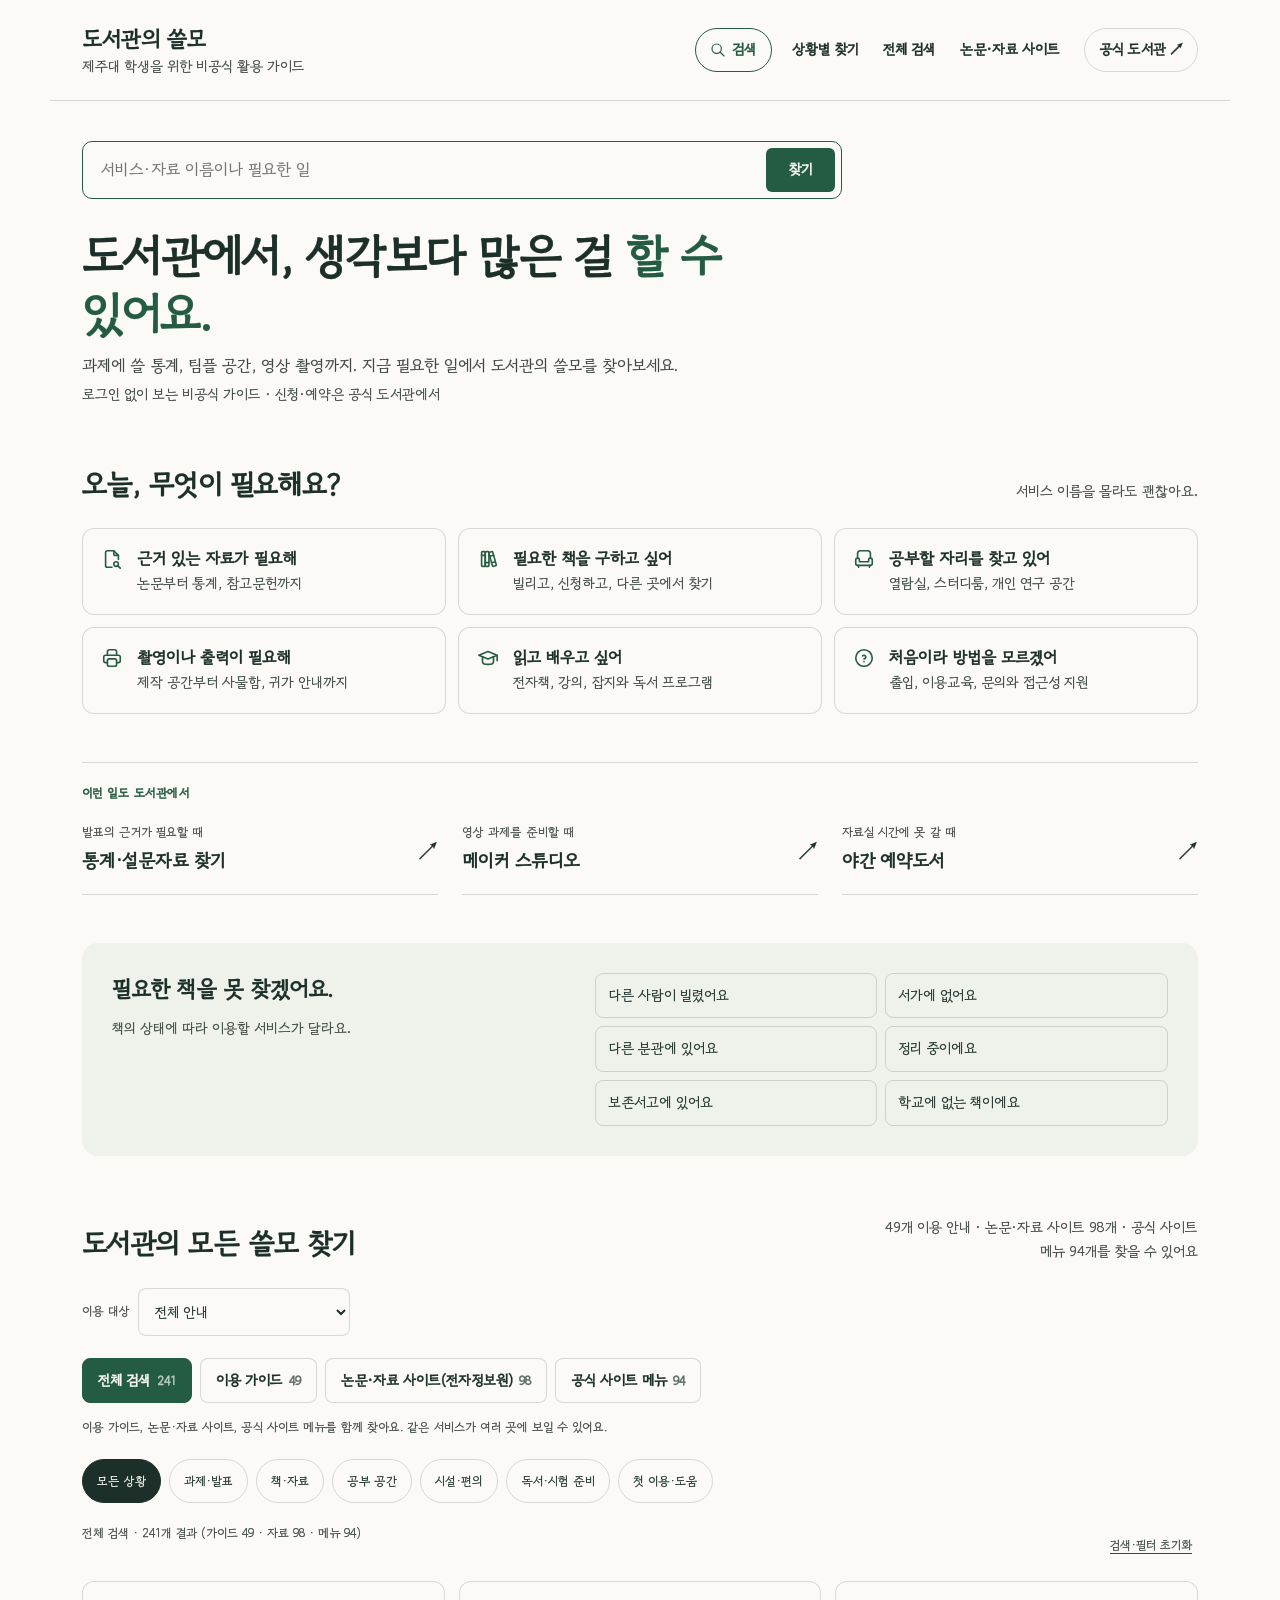
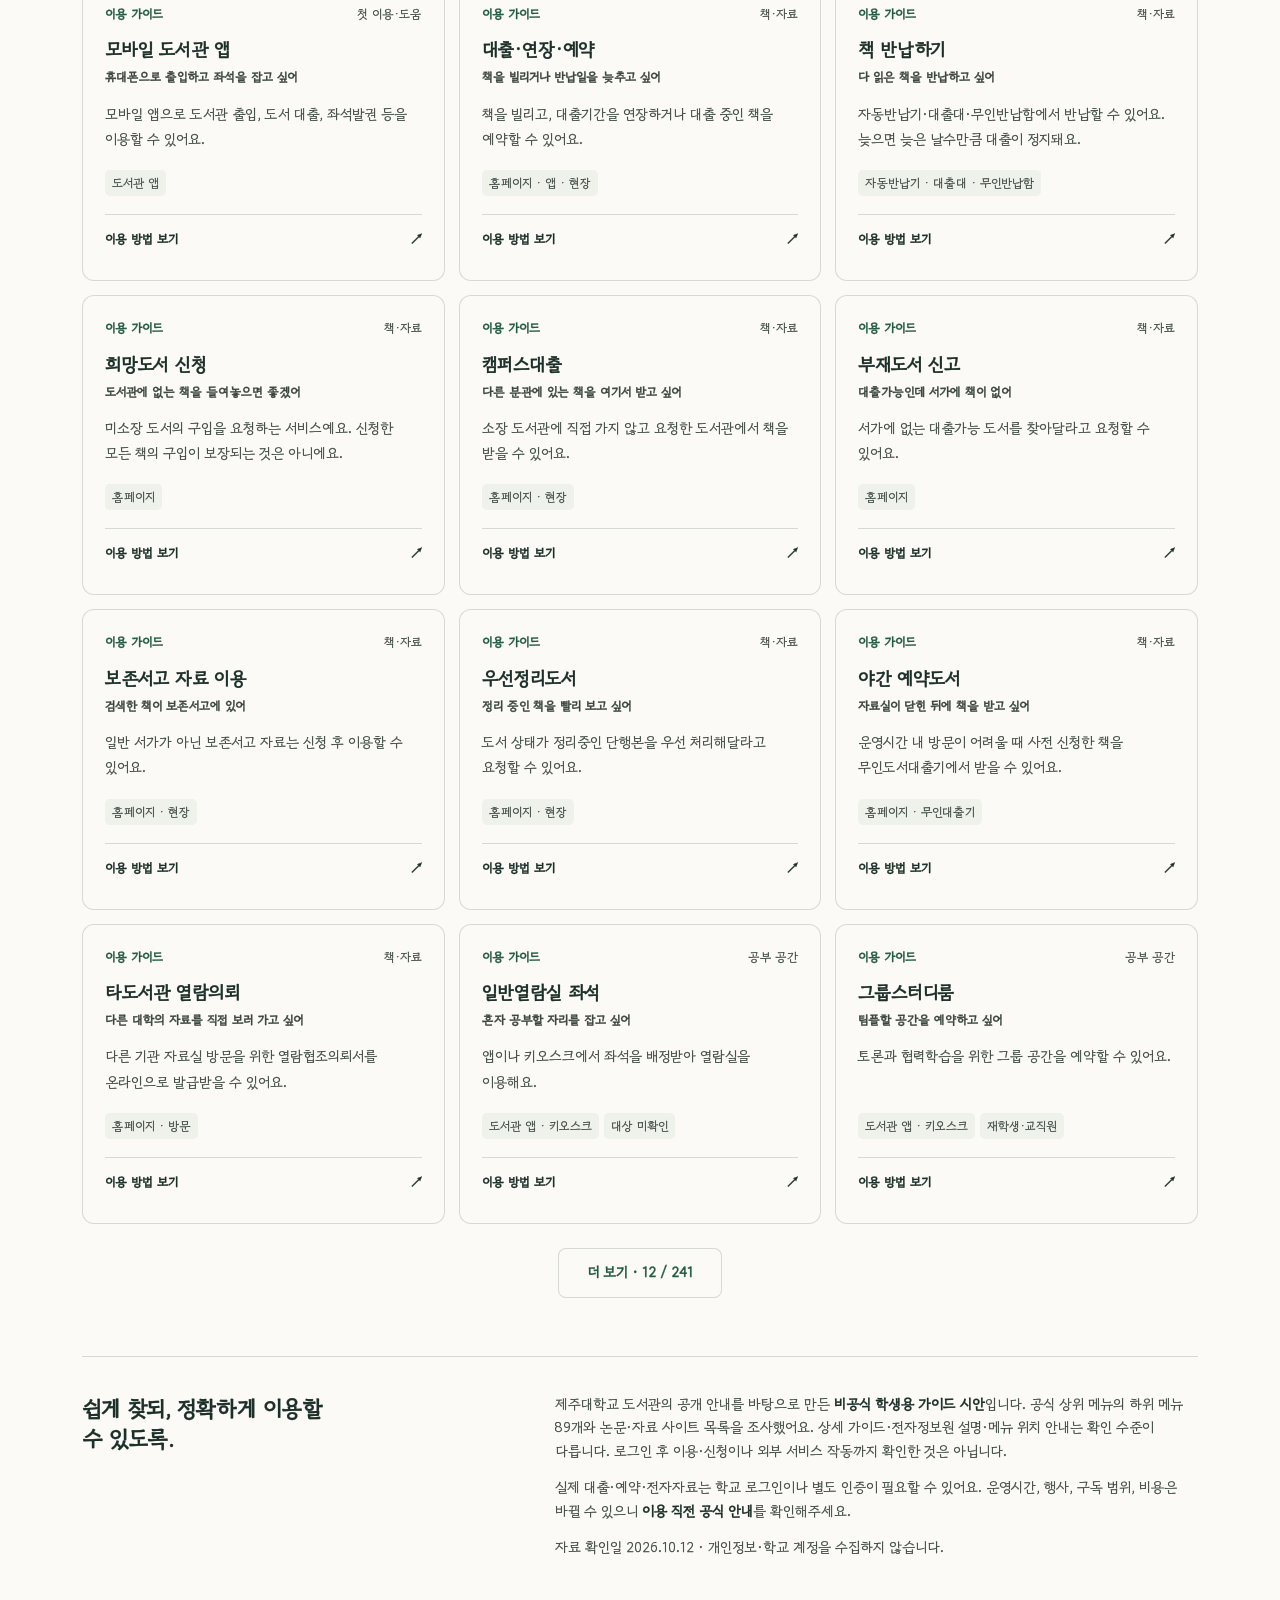
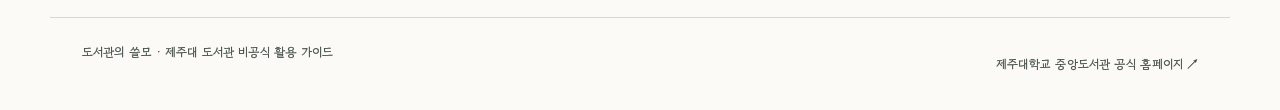
==== commit a47c7cf0: "검색 범위 밖 결과 알리기: 탭 숫자를 검색 결과 수로, '전체 범위에서 보기' 안내 (D22) 사용자 제보: 상황 카드로 '이용 가이드'가 된 뒤 '카피'를 찾으면 1건만 보여 " ====
--- a/index.html
+++ b/index.html
@@ -6,7 +6,7 @@
 <section id="situations" class="situations" aria-labelledby="situation-title"><div class="section-heading"><h2 id="situation-title">오늘, 무엇이 필요해요?</h2><p>서비스 이름을 몰라도 괜찮아요.</p></div><div id="category-grid" class="category-grid"><button type="button" class="category-card" data-category="assignment"><svg class="situation-icon" aria-hidden="true" focusable="false" viewBox="0 0 24 24" fill="none" stroke="currentColor" stroke-width="1.75" stroke-linecap="round" stroke-linejoin="round"><path d="M14 3v4a1 1 0 0 0 1 1h4"/><path d="M12 21h-5a2 2 0 0 1 -2 -2v-14a2 2 0 0 1 2 -2h7l5 5v4.5"/><path d="M16.5 17.5m-2.5 0a2.5 2.5 0 1 0 5 0a2.5 2.5 0 1 0 -5 0"/><path d="M18.5 19.5l2.5 2.5"/></svg><span><span class="category-question">근거 있는 자료가 필요해</span><span class="category-desc">논문부터 통계, 참고문헌까지</span></span></button><button type="button" class="category-card" data-category="books"><svg class="situation-icon" aria-hidden="true" focusable="false" viewBox="0 0 24 24" fill="none" stroke="currentColor" stroke-width="1.75" stroke-linecap="round" stroke-linejoin="round"><path d="M5 4m0 1a1 1 0 0 1 1 -1h2a1 1 0 0 1 1 1v14a1 1 0 0 1 -1 1h-2a1 1 0 0 1 -1 -1z"/><path d="M9 4m0 1a1 1 0 0 1 1 -1h2a1 1 0 0 1 1 1v14a1 1 0 0 1 -1 1h-2a1 1 0 0 1 -1 -1z"/><path d="M5 8h4"/><path d="M9 16h4"/><path d="M13.803 4.56l2.184 -.53c.562 -.135 1.133 .19 1.282 .732l3.695 13.418a1.02 1.02 0 0 1 -.634 1.219l-.133 .041l-2.184 .53c-.562 .135 -1.133 -.19 -1.282 -.732l-3.695 -13.418a1.02 1.02 0 0 1 .634 -1.219l.133 -.041z"/><path d="M14 9l4 -1"/><path d="M16 16l3.923 -.98"/></svg><span><span class="category-question">필요한 책을 구하고 싶어</span><span class="category-desc">빌리고, 신청하고, 다른 곳에서 찾기</span></span></button><button type="button" class="category-card" data-category="space"><svg class="situation-icon" aria-hidden="true" focusable="false" viewBox="0 0 24 24" fill="none" stroke="currentColor" stroke-width="1.75" stroke-linecap="round" stroke-linejoin="round"><path d="M5 11a2 2 0 0 1 2 2v2h10v-2a2 2 0 1 1 4 0v4a2 2 0 0 1 -2 2h-14a2 2 0 0 1 -2 -2v-4a2 2 0 0 1 2 -2z"/><path d="M5 11v-5a3 3 0 0 1 3 -3h8a3 3 0 0 1 3 3v5"/><path d="M6 19v2"/><path d="M18 19v2"/></svg><span><span class="category-question">공부할 자리를 찾고 있어</span><span class="category-desc">열람실, 스터디룸, 개인 연구 공간</span></span></button><button type="button" class="category-card" data-category="facilities"><svg class="situation-icon" aria-hidden="true" focusable="false" viewBox="0 0 24 24" fill="none" stroke="currentColor" stroke-width="1.75" stroke-linecap="round" stroke-linejoin="round"><path d="M17 17h2a2 2 0 0 0 2 -2v-4a2 2 0 0 0 -2 -2h-14a2 2 0 0 0 -2 2v4a2 2 0 0 0 2 2h2"/><path d="M17 9v-4a2 2 0 0 0 -2 -2h-6a2 2 0 0 0 -2 2v4"/><path d="M7 13m0 2a2 2 0 0 1 2 -2h6a2 2 0 0 1 2 2v4a2 2 0 0 1 -2 2h-6a2 2 0 0 1 -2 -2z"/></svg><span><span class="category-question">촬영이나 출력이 필요해</span><span class="category-desc">제작 공간부터 사물함, 귀가 안내까지</span></span></button><button type="button" class="category-card" data-category="reading"><svg class="situation-icon" aria-hidden="true" focusable="false" viewBox="0 0 24 24" fill="none" stroke="currentColor" stroke-width="1.75" stroke-linecap="round" stroke-linejoin="round"><path d="M22 9l-10 -4l-10 4l10 4l10 -4v6"/><path d="M6 10.6v5.4a6 3 0 0 0 12 0v-5.4"/></svg><span><span class="category-question">읽고 배우고 싶어</span><span class="category-desc">전자책, 강의, 잡지와 독서 프로그램</span></span></button><button type="button" class="category-card" data-category="start"><svg class="situation-icon" aria-hidden="true" focusable="false" viewBox="0 0 24 24" fill="none" stroke="currentColor" stroke-width="1.75" stroke-linecap="round" stroke-linejoin="round"><path d="M3 12a9 9 0 1 0 18 0a9 9 0 0 0 -18 0"/><path d="M12 16v.01"/><path d="M12 13a2 2 0 0 0 .914 -3.782a1.98 1.98 0 0 0 -2.414 .483"/></svg><span><span class="category-question">처음이라 방법을 모르겠어</span><span class="category-desc">출입, 이용교육, 문의와 접근성 지원</span></span></button></div></section>
 <aside class="hero-aside" aria-label="도서관 활용 예시"><p class="eyebrow">이런 일도 도서관에서</p><button type="button" data-open="stats"><span>발표의 근거가 필요할 때</span><strong>통계·설문자료 찾기</strong><b aria-hidden="true">↗</b></button><button type="button" data-open="maker"><span>영상 과제를 준비할 때</span><strong>메이커 스튜디오</strong><b aria-hidden="true">↗</b></button><button type="button" data-open="night"><span>자료실 시간에 못 갈 때</span><strong>야간 예약도서</strong><b aria-hidden="true">↗</b></button></aside>
 <section class="book-guide" aria-labelledby="book-title"><div><h2 id="book-title">필요한 책을 못 찾겠어요.</h2><p>책의 상태에 따라 이용할 서비스가 달라요.</p></div><div class="book-options" id="book-options"><button data-book="loan" aria-pressed="false">다른 사람이 빌렸어요</button><button data-book="missing" aria-pressed="false">서가에 없어요</button><button data-book="campus" aria-pressed="false">다른 분관에 있어요</button><button data-book="priority" aria-pressed="false">정리 중이에요</button><button data-book="storage" aria-pressed="false">보존서고에 있어요</button><button data-book="not-owned" aria-pressed="false">학교에 없는 책이에요</button></div><div id="book-result" class="book-result" aria-live="polite" hidden></div></section>
-<section id="services" class="services" aria-labelledby="services-title"><div class="section-heading"><div><h2 id="services-title" tabindex="-1">도서관의 모든 쓸모 찾기</h2></div><span class="coverage" id="coverage"></span></div><div class="search-row"><div class="audience-control"><label for="audience">이용 대상</label><select id="audience"><option value="all">전체 안내</option><option value="undergrad">학부생 (대학원 전용 제외)</option></select></div></div><div id="scope-tabs" class="scope-tabs" role="group" aria-label="검색 대상"></div><p id="scope-note" class="scope-note"></p><div id="category-tabs" class="tabs" role="group" aria-label="상황 분류"></div><div id="resource-filters" class="resource-filters" hidden><div><label for="resource-subject">용도·분야</label><select id="resource-subject"><option value="all">모든 분야</option></select></div><div><label for="resource-type">공식 분류</label><select id="resource-type"><option value="all">모든 분류</option></select></div><div><label for="resource-access">이용 상태</label><select id="resource-access"><option value="all">전체</option><option value="공개자료 안내">공개 자료</option><option value="시범서비스">시범 서비스</option><option value="이용 범위 확인">학교 이용 범위 확인 필요</option></select></div></div><div id="menu-filter" class="resource-filters" hidden><div><label for="menu-group">공식 메뉴 분류</label><select id="menu-group"><option value="all">전체 공식 메뉴</option></select></div></div><div id="active-filters" class="active-filters" role="group" aria-label="적용 중인 필터" hidden></div><div class="result-heading"><p id="result-count" aria-live="polite"></p><button id="reset" type="button">검색·필터 초기화</button></div><div id="service-grid" class="service-grid"></div><div class="load-more-row"><button id="load-more" type="button" hidden>더 보기</button></div><div id="empty" class="empty" hidden><h3>맞는 서비스를 찾지 못했어요.</h3><p>더 짧은 단어나 다른 표현으로 검색해보세요.<br>예: 시장 조사 → 통계, 팀 프로젝트 → 팀플</p><button type="button" class="secondary" id="empty-clear-filters" hidden>필터 모두 해제</button><a id="feedback-link" class="feedback-link" target="_blank" rel="noopener noreferrer" hidden>찾는 게 없거나 정보가 틀렸나요? 알려 주세요 ↗</a><button class="primary" id="empty-reset">전체 서비스 보기</button></div></section>
+<section id="services" class="services" aria-labelledby="services-title"><div class="section-heading"><div><h2 id="services-title" tabindex="-1">도서관의 모든 쓸모 찾기</h2></div><span class="coverage" id="coverage"></span></div><div class="search-row"><div class="audience-control"><label for="audience">이용 대상</label><select id="audience"><option value="all">전체 안내</option><option value="undergrad">학부생 (대학원 전용 제외)</option></select></div></div><div id="scope-tabs" class="scope-tabs" role="group" aria-label="검색 대상"></div><p id="scope-note" class="scope-note"></p><div id="category-tabs" class="tabs" role="group" aria-label="상황 분류"></div><div id="resource-filters" class="resource-filters" hidden><div><label for="resource-subject">용도·분야</label><select id="resource-subject"><option value="all">모든 분야</option></select></div><div><label for="resource-type">공식 분류</label><select id="resource-type"><option value="all">모든 분류</option></select></div><div><label for="resource-access">이용 상태</label><select id="resource-access"><option value="all">전체</option><option value="공개자료 안내">공개 자료</option><option value="시범서비스">시범 서비스</option><option value="이용 범위 확인">학교 이용 범위 확인 필요</option></select></div></div><div id="menu-filter" class="resource-filters" hidden><div><label for="menu-group">공식 메뉴 분류</label><select id="menu-group"><option value="all">전체 공식 메뉴</option></select></div></div><div id="active-filters" class="active-filters" role="group" aria-label="적용 중인 필터" hidden></div><div class="result-heading"><p id="result-count" aria-live="polite"></p><button id="reset" type="button">검색·필터 초기화</button></div><div id="wider-results" class="wider-results" hidden><p></p><button type="button" id="wider-results-button">전체 범위에서 보기</button></div><div id="service-grid" class="service-grid"></div><div class="load-more-row"><button id="load-more" type="button" hidden>더 보기</button></div><div id="empty" class="empty" hidden><h3>맞는 서비스를 찾지 못했어요.</h3><p>더 짧은 단어나 다른 표현으로 검색해보세요.<br>예: 시장 조사 → 통계, 팀 프로젝트 → 팀플</p><button type="button" class="secondary" id="empty-clear-filters" hidden>필터 모두 해제</button><a id="feedback-link" class="feedback-link" target="_blank" rel="noopener noreferrer" hidden>찾는 게 없거나 정보가 틀렸나요? 알려 주세요 ↗</a><button class="primary" id="empty-reset">전체 서비스 보기</button></div></section>
 <section class="about" aria-labelledby="about-title"><h2 id="about-title">쉽게 찾되, 정확하게 이용할 수 있도록.</h2><div><p>제주대학교 도서관의 공개 안내를 바탕으로 만든 <strong>비공식 학생용 가이드 시안</strong>입니다. 공식 상위 메뉴의 하위 메뉴 89개와 논문·자료 사이트 목록을 조사했어요. 상세 가이드·전자정보원 설명·메뉴 위치 안내는 확인 수준이 다릅니다. 로그인 후 이용·신청이나 외부 서비스 작동까지 확인한 것은 아닙니다.</p><p>실제 대출·예약·전자자료는 학교 로그인이나 별도 인증이 필요할 수 있어요. 운영시간, 행사, 구독 범위, 비용은 바뀔 수 있으니 <strong>이용 직전 공식 안내</strong>를 확인해주세요.</p><p class="muted">자료 확인일 <span id="checked-at"></span> · 개인정보·학교 계정을 수집하지 않습니다.</p></div></section></main>
 <footer><p>도서관의 쓸모 · 제주대 도서관 비공식 활용 가이드</p><a href="https://lib.jejunu.ac.kr/#/" target="_blank" rel="noopener noreferrer">제주대학교 중앙도서관 공식 홈페이지 ↗</a></footer>
 <dialog id="detail-dialog" aria-labelledby="detail-title"><div class="dialog-top"><p id="detail-category" class="eyebrow"></p><button id="close-dialog" type="button" aria-label="상세 안내 닫기">닫기 ×</button></div><div id="detail-content"></div></dialog>
--- a/styles.css
+++ b/styles.css
@@ -1,7 +1,7 @@
 :root {
   /* 색 5개(사용자 규칙: 대표색·본문·보조 글자·바탕·옅은 면). 구분선과 대화상자 뒤판만 본문색 투명도(D21) */
   --ink:#1c3029;
-  --muted:#535e57;
+  --muted:#3d4741;  /* 고운돋움은 획이 가늘어 회색 글씨가 흐려 보여 짙게(2026-10-14 사용자 선택, 대비 9.2) */
   --green:#245b43;
   --paper:#fbfaf6;
   --soft:#eef2ea;
@@ -18,11 +18,12 @@
   --radius:16px;
   --font:"GuideSans",system-ui,-apple-system,BlinkMacSystemFont,"Segoe UI","Malgun Gothic",sans-serif;
 }
-/* 본문 글꼴: Pretendard 1.3.9의 KS X 1001 한글·영문 서브셋(굵기 400~700, OFL 수정본이라 이름을 바꿈 — fonts/README.md) */
+/* 본문 글꼴: 고운돋움 2.000의 KS X 1001 한글·영문 서브셋(OFL 수정본이라 이름을 바꿈 — fonts/README.md).
+   굵기가 하나뿐이라 400으로만 선언한다. 600·700 글자는 브라우저가 굵게 만든다(2026-10-14 사용자 선택, D21) */
 @font-face {
   font-family:"GuideSans";
   src:url("fonts/guide-sans.woff2") format("woff2");
-  font-weight:400 700;
+  font-weight:400;
   font-style:normal;
   font-display:swap;
 }
@@ -30,7 +31,6 @@
   box-sizing:border-box;
 }
 html {
-  scroll-behavior:smooth;
   scroll-padding-top:24px;
 }
 body {
@@ -39,6 +39,7 @@
   color:var(--ink);
   font:var(--fs-md)/1.7 var(--font);
   word-break:keep-all;
+  -webkit-text-stroke:0.25px currentColor;  /* 가는 획을 살짝 보강해 흐릿함을 줄인다(D21) */
 }
 a {
   color:inherit;
@@ -767,9 +768,6 @@
   }
 }
 @media(prefers-reduced-motion:reduce) {
-  html {
-    scroll-behavior:auto;
-  }
   * {
     transition:none!important;
   }
@@ -922,6 +920,30 @@
 .result-heading p {
   margin:0;
   max-width:75%;
+}
+.wider-results {
+  display:flex;
+  flex-wrap:wrap;
+  align-items:center;
+  justify-content:space-between;
+  gap:8px 14px;
+  margin:-4px 0 16px;
+  padding:8px 8px 8px 16px;
+  border-radius:10px;
+  background:var(--soft);
+  font-size:var(--fs-sm);
+}
+.wider-results p {
+  margin:0;
+}
+.wider-results button {
+  border:1px solid var(--green);
+  border-radius:999px;
+  background:var(--paper);
+  color:var(--green);
+  padding:0 16px;
+  font-size:var(--fs-xs);
+  font-weight:600;
 }
 @media(max-width:560px) {
   .coverage {
@@ -1174,6 +1196,7 @@
 .material-list a,
 .active-filters button,
 #empty-clear-filters,
+.wider-results button,
 .dialog-top button,
 #detail-content a.primary,
 .header-search,
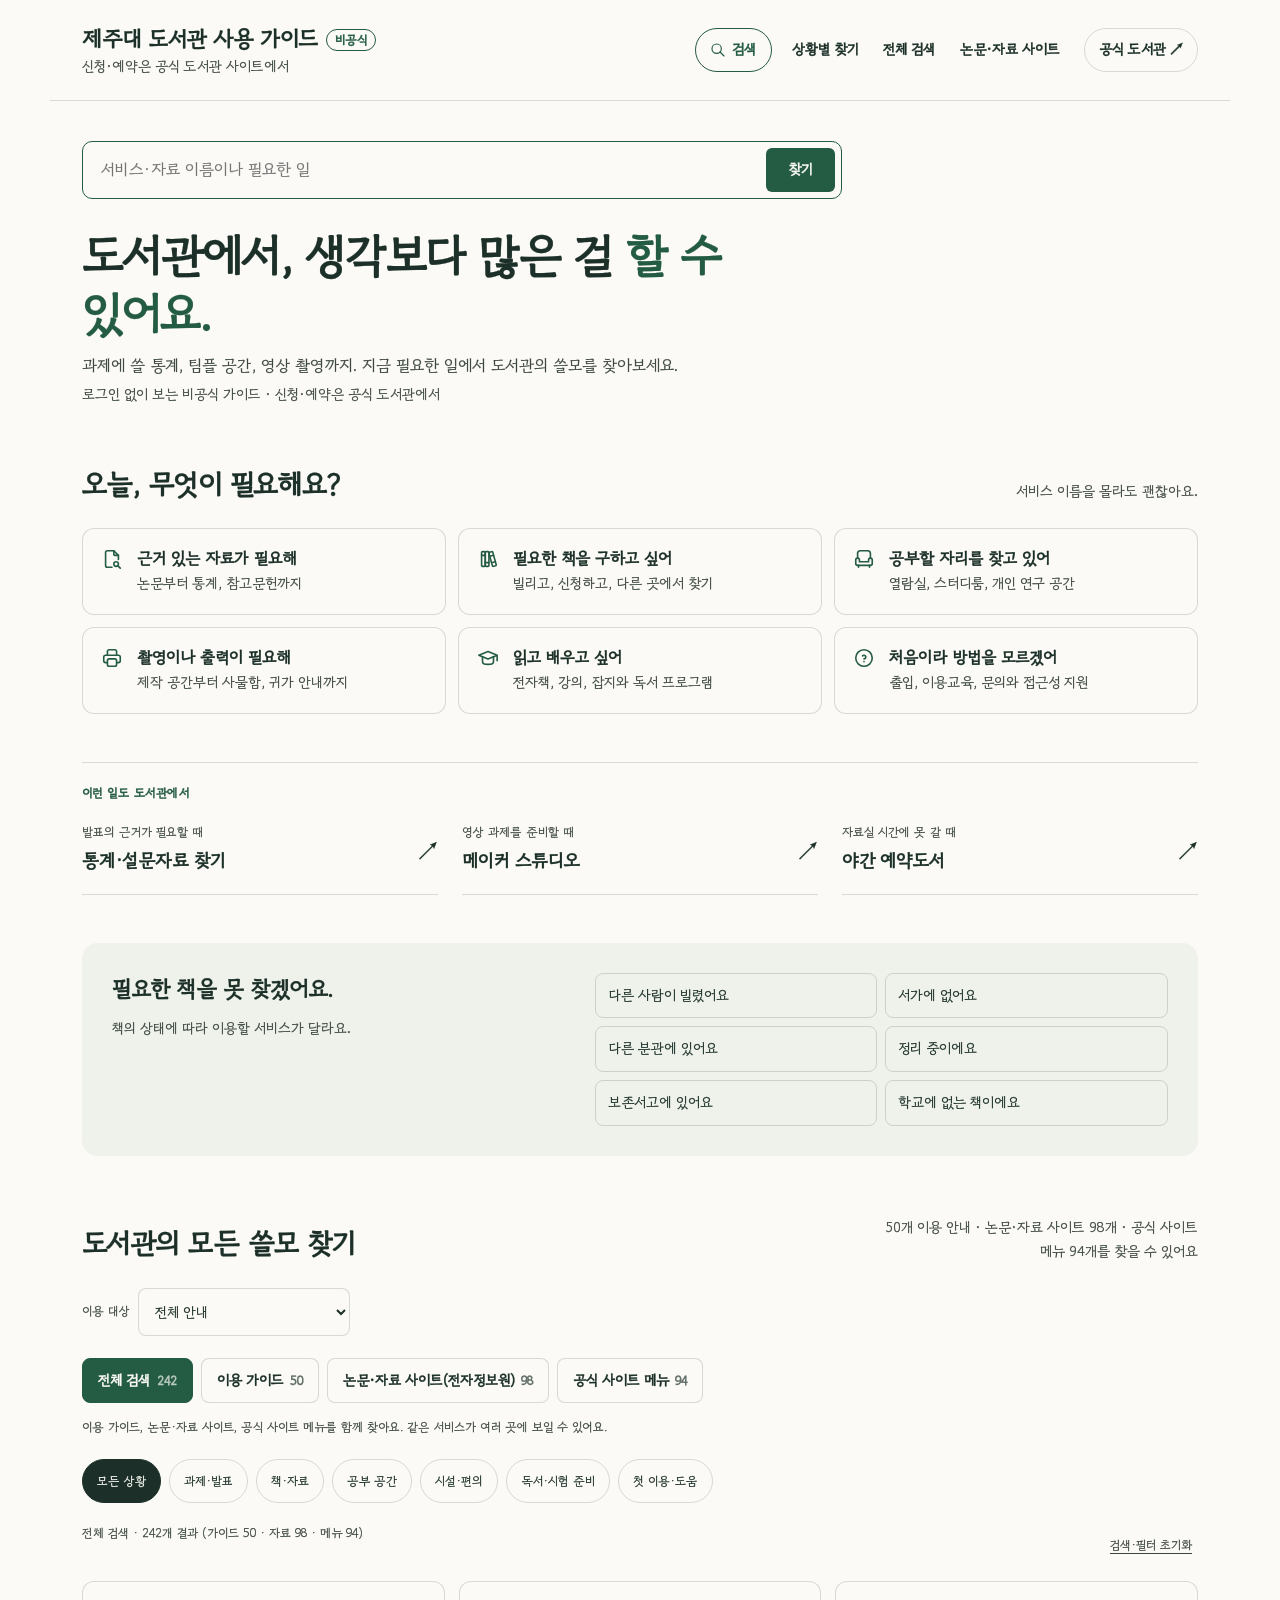
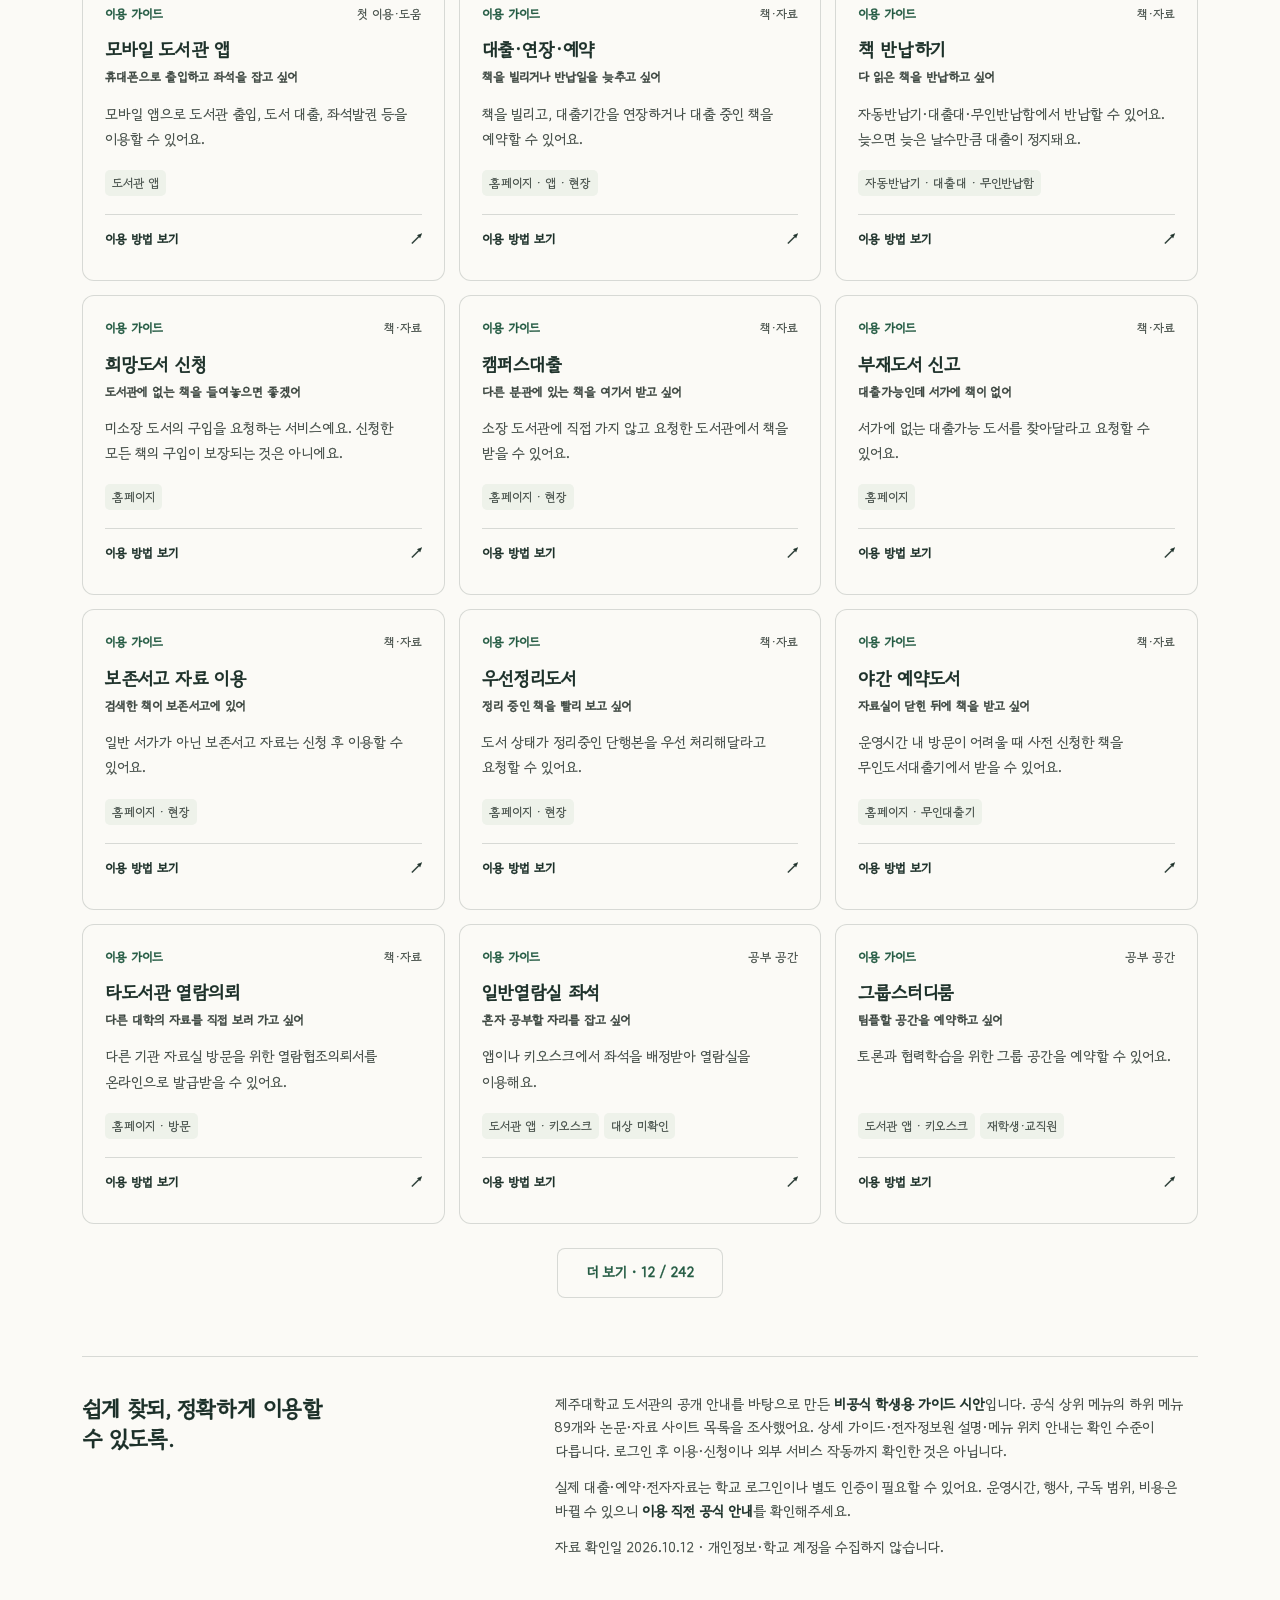
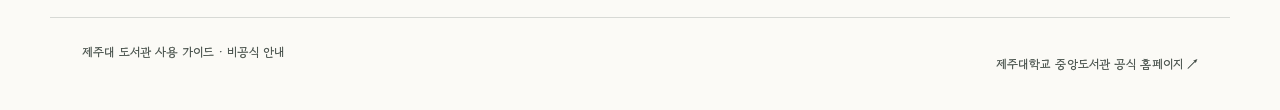
==== commit f21bfe0b: "사이트 이름 변경: 제주대 도서관 사용 가이드 + '비공식' 표시 (D23) 사용자 제안 "제주대 도서관 사용 가이드 정도 어때?"를 머리글 시안으로 비교한 뒤 확정. 공식 안내처" ====
--- a/index.html
+++ b/index.html
@@ -1,13 +1,13 @@
 <!doctype html>
-<html lang="ko"><head><meta charset="utf-8"><meta name="viewport" content="width=device-width,initial-scale=1"><meta name="description" content="학생의 질문에서 시작하는 제주대학교 도서관 비공식 활용 가이드. 자료, 공부 공간, 과제 지원과 편의시설을 로그인 없이 찾아보세요."><title>도서관의 쓸모 | 제주대 도서관 비공식 활용 가이드</title><meta name="robots" content="noindex"><meta property="og:title" content="도서관의 쓸모 | 제주대 도서관 활용 가이드(비공식)"><meta property="og:description" content="학생의 질문에서 시작하는 제주대학교 도서관 비공식 활용 가이드"><meta property="og:type" content="website"><meta property="og:locale" content="ko_KR"><meta name="theme-color" content="#245b43"><link rel="icon" href="favicon.svg" type="image/svg+xml"><link rel="stylesheet" href="styles.css"><script src="data.js" defer></script><script src="js/config.js" defer></script><script src="js/lib.js" defer></script><script src="js/app.js" defer></script></head>
+<html lang="ko"><head><meta charset="utf-8"><meta name="viewport" content="width=device-width,initial-scale=1"><meta name="description" content="학생의 질문에서 시작하는 제주대학교 도서관 비공식 사용 가이드. 자료, 공부 공간, 과제 지원과 편의시설을 로그인 없이 찾아보세요."><title>제주대 도서관 사용 가이드 | 비공식 안내</title><meta name="robots" content="noindex"><meta property="og:title" content="제주대 도서관 사용 가이드(비공식)"><meta property="og:description" content="학생의 질문에서 시작하는 제주대학교 도서관 비공식 사용 가이드"><meta property="og:type" content="website"><meta property="og:locale" content="ko_KR"><meta name="theme-color" content="#245b43"><link rel="icon" href="favicon.svg" type="image/svg+xml"><link rel="stylesheet" href="styles.css"><script src="data.js" defer></script><script src="js/config.js" defer></script><script src="js/lib.js" defer></script><script src="js/app.js" defer></script></head>
 <body><a class="skip" href="#services">서비스 목록으로 바로가기</a>
-<header class="site-header"><a class="brand" href="#top">도서관의 쓸모<span>제주대 학생을 위한 비공식 활용 가이드</span></a><button type="button" class="header-search" aria-label="검색창으로 이동"><svg class="header-search-icon" aria-hidden="true" focusable="false" viewBox="0 0 24 24" fill="none" stroke="currentColor" stroke-width="1.75" stroke-linecap="round" stroke-linejoin="round"><path d="M10 10m-7 0a7 7 0 1 0 14 0a7 7 0 1 0 -14 0"/><path d="M21 21l-6 -6"/></svg>검색</button><nav aria-label="주요 메뉴"><a href="#situations">상황별 찾기</a><a href="#services" data-scope="all">전체 검색</a><a href="#services" data-scope="resource">논문·자료 사이트</a><a class="official" href="https://lib.jejunu.ac.kr/#/" target="_blank" rel="noopener noreferrer">공식 도서관 ↗</a></nav></header>
+<header class="site-header"><a class="brand" href="#top">제주대 도서관 사용 가이드<em class="brand-badge">비공식</em><span>신청·예약은 공식 도서관 사이트에서</span></a><button type="button" class="header-search" aria-label="검색창으로 이동"><svg class="header-search-icon" aria-hidden="true" focusable="false" viewBox="0 0 24 24" fill="none" stroke="currentColor" stroke-width="1.75" stroke-linecap="round" stroke-linejoin="round"><path d="M10 10m-7 0a7 7 0 1 0 14 0a7 7 0 1 0 -14 0"/><path d="M21 21l-6 -6"/></svg>검색</button><nav aria-label="주요 메뉴"><a href="#situations">상황별 찾기</a><a href="#services" data-scope="all">전체 검색</a><a href="#services" data-scope="resource">논문·자료 사이트</a><a class="official" href="https://lib.jejunu.ac.kr/#/" target="_blank" rel="noopener noreferrer">공식 도서관 ↗</a></nav></header>
 <main id="top"><section class="hero" aria-labelledby="hero-title"><div class="top-search"><form id="search-form" role="search"><label class="sr-only" for="search-input">서비스와 하고 싶은 일 검색</label><input id="search-input" type="search" placeholder="서비스·자료 이름이나 필요한 일" autocomplete="off"><button type="submit">찾기</button></form></div><section id="notices" class="notices" aria-label="지금 이 시기 공지" hidden></section><h1 id="hero-title">도서관에서, 생각보다 많은 걸 <span>할 수 있어요.</span></h1><p class="hero-copy">과제에 쓸 통계, 팀플 공간, 영상 촬영까지. 지금 필요한 일에서 도서관의 쓸모를 찾아보세요.</p><p class="access-note">로그인 없이 보는 비공식 가이드 · 신청·예약은 공식 도서관에서</p></section>
 <section id="situations" class="situations" aria-labelledby="situation-title"><div class="section-heading"><h2 id="situation-title">오늘, 무엇이 필요해요?</h2><p>서비스 이름을 몰라도 괜찮아요.</p></div><div id="category-grid" class="category-grid"><button type="button" class="category-card" data-category="assignment"><svg class="situation-icon" aria-hidden="true" focusable="false" viewBox="0 0 24 24" fill="none" stroke="currentColor" stroke-width="1.75" stroke-linecap="round" stroke-linejoin="round"><path d="M14 3v4a1 1 0 0 0 1 1h4"/><path d="M12 21h-5a2 2 0 0 1 -2 -2v-14a2 2 0 0 1 2 -2h7l5 5v4.5"/><path d="M16.5 17.5m-2.5 0a2.5 2.5 0 1 0 5 0a2.5 2.5 0 1 0 -5 0"/><path d="M18.5 19.5l2.5 2.5"/></svg><span><span class="category-question">근거 있는 자료가 필요해</span><span class="category-desc">논문부터 통계, 참고문헌까지</span></span></button><button type="button" class="category-card" data-category="books"><svg class="situation-icon" aria-hidden="true" focusable="false" viewBox="0 0 24 24" fill="none" stroke="currentColor" stroke-width="1.75" stroke-linecap="round" stroke-linejoin="round"><path d="M5 4m0 1a1 1 0 0 1 1 -1h2a1 1 0 0 1 1 1v14a1 1 0 0 1 -1 1h-2a1 1 0 0 1 -1 -1z"/><path d="M9 4m0 1a1 1 0 0 1 1 -1h2a1 1 0 0 1 1 1v14a1 1 0 0 1 -1 1h-2a1 1 0 0 1 -1 -1z"/><path d="M5 8h4"/><path d="M9 16h4"/><path d="M13.803 4.56l2.184 -.53c.562 -.135 1.133 .19 1.282 .732l3.695 13.418a1.02 1.02 0 0 1 -.634 1.219l-.133 .041l-2.184 .53c-.562 .135 -1.133 -.19 -1.282 -.732l-3.695 -13.418a1.02 1.02 0 0 1 .634 -1.219l.133 -.041z"/><path d="M14 9l4 -1"/><path d="M16 16l3.923 -.98"/></svg><span><span class="category-question">필요한 책을 구하고 싶어</span><span class="category-desc">빌리고, 신청하고, 다른 곳에서 찾기</span></span></button><button type="button" class="category-card" data-category="space"><svg class="situation-icon" aria-hidden="true" focusable="false" viewBox="0 0 24 24" fill="none" stroke="currentColor" stroke-width="1.75" stroke-linecap="round" stroke-linejoin="round"><path d="M5 11a2 2 0 0 1 2 2v2h10v-2a2 2 0 1 1 4 0v4a2 2 0 0 1 -2 2h-14a2 2 0 0 1 -2 -2v-4a2 2 0 0 1 2 -2z"/><path d="M5 11v-5a3 3 0 0 1 3 -3h8a3 3 0 0 1 3 3v5"/><path d="M6 19v2"/><path d="M18 19v2"/></svg><span><span class="category-question">공부할 자리를 찾고 있어</span><span class="category-desc">열람실, 스터디룸, 개인 연구 공간</span></span></button><button type="button" class="category-card" data-category="facilities"><svg class="situation-icon" aria-hidden="true" focusable="false" viewBox="0 0 24 24" fill="none" stroke="currentColor" stroke-width="1.75" stroke-linecap="round" stroke-linejoin="round"><path d="M17 17h2a2 2 0 0 0 2 -2v-4a2 2 0 0 0 -2 -2h-14a2 2 0 0 0 -2 2v4a2 2 0 0 0 2 2h2"/><path d="M17 9v-4a2 2 0 0 0 -2 -2h-6a2 2 0 0 0 -2 2v4"/><path d="M7 13m0 2a2 2 0 0 1 2 -2h6a2 2 0 0 1 2 2v4a2 2 0 0 1 -2 2h-6a2 2 0 0 1 -2 -2z"/></svg><span><span class="category-question">촬영이나 출력이 필요해</span><span class="category-desc">제작 공간부터 사물함, 귀가 안내까지</span></span></button><button type="button" class="category-card" data-category="reading"><svg class="situation-icon" aria-hidden="true" focusable="false" viewBox="0 0 24 24" fill="none" stroke="currentColor" stroke-width="1.75" stroke-linecap="round" stroke-linejoin="round"><path d="M22 9l-10 -4l-10 4l10 4l10 -4v6"/><path d="M6 10.6v5.4a6 3 0 0 0 12 0v-5.4"/></svg><span><span class="category-question">읽고 배우고 싶어</span><span class="category-desc">전자책, 강의, 잡지와 독서 프로그램</span></span></button><button type="button" class="category-card" data-category="start"><svg class="situation-icon" aria-hidden="true" focusable="false" viewBox="0 0 24 24" fill="none" stroke="currentColor" stroke-width="1.75" stroke-linecap="round" stroke-linejoin="round"><path d="M3 12a9 9 0 1 0 18 0a9 9 0 0 0 -18 0"/><path d="M12 16v.01"/><path d="M12 13a2 2 0 0 0 .914 -3.782a1.98 1.98 0 0 0 -2.414 .483"/></svg><span><span class="category-question">처음이라 방법을 모르겠어</span><span class="category-desc">출입, 이용교육, 문의와 접근성 지원</span></span></button></div></section>
 <aside class="hero-aside" aria-label="도서관 활용 예시"><p class="eyebrow">이런 일도 도서관에서</p><button type="button" data-open="stats"><span>발표의 근거가 필요할 때</span><strong>통계·설문자료 찾기</strong><b aria-hidden="true">↗</b></button><button type="button" data-open="maker"><span>영상 과제를 준비할 때</span><strong>메이커 스튜디오</strong><b aria-hidden="true">↗</b></button><button type="button" data-open="night"><span>자료실 시간에 못 갈 때</span><strong>야간 예약도서</strong><b aria-hidden="true">↗</b></button></aside>
 <section class="book-guide" aria-labelledby="book-title"><div><h2 id="book-title">필요한 책을 못 찾겠어요.</h2><p>책의 상태에 따라 이용할 서비스가 달라요.</p></div><div class="book-options" id="book-options"><button data-book="loan" aria-pressed="false">다른 사람이 빌렸어요</button><button data-book="missing" aria-pressed="false">서가에 없어요</button><button data-book="campus" aria-pressed="false">다른 분관에 있어요</button><button data-book="priority" aria-pressed="false">정리 중이에요</button><button data-book="storage" aria-pressed="false">보존서고에 있어요</button><button data-book="not-owned" aria-pressed="false">학교에 없는 책이에요</button></div><div id="book-result" class="book-result" aria-live="polite" hidden></div></section>
 <section id="services" class="services" aria-labelledby="services-title"><div class="section-heading"><div><h2 id="services-title" tabindex="-1">도서관의 모든 쓸모 찾기</h2></div><span class="coverage" id="coverage"></span></div><div class="search-row"><div class="audience-control"><label for="audience">이용 대상</label><select id="audience"><option value="all">전체 안내</option><option value="undergrad">학부생 (대학원 전용 제외)</option></select></div></div><div id="scope-tabs" class="scope-tabs" role="group" aria-label="검색 대상"></div><p id="scope-note" class="scope-note"></p><div id="category-tabs" class="tabs" role="group" aria-label="상황 분류"></div><div id="resource-filters" class="resource-filters" hidden><div><label for="resource-subject">용도·분야</label><select id="resource-subject"><option value="all">모든 분야</option></select></div><div><label for="resource-type">공식 분류</label><select id="resource-type"><option value="all">모든 분류</option></select></div><div><label for="resource-access">이용 상태</label><select id="resource-access"><option value="all">전체</option><option value="공개자료 안내">공개 자료</option><option value="시범서비스">시범 서비스</option><option value="이용 범위 확인">학교 이용 범위 확인 필요</option></select></div></div><div id="menu-filter" class="resource-filters" hidden><div><label for="menu-group">공식 메뉴 분류</label><select id="menu-group"><option value="all">전체 공식 메뉴</option></select></div></div><div id="active-filters" class="active-filters" role="group" aria-label="적용 중인 필터" hidden></div><div class="result-heading"><p id="result-count" aria-live="polite"></p><button id="reset" type="button">검색·필터 초기화</button></div><div id="wider-results" class="wider-results" hidden><p></p><button type="button" id="wider-results-button">전체 범위에서 보기</button></div><div id="service-grid" class="service-grid"></div><div class="load-more-row"><button id="load-more" type="button" hidden>더 보기</button></div><div id="empty" class="empty" hidden><h3>맞는 서비스를 찾지 못했어요.</h3><p>더 짧은 단어나 다른 표현으로 검색해보세요.<br>예: 시장 조사 → 통계, 팀 프로젝트 → 팀플</p><button type="button" class="secondary" id="empty-clear-filters" hidden>필터 모두 해제</button><a id="feedback-link" class="feedback-link" target="_blank" rel="noopener noreferrer" hidden>찾는 게 없거나 정보가 틀렸나요? 알려 주세요 ↗</a><button class="primary" id="empty-reset">전체 서비스 보기</button></div></section>
 <section class="about" aria-labelledby="about-title"><h2 id="about-title">쉽게 찾되, 정확하게 이용할 수 있도록.</h2><div><p>제주대학교 도서관의 공개 안내를 바탕으로 만든 <strong>비공식 학생용 가이드 시안</strong>입니다. 공식 상위 메뉴의 하위 메뉴 89개와 논문·자료 사이트 목록을 조사했어요. 상세 가이드·전자정보원 설명·메뉴 위치 안내는 확인 수준이 다릅니다. 로그인 후 이용·신청이나 외부 서비스 작동까지 확인한 것은 아닙니다.</p><p>실제 대출·예약·전자자료는 학교 로그인이나 별도 인증이 필요할 수 있어요. 운영시간, 행사, 구독 범위, 비용은 바뀔 수 있으니 <strong>이용 직전 공식 안내</strong>를 확인해주세요.</p><p class="muted">자료 확인일 <span id="checked-at"></span> · 개인정보·학교 계정을 수집하지 않습니다.</p></div></section></main>
-<footer><p>도서관의 쓸모 · 제주대 도서관 비공식 활용 가이드</p><a href="https://lib.jejunu.ac.kr/#/" target="_blank" rel="noopener noreferrer">제주대학교 중앙도서관 공식 홈페이지 ↗</a></footer>
+<footer><p>제주대 도서관 사용 가이드 · 비공식 안내</p><a href="https://lib.jejunu.ac.kr/#/" target="_blank" rel="noopener noreferrer">제주대학교 중앙도서관 공식 홈페이지 ↗</a></footer>
 <dialog id="detail-dialog" aria-labelledby="detail-title"><div class="dialog-top"><p id="detail-category" class="eyebrow"></p><button id="close-dialog" type="button" aria-label="상세 안내 닫기">닫기 ×</button></div><div id="detail-content"></div></dialog>
 <noscript><p class="noscript">이 사이트의 검색에는 JavaScript가 필요합니다. <a href="https://lib.jejunu.ac.kr/">공식 도서관 홈페이지</a>에서 서비스를 확인할 수 있습니다.</p></noscript></body></html>
--- a/styles.css
+++ b/styles.css
@@ -89,6 +89,22 @@
   letter-spacing:-0.02em;
   line-height:1.25;
 }
+/* 이름이 공식 안내처럼 읽히지 않게 이름 바로 옆에 '비공식'을 붙인다(D23) */
+.brand-badge {
+  display:inline-block;
+  margin-left:8px;
+  padding:1px 8px;
+  border:1px solid var(--green);
+  border-radius:999px;
+  color:var(--green);
+  font-size:var(--fs-xs);
+  font-style:normal;
+  font-weight:600;
+  letter-spacing:0;
+  line-height:1.5;
+  vertical-align:3px;
+  white-space:nowrap;
+}
 .brand span {
   display:block;
   font-size:var(--fs-sm);
